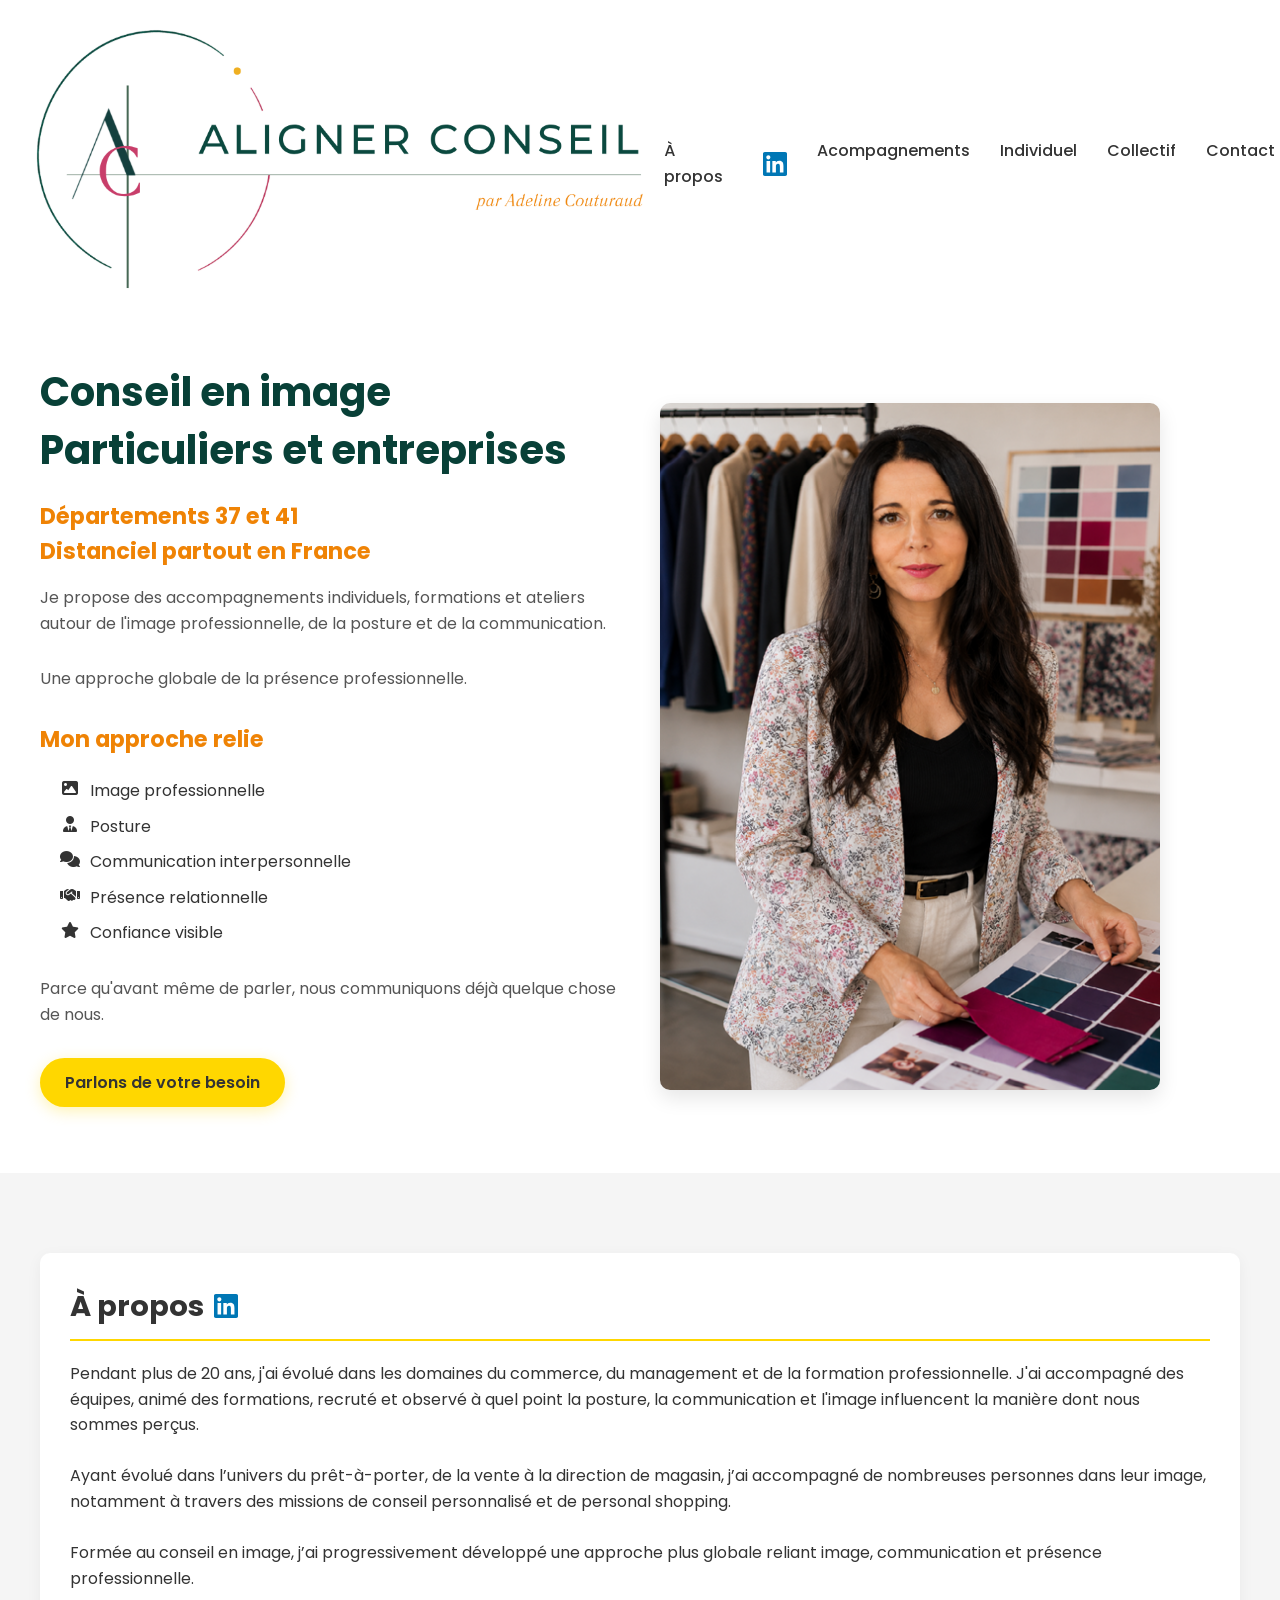
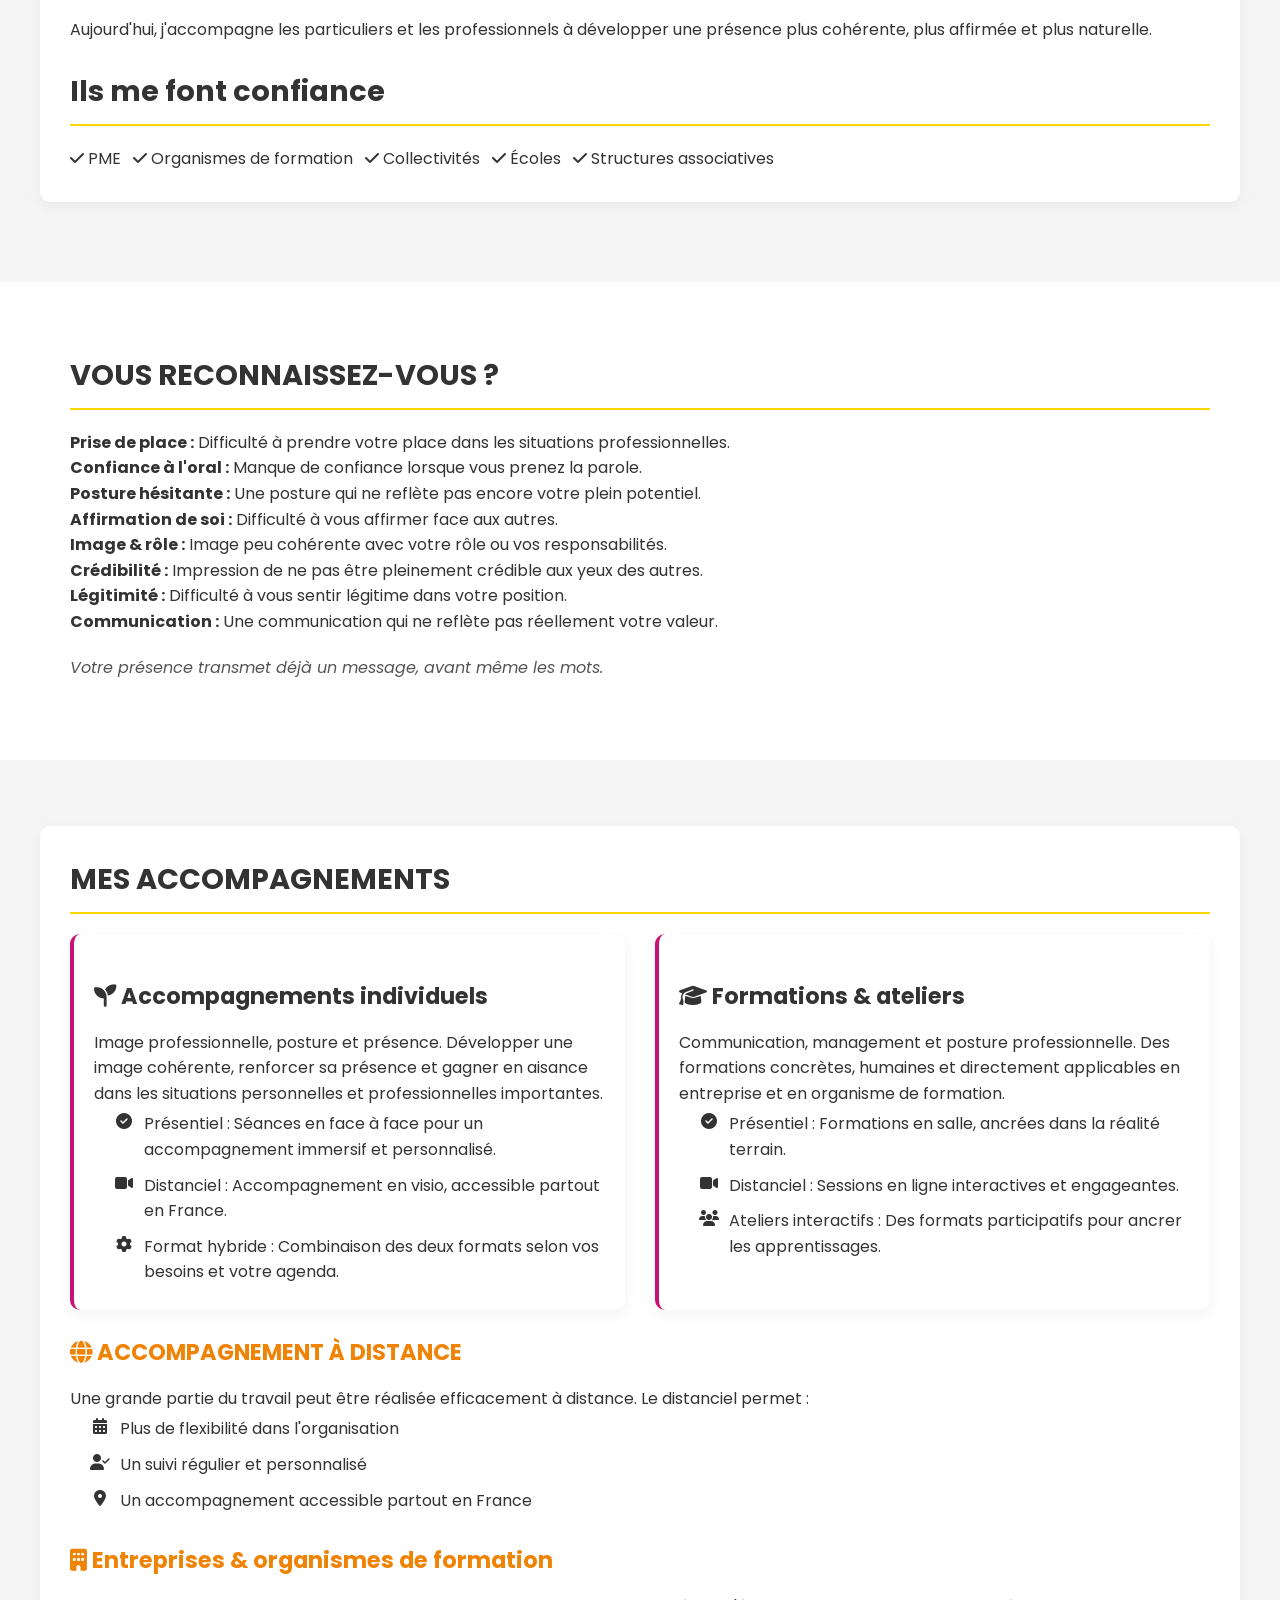
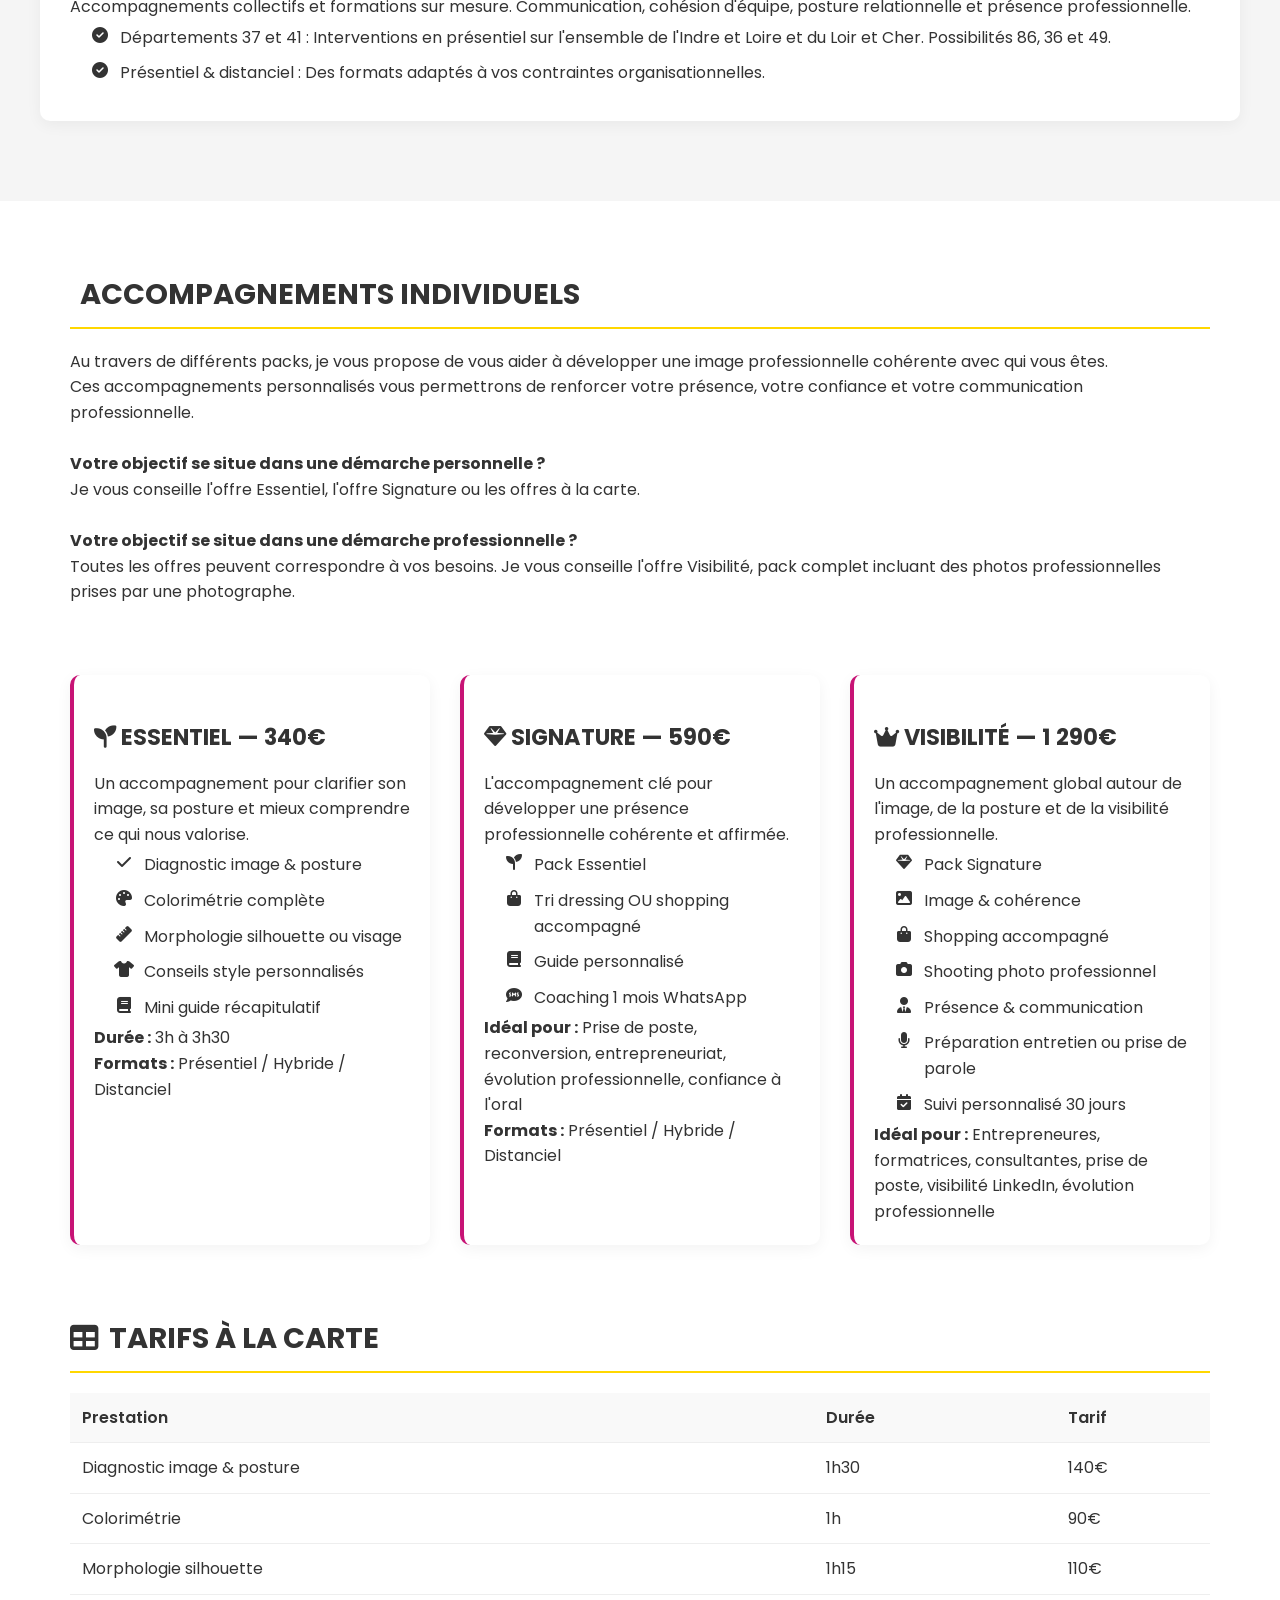
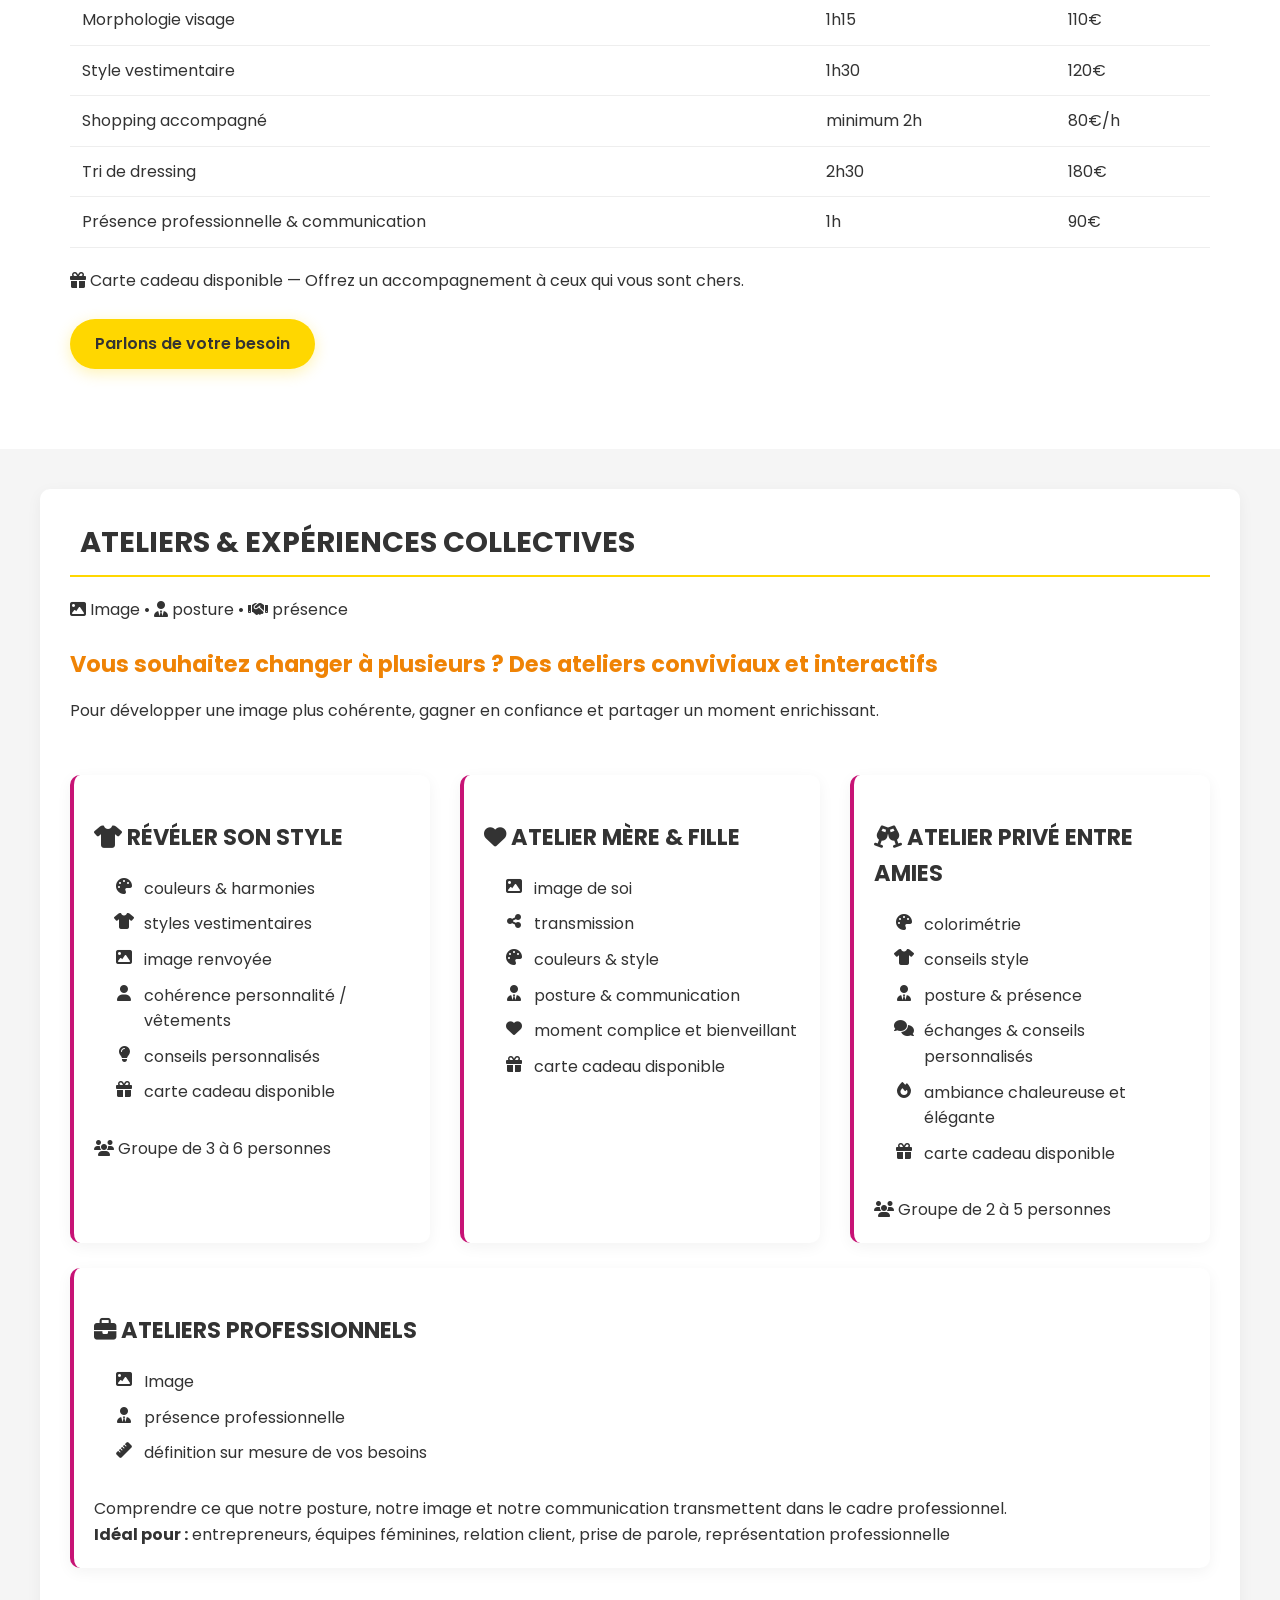
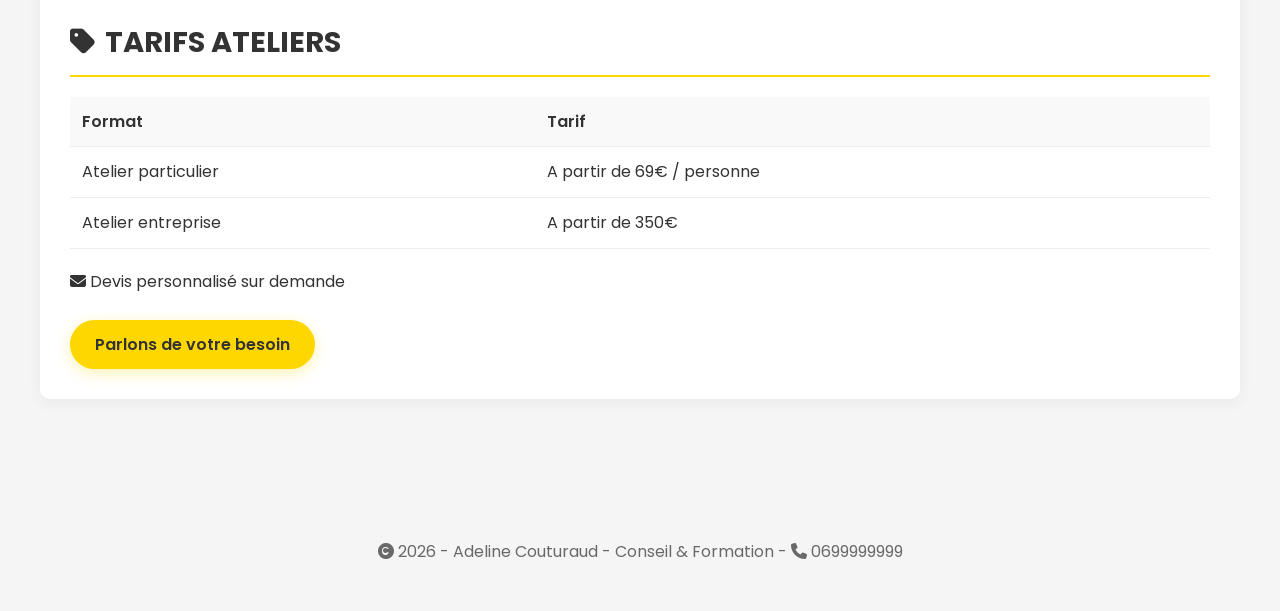
==== index.html @ 98524de9 "nouveau logo et couleurs" ====
<!DOCTYPE html>
<html lang="fr">
<head>
    <meta charset="UTF-8" />
    <meta name="viewport" content="width=device-width, initial-scale=1.0" />
    <title>Conseil - Adeline Couturaud</title>
    <link href="https://fonts.googleapis.com/css2?family=Poppins:wght@400;500;600;700&display=swap" rel="stylesheet">
    <link rel="stylesheet" href="https://cdnjs.cloudflare.com/ajax/libs/font-awesome/6.4.0/css/all.min.css">
    <link rel="stylesheet" href="assets/css/style.css">
</head>
<script>
    document.querySelectorAll('.hero-title span').forEach((span, index) => {
        span.style.setProperty('--span-index', index);
    });
</script>
<body>
<div class="global-container">
    <header>
        <nav>
            <div class="logo">
                <img src="assets/img/logo-long.png" alt="Adeline Couturaud">
            </div>
            <div class="nav-links">
                <a href="index.html#apropos">À propos</a>
                <!-- Ajout du logo LinkedIn -->
                <a href="https://fr.linkedin.com/in/adelinecouturaud" target="_blank" target="_blank" rel="noopener noreferrer" class="linkedin-icon">
                    <svg xmlns="http://www.w3.org/2000/svg" width="24" height="24" viewBox="0 0 24 24" fill="#0077B5">
                        <path d="M20.447 20.452h-3.554v-5.569c0-1.328-.027-3.037-1.852-3.037-1.853 0-2.136 1.445-2.136 2.939v5.667H9.351V9h3.414v1.561h.046c.477-.9 1.637-1.85 3.37-1.85 3.601 0 4.267 2.37 4.267 5.455v6.286zM5.337 7.433c-1.144 0-2.063-.926-2.063-2.065 0-1.138.92-2.063 2.063-2.063 1.14 0 2.064.925 2.064 2.063 0 1.139-.925 2.065-2.064 2.065zm1.782 13.019H3.555V9h3.564v11.452zM22.225 0H1.771C.792 0 0 .774 0 1.729v20.542C0 23.227.792 24 1.771 24h20.451C23.2 24 24 23.227 24 22.271V1.729C24 .774 23.2 0 22.222 0h.003z"/>
                    </svg>
                </a>
                <a href="index.html#acompagnements">Acompagnements</a>
                <a href="index.html#individuel">Individuel</a>
                <a href="index.html#collectif">Collectif</a>
                <a href="mailto:adeline.couturaud37@gmail.com?subject=Demande%20de%20contact%20-%20conseil%20en%20image">Contact</a>
            </div>
        </nav>
    </header>

    <main>
        <section class="hero" id="accueil">
            <div class="hero-inner">
                <div>
                    <h1 class="hero-title">
                        <span>Conseil en image</span>
                        <span>Particuliers et entreprises</span>
                    </h1>
                    <h3>Départements 37 et 41<br/>
                        Distanciel partout en France</h3>
                    <p>
                        Je propose des accompagnements individuels, formations et ateliers autour de l'image professionnelle, de la posture et de la communication.
                    </p>
                    <p>Une approche globale de la présence professionnelle.</p>
                    <h3>Mon approche relie</h3>

                        <ul>
                            <li><i class="fas fa-image"></i> Image professionnelle</li>
                            <li><i class="fas fa-user-tie"></i> Posture</li>
                            <li><i class="fas fa-comments"></i> Communication interpersonnelle</li>
                            <li><i class="fas fa-handshake"></i> Présence relationnelle</li>
                            <li><i class="fas fa-star"></i> Confiance visible</li>
                        </ul>
                    <br/>
                    <p>Parce qu'avant même de parler, nous communiquons déjà quelque chose de nous.</p>
                    <a class="btn" href="mailto:adeline.couturaud37@gmail.com?subject=Demande%20de%20contact%20-%20conseil%20en%20image">Parlons de votre besoin</a><br/><br/>
                </div>
                <div>
                    <img src="assets/img/photo-adeline.png" alt="Adeline Couturaud - formation et conseil">
                </div>
            </div>
        </section>

        <section id="apropos">
            <div class="container">
                <div>
                    <h2>
                        À propos
                        <a href="https://fr.linkedin.com/in/adelinecouturaud" target="_blank" rel="noopener noreferrer" aria-label="Mon profil LinkedIn">
                            <svg xmlns="http://www.w3.org/2000/svg" width="24" height="24" viewBox="0 0 24 24" fill="#0077B5" aria-hidden="true">
                                <path d="M20.447 20.452h-3.554v-5.569c0-1.328-.027-3.037-1.852-3.037-1.853 0-2.136 1.445-2.136 2.939v5.667H9.351V9h3.414v1.561h.046c.477-.9 1.637-1.85 3.37-1.85 3.601 0 4.267 2.37 4.267 5.455v6.286zM5.337 7.433c-1.144 0-2.063-.926-2.063-2.065 0-1.138.92-2.063 2.063-2.063 1.14 0 2.064.925 2.064 2.063 0 1.139-.925 2.065-2.064 2.065zm1.782 13.019H3.555V9h3.564v11.452zM22.225 0H1.771C.792 0 0 .774 0 1.729v20.542C0 23.227.792 24 1.771 24h20.451C23.2 24 24 23.227 24 22.271V1.729C24 .774 23.2 0 22.222 0h.003z"/>
                            </svg>
                        </a>
                    </h2>
                    <p>
                        Pendant plus de 20 ans, j'ai évolué dans les domaines du commerce, du management et de la formation professionnelle. J'ai accompagné des équipes, animé des formations, recruté et observé à quel point la posture, la communication et l'image influencent la manière dont nous sommes perçus.
                    </p><br/>
                    <p>
                        Ayant évolué dans l’univers du prêt-à-porter, de la vente à la direction de magasin, j’ai accompagné de nombreuses personnes dans leur image, notamment à travers des missions de conseil personnalisé et de personal shopping.
                    </p>
                    <p><br/>
                        Formée au conseil en image, j’ai progressivement développé une approche plus globale reliant image, communication et présence professionnelle.
                    </p><br/>
                    <p>
                        Aujourd'hui, j'accompagne les particuliers et les professionnels à développer une présence plus cohérente, plus affirmée et plus naturelle.
                    </p><br/>
                </div>
                <h2>Ils me font confiance</h2>

                <div class="trust">
                    <span><i class="fas fa-check"></i> PME &nbsp;</span>
                    <span><i class="fas fa-check"></i> Organismes de formation  &nbsp;</span>
                    <span><i class="fas fa-check"></i> Collectivités  &nbsp;</span>
                    <span><i class="fas fa-check"></i> Écoles  &nbsp;</span>
                    <span><i class="fas fa-check"></i> Structures associatives </span>
                </div>
            </div>
        </section>

        <section class="soft recognition-section">
            <div class="container">
                <h2>VOUS RECONNAISSEZ-VOUS ?</h2>
                <ul class="recognition-list"> <!-- Ajoutez une classe pour cibler cette liste -->
                    <strong>Prise de place :</strong> Difficulté à prendre votre place dans les situations professionnelles.<br>
                    <strong>Confiance à l'oral :</strong> Manque de confiance lorsque vous prenez la parole.<br>
                    <strong>Posture hésitante :</strong> Une posture qui ne reflète pas encore votre plein potentiel.<br>
                    <strong>Affirmation de soi :</strong> Difficulté à vous affirmer face aux autres.<br>
                    <strong>Image & rôle :</strong> Image peu cohérente avec votre rôle ou vos responsabilités.<br>
                    <strong>Crédibilité :</strong> Impression de ne pas être pleinement crédible aux yeux des autres.<br>
                    <strong>Légitimité :</strong> Difficulté à vous sentir légitime dans votre position.<br>
                    <strong>Communication :</strong> Une communication qui ne reflète pas réellement votre valeur.<br/>
                </ul>
                <p class="subtitle">Votre présence transmet déjà un message, avant même les mots.</p>
            </div>
        </section>
<br/>
        <section id="acompagnements">
            <div class="container">
                <h2>MES ACCOMPAGNEMENTS</h2>
                <div class="grid-2">
                    <div class="card">
                        <h3><i class="fas fa-seedling"></i> Accompagnements individuels</h3>
                        <p>Image professionnelle, posture et présence. Développer une image cohérente, renforcer sa présence et gagner en aisance dans les situations personnelles et professionnelles importantes.</p>
                        <ul>
                            <li><i class="fas fa-check-circle"></i> Présentiel : Séances en face à face pour un accompagnement immersif et personnalisé.</li>
                            <li><i class="fas fa-video"></i> Distanciel : Accompagnement en visio, accessible partout en France.</li>
                            <li><i class="fas fa-cog"></i> Format hybride : Combinaison des deux formats selon vos besoins et votre agenda.</li>
                        </ul>
                    </div>
                    <div class="card">
                        <h3><i class="fas fa-graduation-cap"></i> Formations & ateliers</h3>
                        <p>Communication, management et posture professionnelle. Des formations concrètes, humaines et directement applicables en entreprise et en organisme de formation.</p>
                        <ul>
                            <li><i class="fas fa-check-circle"></i> Présentiel : Formations en salle, ancrées dans la réalité terrain.</li>
                            <li><i class="fas fa-video"></i> Distanciel : Sessions en ligne interactives et engageantes.</li>
                            <li><i class="fas fa-users"></i> Ateliers interactifs : Des formats participatifs pour ancrer les apprentissages.</li>
                        </ul>
                    </div>
                </div>
                <h3><i class="fas fa-globe"></i> ACCOMPAGNEMENT À DISTANCE</h3>
                Une grande partie du travail peut être réalisée efficacement à distance. Le distanciel permet :
                <ul>
                    <li><i class="fas fa-calendar-alt"></i> Plus de flexibilité dans l'organisation</li>
                    <li><i class="fas fa-user-check"></i> Un suivi régulier et personnalisé</li>
                    <li><i class="fas fa-map-marker-alt"></i> Un accompagnement accessible partout en France</li>
                </ul>

                <h3><i class="fas fa-building"></i> Entreprises & organismes de formation</h3>
                <p>Accompagnements collectifs et formations sur mesure. Communication, cohésion d'équipe, posture relationnelle et présence professionnelle.</p>
                <ul>
                    <li><i class="fas fa-check-circle"></i> Départements 37 et 41 : Interventions en présentiel sur l'ensemble de l'Indre et Loire et du Loir et Cher. Possibilités 86, 36 et 49.</li>
                    <li><i class="fas fa-check-circle"></i> Présentiel & distanciel : Des formats adaptés à vos contraintes organisationnelles.</li>
                </ul>
            </div>
        </section>

        <section class="soft" id="individuel">
            <div class="container">
                <h2><i class="fas fa-sparkles"></i> ACCOMPAGNEMENTS INDIVIDUELS</h2>
                <p>Au travers de différents packs, je vous propose de vous aider à développer une image professionnelle cohérente avec qui vous êtes.<br>
                    Ces accompagnements personnalisés vous permettrons de renforcer votre présence, votre confiance et votre communication professionnelle.<br>
                    <br/>
                <p><strong>Votre objectif se situe dans une démarche personnelle ?</strong><br>
                    Je vous conseille l'offre Essentiel, l'offre Signature ou les offres à la carte.</p><br/>
                <p><strong>Votre objectif se situe dans une démarche professionnelle ?</strong><br>
                    Toutes les offres peuvent correspondre à vos besoins. Je vous conseille l'offre Visibilité, pack complet incluant des photos professionnelles prises par une photographe.</p>
            </div>

            <div class="container grid-3">
                <div class="card">
                    <h3><i class="fas fa-seedling"></i> ESSENTIEL — 340€</h3>
                    <p>Un accompagnement pour clarifier son image, sa posture et mieux comprendre ce qui nous valorise.</p>
                    <ul>
                        <li><i class="fas fa-check"></i> Diagnostic image & posture</li>
                        <li><i class="fas fa-palette"></i> Colorimétrie complète</li>
                        <li><i class="fas fa-ruler"></i> Morphologie silhouette ou visage</li>
                        <li><i class="fas fa-tshirt"></i> Conseils style personnalisés</li>
                        <li><i class="fas fa-book"></i> Mini guide récapitulatif</li>
                    </ul>
                    <p><strong>Durée :</strong> 3h à 3h30</p>
                    <p><strong>Formats :</strong> Présentiel / Hybride / Distanciel</p>
                </div>
                <div class="card">
                    <h3><i class="fas fa-gem"></i> SIGNATURE — 590€</h3>
                    <p>L'accompagnement clé pour développer une présence professionnelle cohérente et affirmée.</p>
                    <ul>
                        <li><i class="fas fa-seedling"></i> Pack Essentiel</li>
                        <li><i class="fas fa-shopping-bag"></i> Tri dressing OU shopping accompagné</li>
                        <li><i class="fas fa-book"></i> Guide personnalisé</li>
                        <li><i class="fas fa-sms"></i> Coaching 1 mois WhatsApp</li>
                    </ul>
                    <p><strong>Idéal pour :</strong> Prise de poste, reconversion, entrepreneuriat, évolution professionnelle, confiance à l'oral</p>
                    <p><strong>Formats :</strong> Présentiel / Hybride / Distanciel</p>
                </div>
                <div class="card">
                    <h3><i class="fas fa-crown"></i> VISIBILITÉ — 1 290€</h3>
                    <p>Un accompagnement global autour de l'image, de la posture et de la visibilité professionnelle.</p>
                    <ul>
                        <li><i class="fas fa-gem"></i> Pack Signature</li>
                        <li><i class="fas fa-image"></i> Image & cohérence</li>
                        <li><i class="fas fa-shopping-bag"></i> Shopping accompagné</li>
                        <li><i class="fas fa-camera"></i> Shooting photo professionnel</li>
                        <li><i class="fas fa-user-tie"></i> Présence & communication</li>
                        <li><i class="fas fa-microphone"></i> Préparation entretien ou prise de parole</li>
                        <li><i class="fas fa-calendar-check"></i> Suivi personnalisé 30 jours</li>
                    </ul>
                    <p><strong>Idéal pour :</strong> Entrepreneures, formatrices, consultantes, prise de poste, visibilité LinkedIn, évolution professionnelle</p>
                </div>
            </div>

            <div class="container">
                <h2><i class="fas fa-table"></i> TARIFS À LA CARTE</h2>
                <table>
                    <thead>
                    <tr>
                        <th>Prestation</th>
                        <th>Durée</th>
                        <th>Tarif</th>
                    </tr>
                    </thead>
                    <tbody>
                    <tr>
                        <td>Diagnostic image & posture</td>
                        <td>1h30</td>
                        <td>140€</td>
                    </tr>
                    <tr>
                        <td>Colorimétrie</td>
                        <td>1h</td>
                        <td>90€</td>
                    </tr>
                    <tr>
                        <td>Morphologie silhouette</td>
                        <td>1h15</td>
                        <td>110€</td>
                    </tr>
                    <tr>
                        <td>Morphologie visage</td>
                        <td>1h15</td>
                        <td>110€</td>
                    </tr>
                    <tr>
                        <td>Style vestimentaire</td>
                        <td>1h30</td>
                        <td>120€</td>
                    </tr>
                    <tr>
                        <td>Shopping accompagné</td>
                        <td>minimum 2h</td>
                        <td>80€/h</td>
                    </tr>
                    <tr>
                        <td>Tri de dressing</td>
                        <td>2h30</td>
                        <td>180€</td>
                    </tr>
                    <tr>
                        <td>Présence professionnelle & communication</td>
                        <td>1h</td>
                        <td>90€</td>
                    </tr>
                    </tbody>
                </table>
                <p><i class="fas fa-gift"></i> Carte cadeau disponible — Offrez un accompagnement à ceux qui vous sont chers.</p>
                <br> <a class="btn" href="mailto:adeline.couturaud37@gmail.com?subject=Demande%20de%20contact%20-%20conseil%20en%20image">Parlons de votre besoin</a>
            </div>

        </section>

        <section id="collectif">
            <div class="container">
                <h2><i class="fas fa-sparkles"></i> ATELIERS & EXPÉRIENCES COLLECTIVES</h2>
                <div><i class="fas fa-image"></i> Image • <i class="fas fa-user-tie"></i> posture • <i class="fas fa-handshake"></i> présence<br>
                    <h3> Vous souhaitez changer à plusieurs ? Des ateliers conviviaux et interactifs </h3>
                    <p> Pour développer une image plus cohérente, gagner en confiance et partager un moment enrichissant.</p>
                    <br/><br/>
                </div>
                <div class="grid-3">
                    <div class="card">
                        <h3><i class="fas fa-tshirt"></i> RÉVÉLER SON STYLE</h3>
                        <ul>
                            <li><i class="fas fa-palette"></i> couleurs & harmonies</li>
                            <li><i class="fas fa-tshirt"></i> styles vestimentaires</li>
                            <li><i class="fas fa-image"></i> image renvoyée</li>
                            <li><i class="fas fa-user"></i> cohérence personnalité / vêtements</li>
                            <li><i class="fas fa-lightbulb"></i> conseils personnalisés</li>
                            <li><i class="fas fa-gift"></i> carte cadeau disponible</li>
                        </ul><br/>
                        <p><i class="fas fa-users"></i> Groupe de 3 à 6 personnes</p>
                    </div>
                    <div class="card">
                        <h3><i class="fas fa-heart"></i> ATELIER MÈRE & FILLE</h3>
                        <ul>
                            <li><i class="fas fa-image"></i> image de soi</li>
                            <li><i class="fas fa-share-alt"></i> transmission</li>
                            <li><i class="fas fa-palette"></i> couleurs & style</li>
                            <li><i class="fas fa-user-tie"></i> posture & communication</li>
                            <li><i class="fas fa-heart"></i> moment complice et bienveillant</li>
                            <li><i class="fas fa-gift"></i> carte cadeau disponible</li>
                        </ul>
                    </div>
                    <div class="card">
                        <h3><i class="fas fa-glass-cheers"></i> ATELIER PRIVÉ ENTRE AMIES</h3>
                        <ul>
                            <li><i class="fas fa-palette"></i> colorimétrie</li>
                            <li><i class="fas fa-tshirt"></i> conseils style</li>
                            <li><i class="fas fa-user-tie"></i> posture & présence</li>
                            <li><i class="fas fa-comments"></i> échanges & conseils personnalisés</li>
                            <li><i class="fas fa-fire"></i> ambiance chaleureuse et élégante</li>
                            <li><i class="fas fa-gift"></i> carte cadeau disponible</li><br/>
                        </ul>
                        <p><i class="fas fa-users"></i> Groupe de 2 à 5 personnes</p>
                    </div>
                </div>
                <br/>
                <div class="card">
                    <h3><i class="fas fa-briefcase"></i> ATELIERS PROFESSIONNELS</h3>
                    <ul>
                        <li><i class="fas fa-image"></i> Image<br/></li>
                        <li><i class="fas fa-user-tie"></i> présence professionnelle</li>
                        <li><i class="fas fa-ruler"></i> définition sur mesure de vos besoins</li>
                    </ul>
                    <br/>   Comprendre ce que notre posture, notre image et notre communication transmettent dans le cadre professionnel.</p>
                    <p><strong>Idéal pour :</strong> entrepreneurs, équipes féminines, relation client, prise de parole, représentation professionnelle</p>
                </div>
                <br/><br/>
                <h2><i class="fas fa-tag"></i> TARIFS ATELIERS</h2>
                <table>
                    <thead>
                    <tr>
                        <th>Format</th>
                        <th>Tarif</th>
                    </tr>
                    </thead>
                    <tbody>
                    <tr>
                        <td>Atelier particulier</td>
                        <td>A partir de 69€ / personne</td>
                    </tr>
                    <tr>
                        <td>Atelier entreprise</td>
                        <td>A partir de 350€</td>
                    </tr>
                    </tbody>
                </table>
                <p><i class="fas fa-envelope"></i> Devis personnalisé sur demande</p>
                <br> <a class="btn" href="mailto:adeline.couturaud37@gmail.com?subject=Demande%20de%20contact%20-%20conseil%20en%20image">Parlons de votre besoin</a>
            </div>
        </section>


    </main>

    <footer>
        <p><i class="fas fa-copyright"></i> 2026 - Adeline Couturaud - Conseil & Formation - <i class="fas fa-phone"></i> 0699999999<br>
            <br/>
    </footer>
</div>
</body>
</html>
---- assets/css/style.css ----
/* Reset et base */
* {
    margin: 0;
    padding: 0;
    box-sizing: border-box;
    font-family: 'Poppins', sans-serif;
}

body {
    background-color: #F5F5F5;
    color: #333333;
    line-height: 1.6;
}

/* Conteneur principal */
.container {
    max-width: 1200px;
    margin: 0 auto;
    padding: 20px;
}

/* Header */
header {
    background-color: #fff;
    padding: 20px 0;
    box-shadow: 0 2px 10px rgba(0, 0, 0, 0.1);
    position: static; /* Header non fixe */
    width: 100%;
}

/* Navigation */
nav {
    display: flex;
    justify-content: space-between;
    align-items: center;
    max-width: 1800px;
    margin: 0 auto;
    padding: 0 20px;
}

/* Liens de navigation (visible sur desktop) */
.nav-links {
    display: flex;
    gap: 30px;
}

/* Masquer les liens de navigation sur mobile */
@media (max-width: 768px) {
    .nav-links {
        display: none; /* Cache complètement les liens sur mobile */
    }

    /* Optionnel : Centrer le logo sur mobile */
    nav {
        justify-content: center;
    }

        html {
            font-size: 14px; /* Réduit la taille de base de la police */
        }

        h1 {
            font-size: 1.8rem; /* 1.8 * 14px = ~25px */
        }

        h2 {
            font-size: 1.4rem; /* 1.4 * 14px = ~20px */
        }

        p, a, li {
            font-size: 0.9rem; /* 0.9 * 14px = ~13px */
        }
}

.logo img {
    height: 280px;
}


.nav-links a {
    color: #333333;
    text-decoration: none;
    font-weight: 500;
    padding: 8px 0;
    position: relative;
    transition: color 0.3s;
}

.nav-links a.active {
    color: #FFD700;
    font-weight: 600;
}

.nav-links a::after {
    content: '';
    position: absolute;
    bottom: 0;
    left: 0;
    width: 0;
    height: 2px;
    background-color: #FFD700;
    transition: width 0.3s;
}

.nav-links a:hover::after {
    width: 100%;
}

/* Section Hero */
/* Section Hero */
.hero {
    padding: 40px 20px;
    background-color: #fff;
    margin-bottom: 40px;
}

.hero-inner {
    display: flex;
    align-items: center;
    gap: 40px;
    max-width: 1200px;
    margin: 0 auto;
}

.hero-inner img {
    width: 100%;
    max-width: 500px;
    border-radius: 10px;
    box-shadow: 0 8px 20px rgba(0, 0, 0, 0.1);
}

/* Responsive pour la section hero */
@media (max-width: 768px) {
    .hero-inner {
        flex-direction: column;
        gap: 20px;
        text-align: left; /* Alignement à gauche par défaut */
    }

    .hero-inner > div {
        width: 100%;
    }

    .hero-inner img {
        max-width: 100%;
        height: auto;
        margin: 0 auto; /* Centre l'image horizontalement */
    }

    /* Force l'alignement à gauche pour le texte */
    .hero-title {
        text-align: left;
    }

    .hero h2, .hero p {
        text-align: left;
    }

    .hero .btn {
        margin-left: 0; /* Supprime les marges inutiles */
    }
}

.hero-inner > div {
    flex: 1;
}


.hero-title {
    font-size: 2.5rem;
    color: #084037;
    margin-bottom: 20px;
    line-height: 1.2;
}

.hero-title span {
    display: block;
}

section h2 {
    font-size: 1.8rem;
    color: #333333;
    margin-bottom: 20px;
    padding-bottom: 10px;
    border-bottom: 2px solid #FFD700;
     display: flex; /* Utilise flexbox pour aligner le texte et le logo */
     align-items: center; /* Centre verticalement le texte et le logo */
     gap: 10px; /* Espace entre le texte et le logo */
     flex-wrap: wrap; /* Permet au logo de passer à la ligne si nécessaire */
 }

/* Style pour le lien LinkedIn dans le titre */
h2 a {
    display: inline-flex; /* Permet de centrer le SVG verticalement */
    align-items: center;
    justify-content: center;
    text-decoration: none; /* Supprime le soulignement du lien */
}

/* Style pour le SVG LinkedIn */
h2 svg {
    width: 24px; /* Largeur fixe pour le logo */
    height: 24px; /* Hauteur fixe pour le logo */
    vertical-align: middle; /* Alignement vertical (alternative à flexbox) */
}





.hero p {
    margin-bottom: 30px;
    color: #555;
}

/* Boutons */
.btn {
    display: inline-block;
    background-color: #FFD700;
    color: #333333;
    padding: 12px 25px;
    border: none;
    border-radius: 50px;
    text-decoration: none;
    font-weight: 600;
    transition: all 0.3s;
    cursor: pointer;
    box-shadow: 0 4px 15px rgba(255, 215, 0, 0.3);
}

.btn:hover {
    background-color: #FFBE4E;
    transform: translateY(-2px);
    box-shadow: 0 6px 20px rgba(255, 215, 0, 0.4);
}

/* Sections générales */
section {
    padding: 40px 0;
}

section .container {
    background-color: #fff;
    padding: 30px;
    border-radius: 10px;
    box-shadow: 0 4px 15px rgba(0, 0, 0, 0.05);
    margin-bottom: 40px;
}

/* Fond gris foncé pour les sections sans carte blanche */
.container-gray {
    background-color: #f0f0f0; /* Gris très léger */
    padding: 30px;
    border-radius: 10px;
    margin-bottom: 40px;
}



section h3 {
    font-size: 1.4rem;
    color: #EF8305;
    margin: 25px 0 15px 0;
    text-align: left !important;
}

section h4 {
    font-size: 1rem;
    color: grey;
    margin: 37px 0 -8px 0
}

/* Sections "soft" (fond gris clair #f9f9f9) */
.soft {
    background-color: #ffffff;
}

.soft .container {
    background-color: transparent;
    box-shadow: none;
    padding: 30px 30px 0;
}

.with-background {
    background-image: url('assets/img/colorimetrie-sourire.jpg');
    opacity: 0.3;
    z-index: -1;
}

/* Alignement à gauche pour les titres et listes */
h3 {
    text-align: left !important;
    width: 100%;
}

/* Style pour les listes */
ul {
    text-align: left !important;
    padding-left: 20px !important;
    margin-left: 0 !important;
}

/* Style pour les éléments de liste */
ul li {
    display: flex !important;
    align-items: flex-start !important;
    text-align: left !important;
    padding: 5px 0 !important;
}

/* Style pour les icônes dans les listes */
ul li i {
    margin-right: 10px !important;
    margin-top: 2px !important;
    min-width: 20px;
    text-align: center;
}

ul li strong {
    color: #333333;
}

/* Grilles */
.grid-2 {
    display: grid;
    grid-template-columns: repeat(2, 1fr);
    gap: 30px;
}

.grid-3 {
    display: grid;
    grid-template-columns: repeat(3, 1fr);
    gap: 30px;
}

/* Cartes */
.card {
    background-color: #fff;
    padding: 20px;
    border-radius: 10px;
    box-shadow: 0 4px 15px rgba(0, 0, 0, 0.05);
    border-left: 4px solid #c71375;
    transition: transform 0.3s, box-shadow 0.3s;
}

.card:hover {
    transform: translateY(-5px);
    box-shadow: 0 8px 20px rgba(0, 0, 0, 0.1);
}

.card h3 {
    color: #333333;
    margin-bottom: 15px;
}

/* Tables */
table {
    width: 100%;
    border-collapse: collapse;
    margin: 20px 0;
}

table th, table td {
    padding: 12px;
    text-align: left;
    border-bottom: 1px solid #eee;
}

table th {
    background-color: #f9f9f9;
    color: #333333;
    font-weight: 600;
}

table tr:hover {
    background-color: rgba(255, 215, 0, 0.05);
}

/* Pied de page */
footer {
    background-color: #F5F5F5;
    color: dimgrey;
    text-align: center;
    padding: 20px;
    margin-top: 40px;
}

footer a {
    color: #FFD700;
    text-decoration: none;
}

footer a:hover {
    text-decoration: underline;
}


/* Style pour la section "VOUS RECONNAISSEZ-VOUS ?" */
.recognition-section {
    text-align: left !important;
}

.recognition-list {
    text-align: left !important; /* Force l'alignement à gauche */
    padding-left: 0 !important; /* Supprime le padding par défaut des listes */
    margin: 20px 0 !important; /* Espacement vertical */
    list-style: none !important; /* Supprime les puces par défaut */
}

.recognition-list li {
    display: flex !important; /* Utilise flexbox pour aligner le texte */
    align-items: flex-start !important; /* Aligne le texte en haut */
    margin-bottom: 10px !important; /* Espace entre les éléments de liste */
    text-align: left !important; /* Force l'alignement à gauche */
    padding: 0 !important; /* Supprime le padding par défaut */
}

.recognition-list li strong {
    margin-right: 5px !important; /* Espace après le texte en gras */
    display: inline !important; /* Assure que le strong reste dans le flux du texte */
}

/* Style pour le sous-titre */
.subtitle {
    text-align: left !important; /* Alignement à gauche */
    margin-top: 20px !important; /* Espace au-dessus du sous-titre */
    font-style: italic; /* Optionnel : style italique pour le sous-titre */
    color: #555 !important; /* Couleur plus claire pour le sous-titre */
}

/* Style pour l'icône LinkedIn dans le menu */
.linkedin-icon {
    display: inline-flex;
    align-items: center;
    justify-content: center;
    font-size: 1.3rem; /* Taille de l'icône */
    color: #0077B5; /* Couleur officielle LinkedIn */
    transition: color 0.3s ease; /* Animation au survol */
    margin-left: 10px; /* Espace entre "À propos" et l'icône */
}

/* Effet de survol */
.linkedin-icon:hover {
    color: #005582; /* Couleur plus foncée au survol */
}

/* Responsive */
@media (max-width: 768px) {
    .recognition-list,
    .recognition-list li,
    .subtitle {
        text-align: left !important;
        width: 100% !important;
    }

    .linkedin-icon {
        display: none; /* Cache l'icône sur mobile */
    }

    .hero-inner {
        flex-direction: column;
        text-align: center;
    }

    .hero-inner img {
        margin-top: 30px;
    }

    .grid-2, .grid-3 {
        grid-template-columns: 1fr;
    }

    nav {
        flex-direction: column;
        gap: 15px;
    }

    .nav-links {
        flex-direction: column;
        gap: 10px;
        text-align: center;
    }
    h2 {
        gap: 8px; /* Réduit légèrement l'espace sur mobile */
    }
}

/* Animation pour le titre hero (glissement depuis la gauche) */
.hero-title {
    overflow: hidden;
    display: flex;
    flex-direction: column;
    gap: 10px;
}

.hero-title span {
    opacity: 0;
    transform: translateX(-200px);
    animation: slideInFromLeft 0.8s ease-out forwards;
    animation-delay: calc(0.2s * var(--span-index, 0));
}

@keyframes slideInFromLeft {
    to {
        opacity: 1;
        transform: translateX(0);
    }
}

/* Délai pour le premier span */
.hero-title span:nth-child(1) {
    animation-delay: 0.2s;
}

/* Délai pour le deuxième span */
.hero-title span:nth-child(2) {
    animation-delay: 0.6s;
}
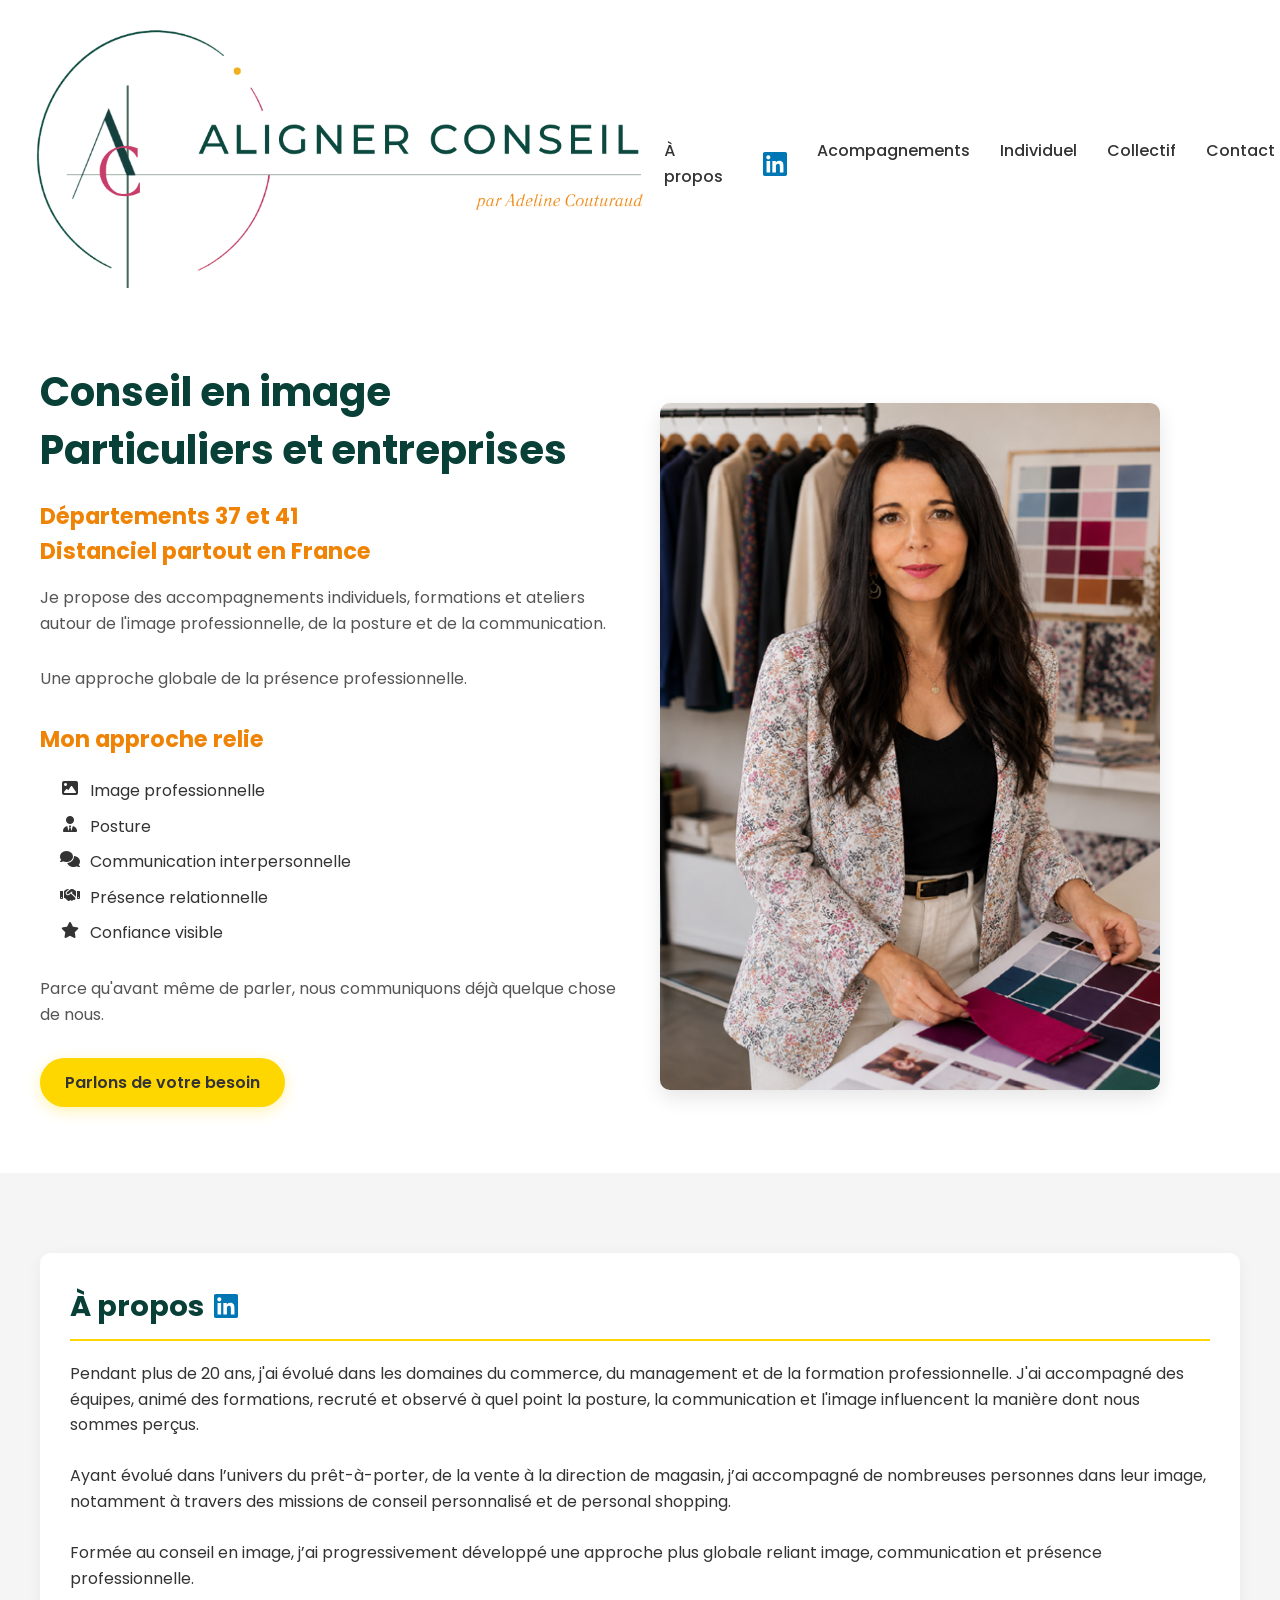
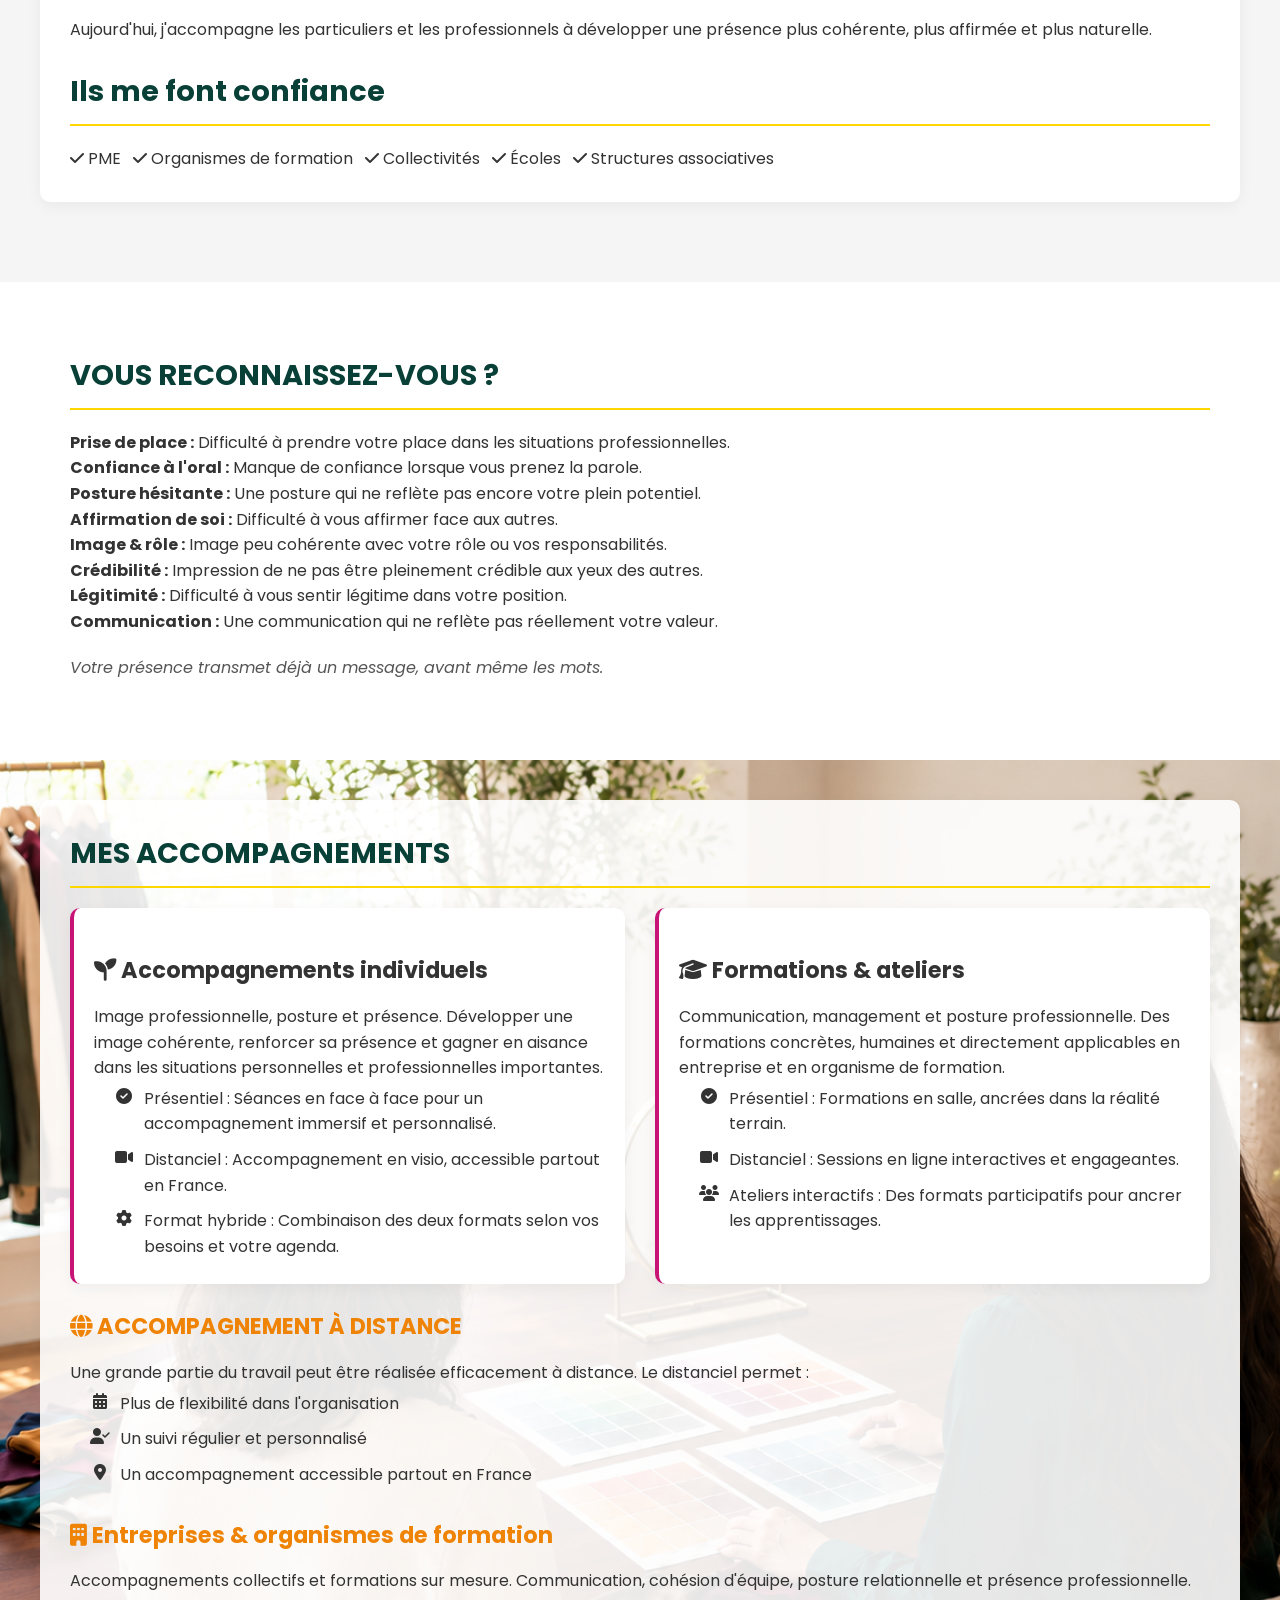
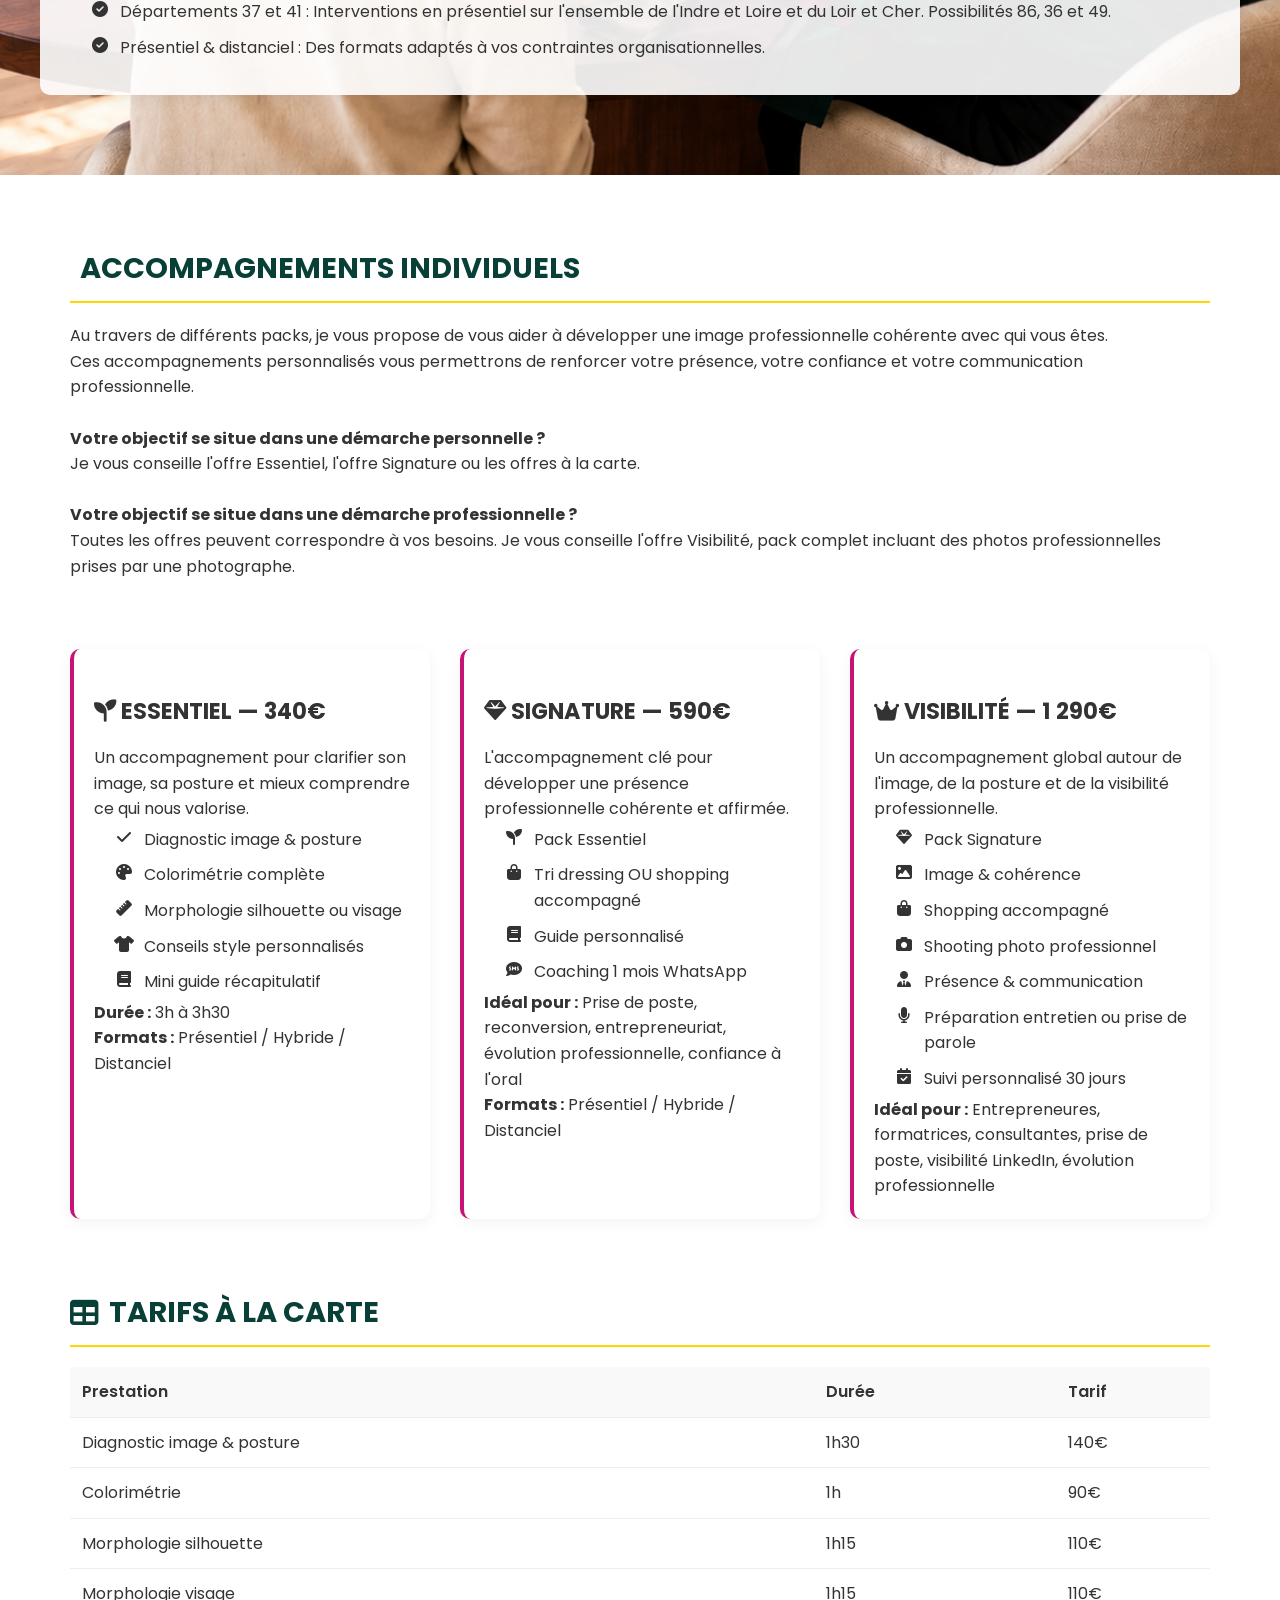
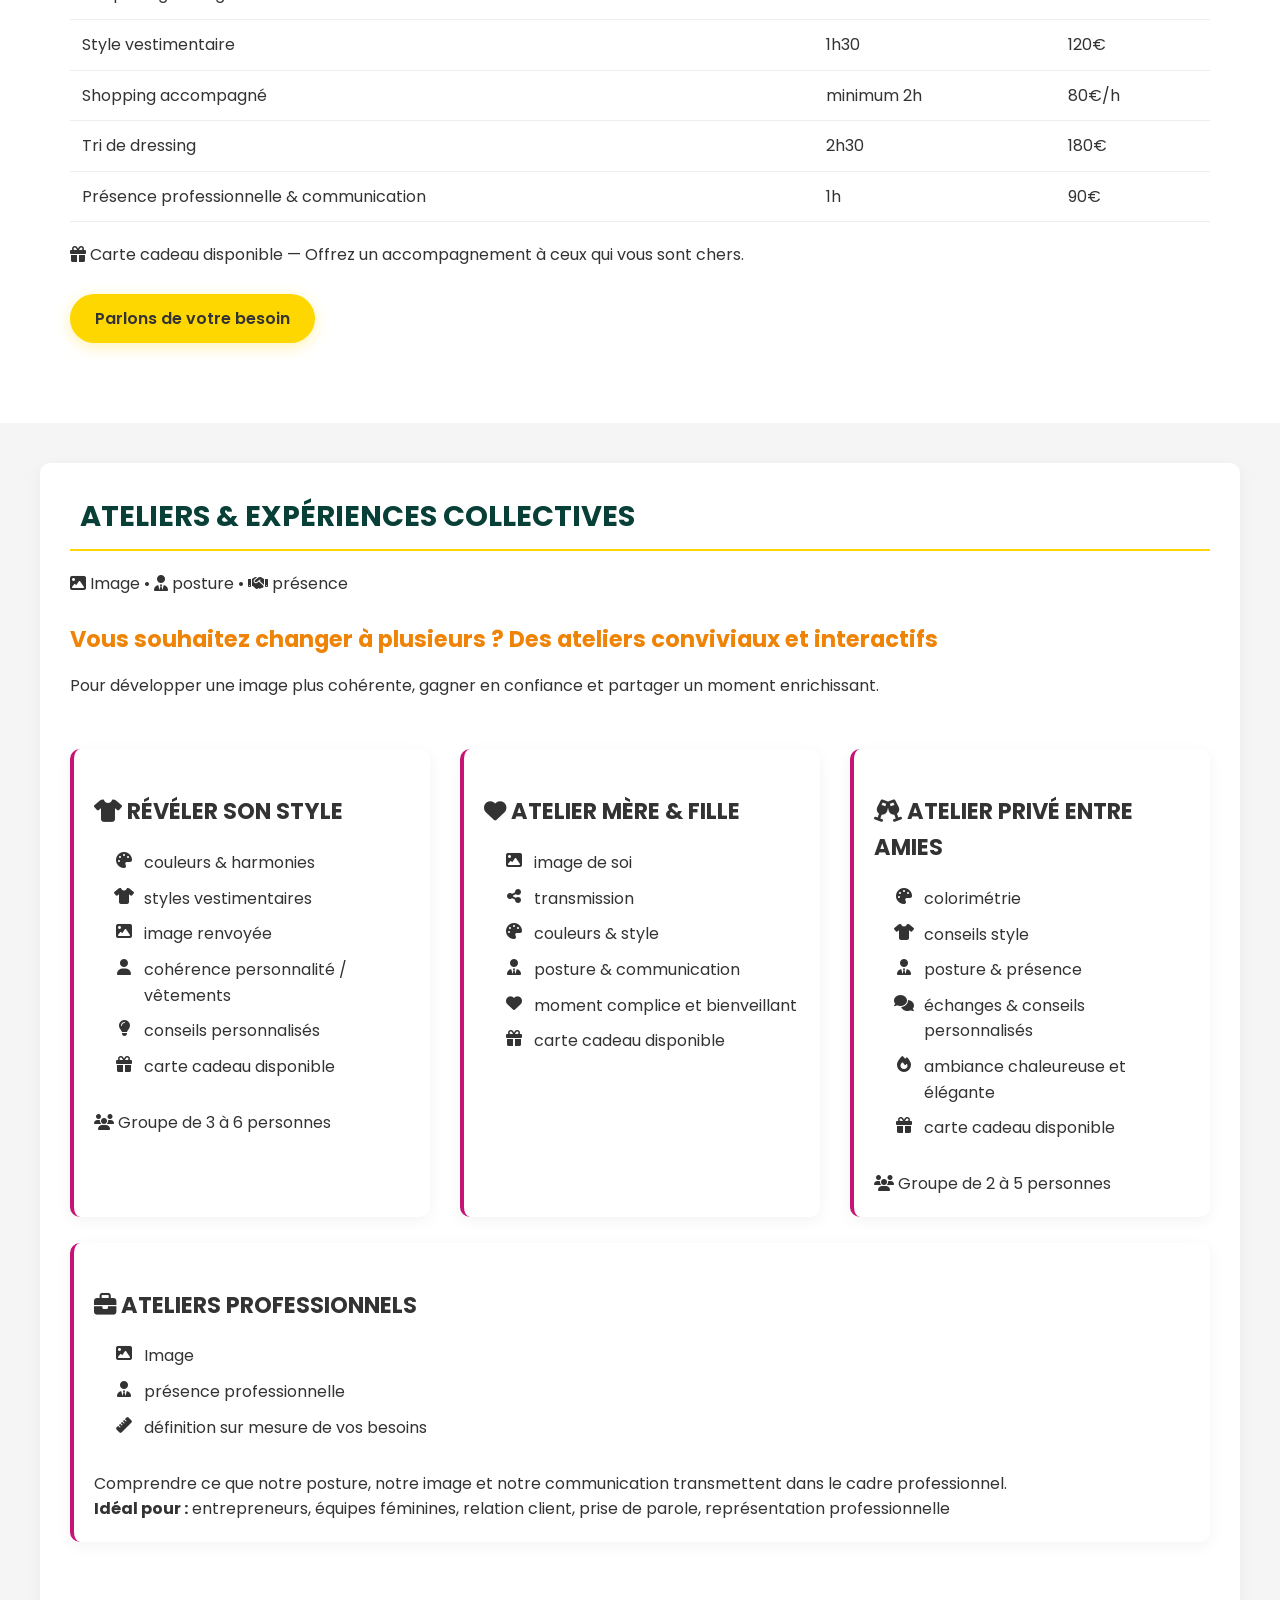
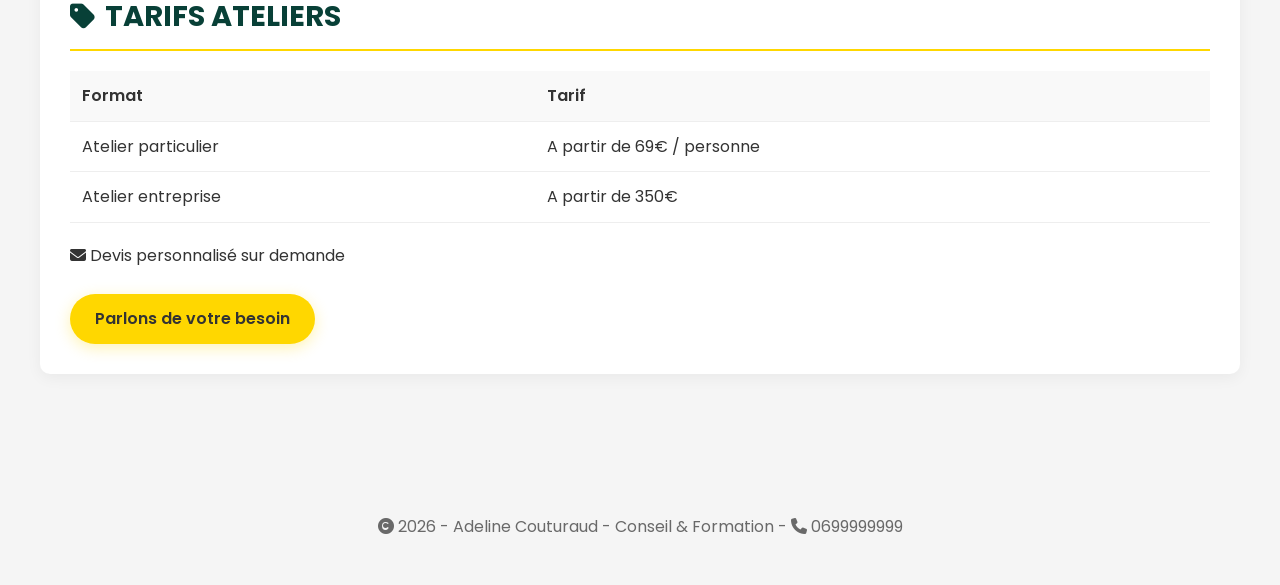
==== commit 51313ec1: "favicon et image de fond colorimétrie" ====
--- a/index.html
+++ b/index.html
@@ -1,5 +1,10 @@
 <!DOCTYPE html>
 <html lang="fr">
+<link rel="icon" type="image/png" sizes="32x32" href="assets/favicon/favicon-32x32.png">
+<link rel="icon" type="image/png" sizes="16x16" href="assets/favicon/favicon-16x16.png">
+<link rel="apple-touch-icon" sizes="180x180" href="assets/favicon/apple-touch-icon.png">
+<link rel="icon" type="image/png" sizes="192x192" href="assets/favicon/android-chrome-192x192.png">
+<link rel="icon" type="image/png" sizes="512x512" href="assets/favicon/android-chrome-512x512.png">
 <head>
     <meta charset="UTF-8" />
     <meta name="viewport" content="width=device-width, initial-scale=1.0" />
@@ -121,7 +126,7 @@
                 <p class="subtitle">Votre présence transmet déjà un message, avant même les mots.</p>
             </div>
         </section>
-<br/>
+
         <section id="acompagnements">
             <div class="container">
                 <h2>MES ACCOMPAGNEMENTS</h2>
--- a/assets/css/style.css
+++ b/assets/css/style.css
@@ -179,7 +179,7 @@
 
 section h2 {
     font-size: 1.8rem;
-    color: #333333;
+    color: #084037;
     margin-bottom: 20px;
     padding-bottom: 10px;
     border-bottom: 2px solid #FFD700;
@@ -239,6 +239,17 @@
     padding: 40px 0;
 }
 
+section#acompagnements{
+    background-image: url('../img/colorimetrie-sourire.jpg');
+    background-position: center;
+    background-size: cover;
+    background-repeat: no-repeat;
+}
+
+section#acompagnements .container {
+    background-color: rgba(255, 255, 255, 0.9);
+}
+
 section .container {
     background-color: #fff;
     padding: 30px;
@@ -446,6 +457,9 @@
 
 /* Responsive */
 @media (max-width: 768px) {
+    .logo img {
+        height: 150px;
+    }
     .recognition-list,
     .recognition-list li,
     .subtitle {
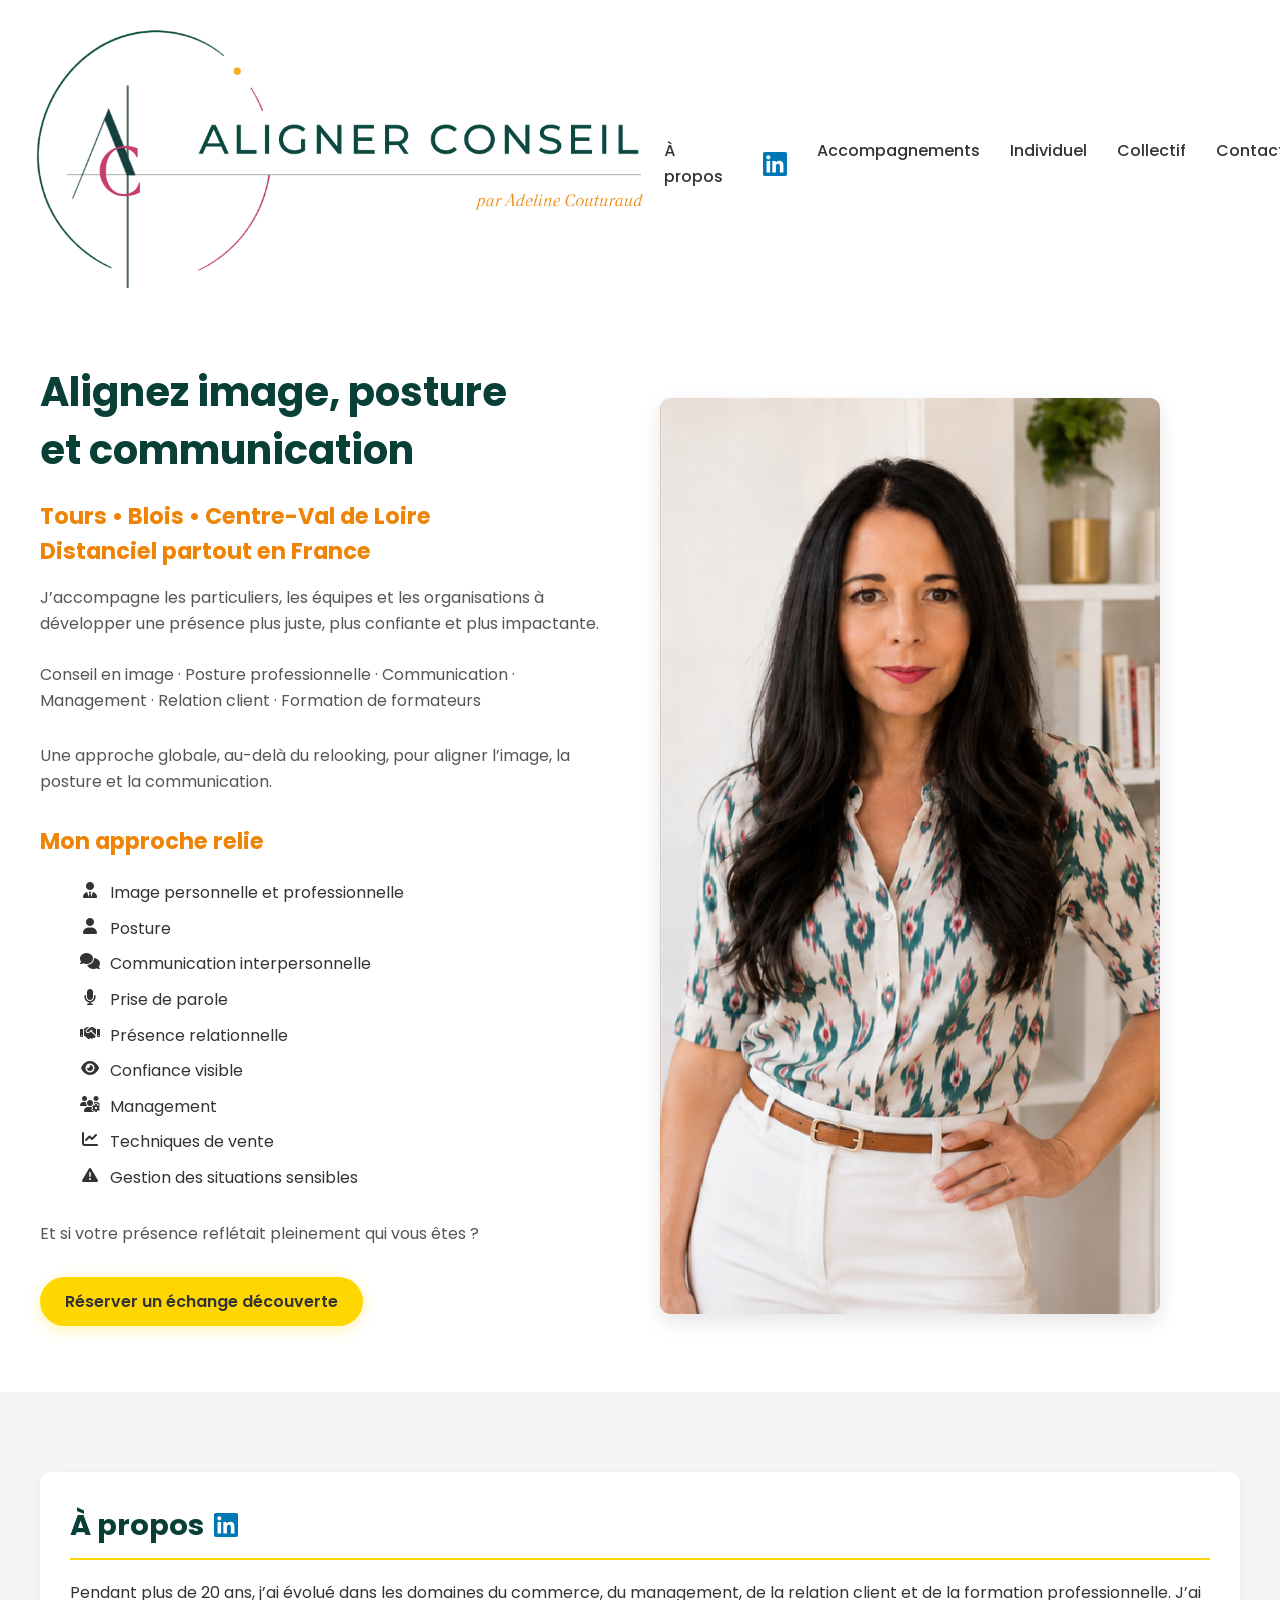
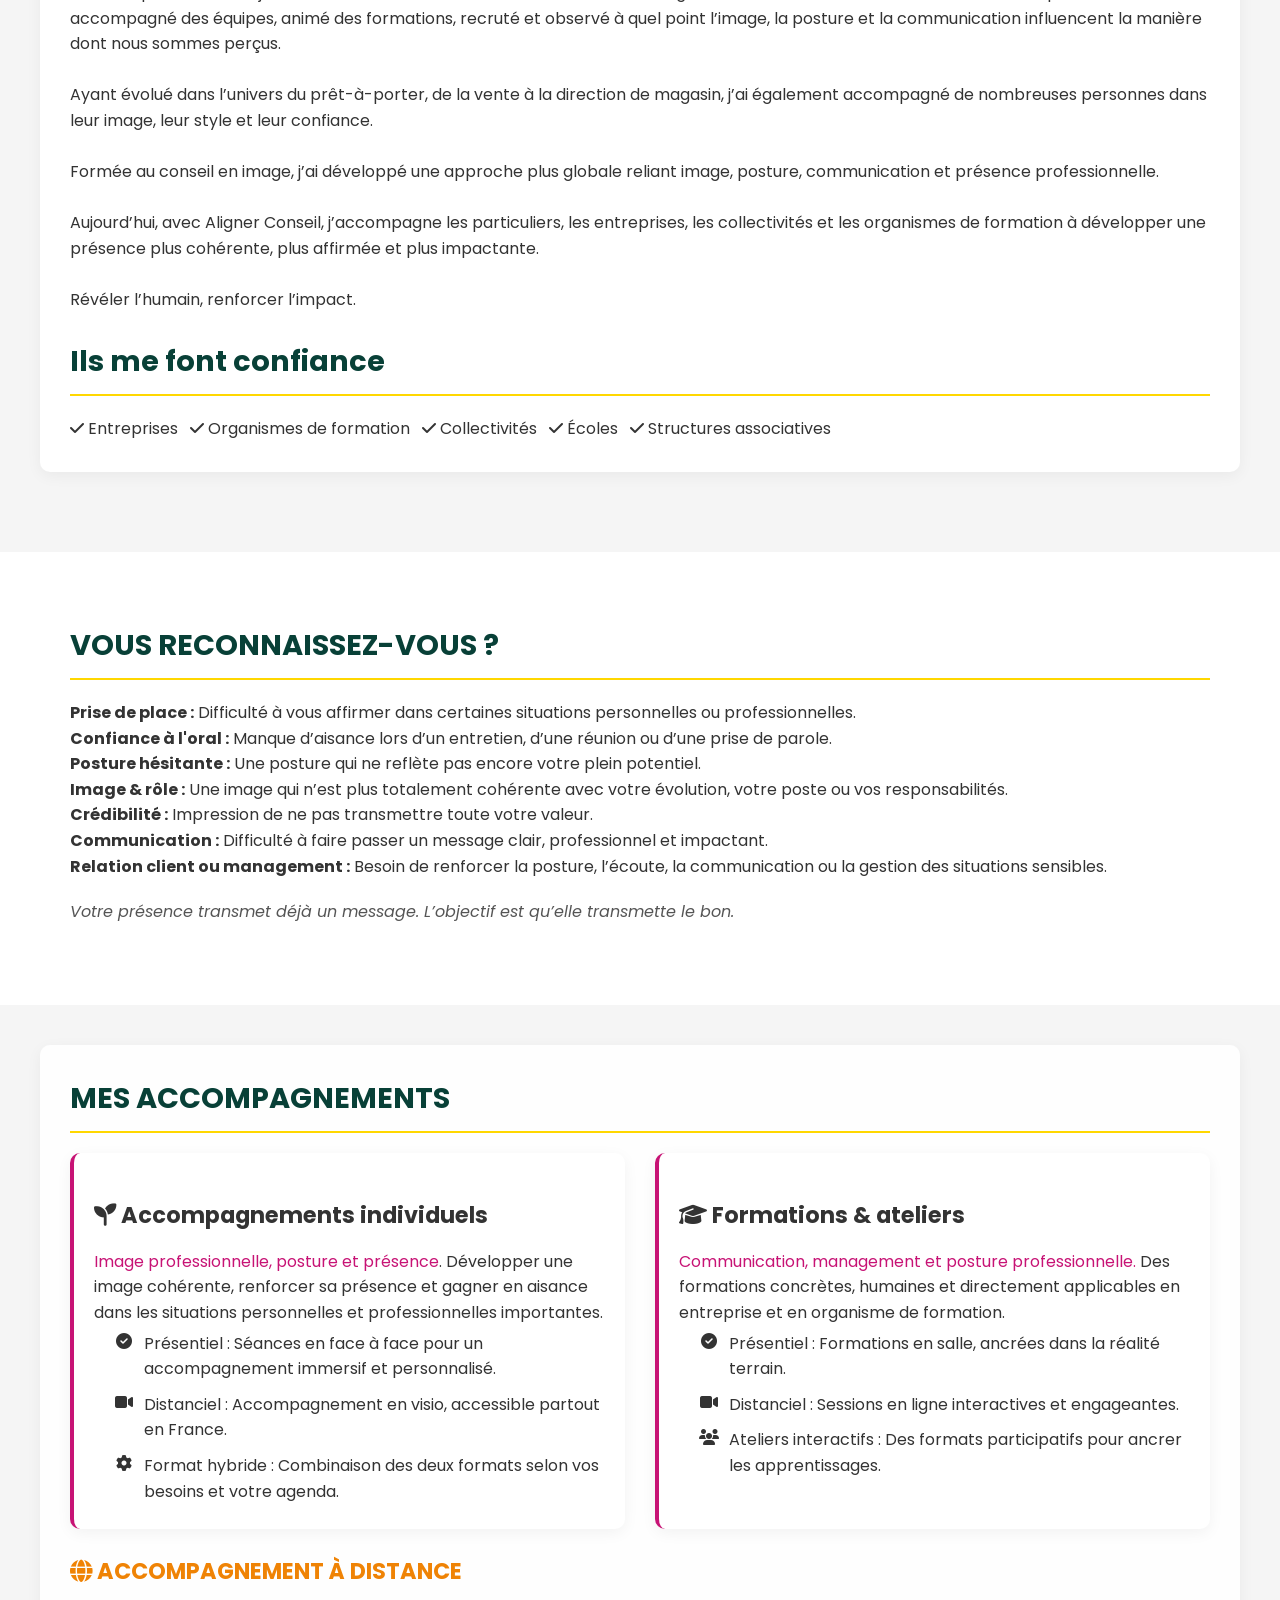
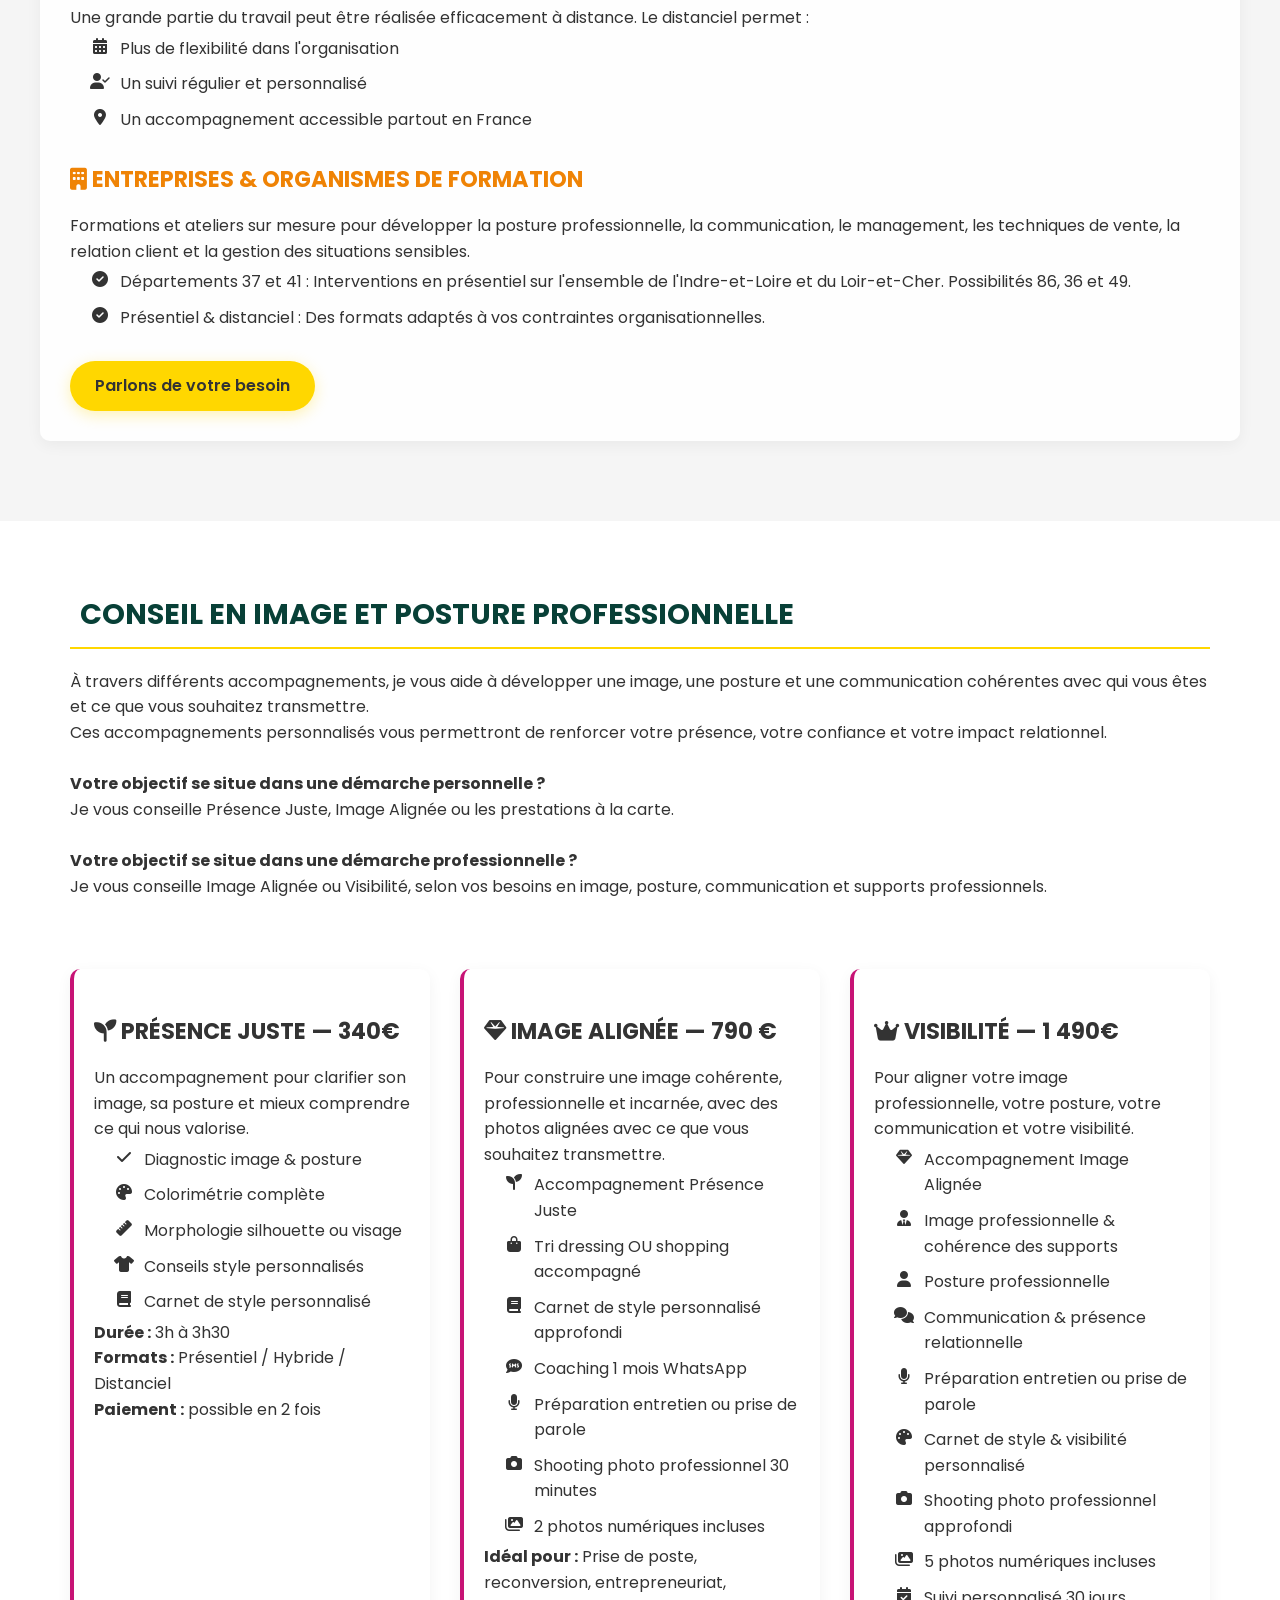
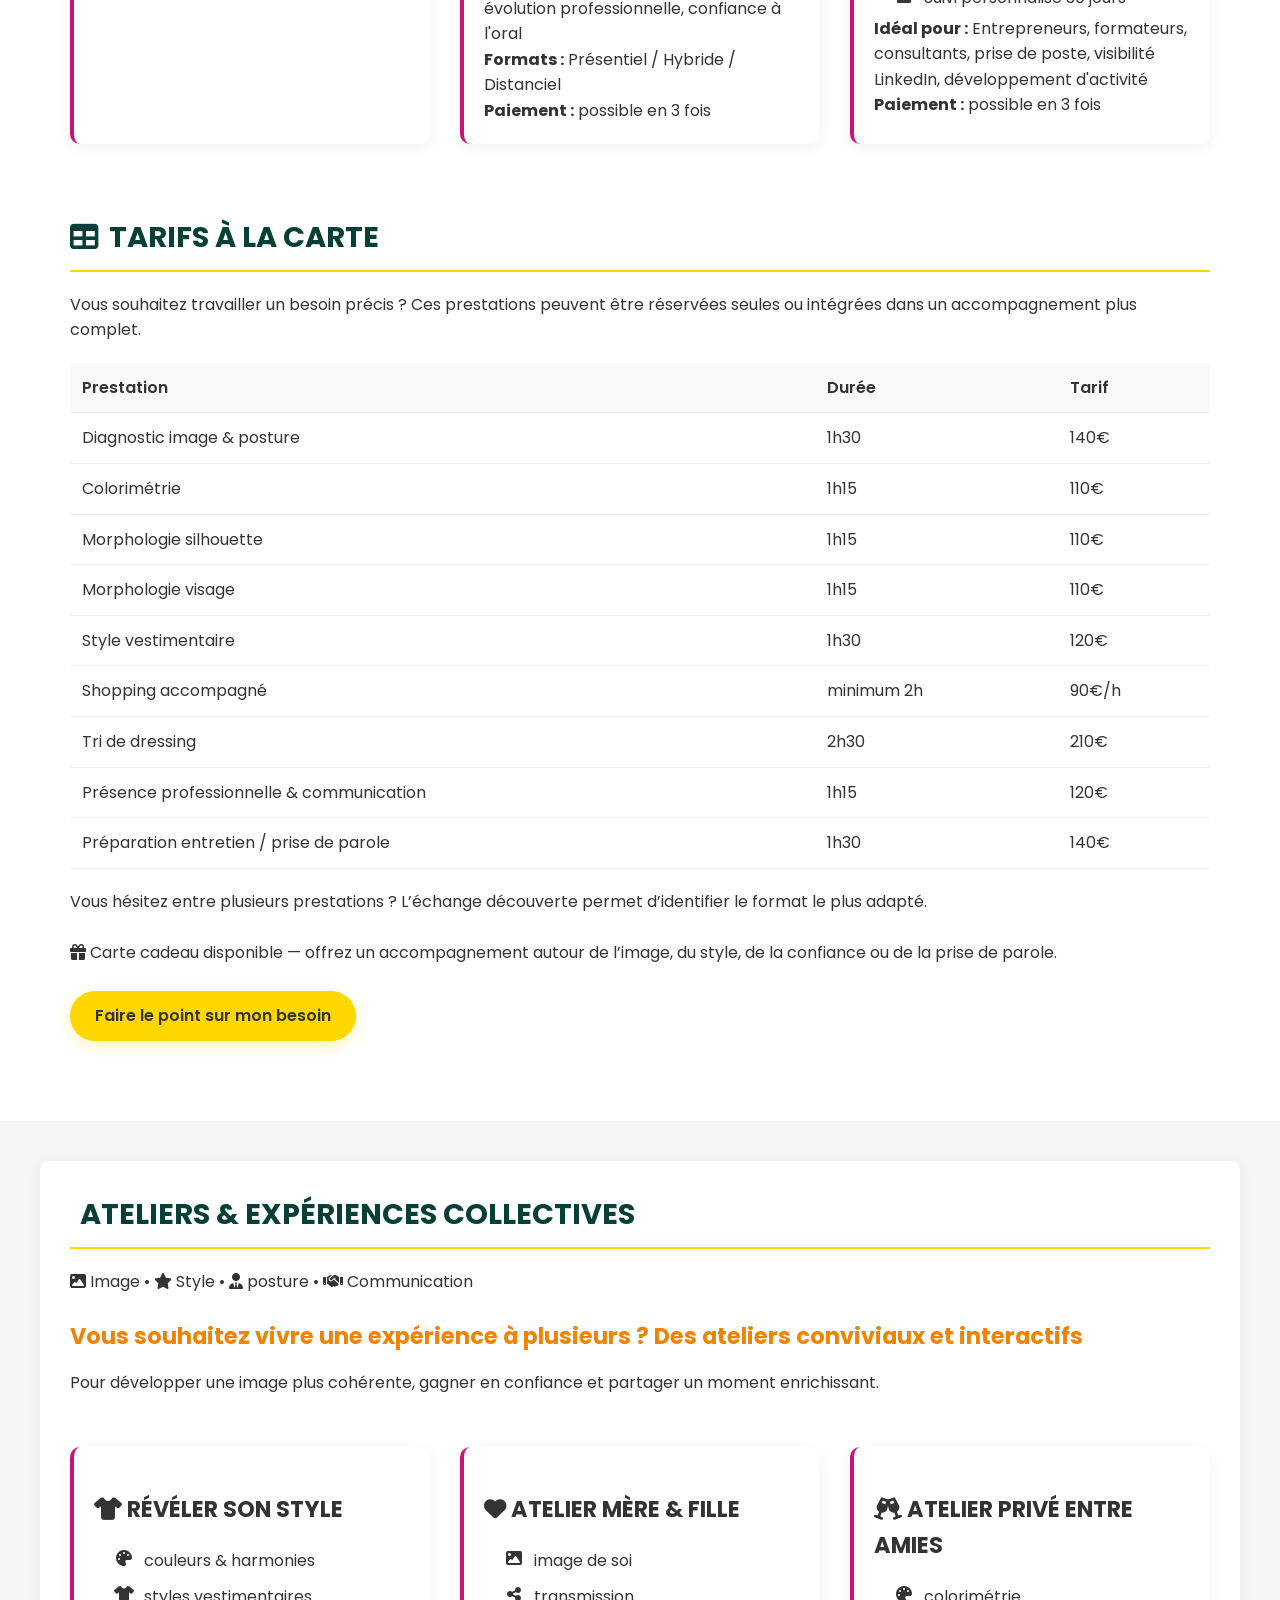
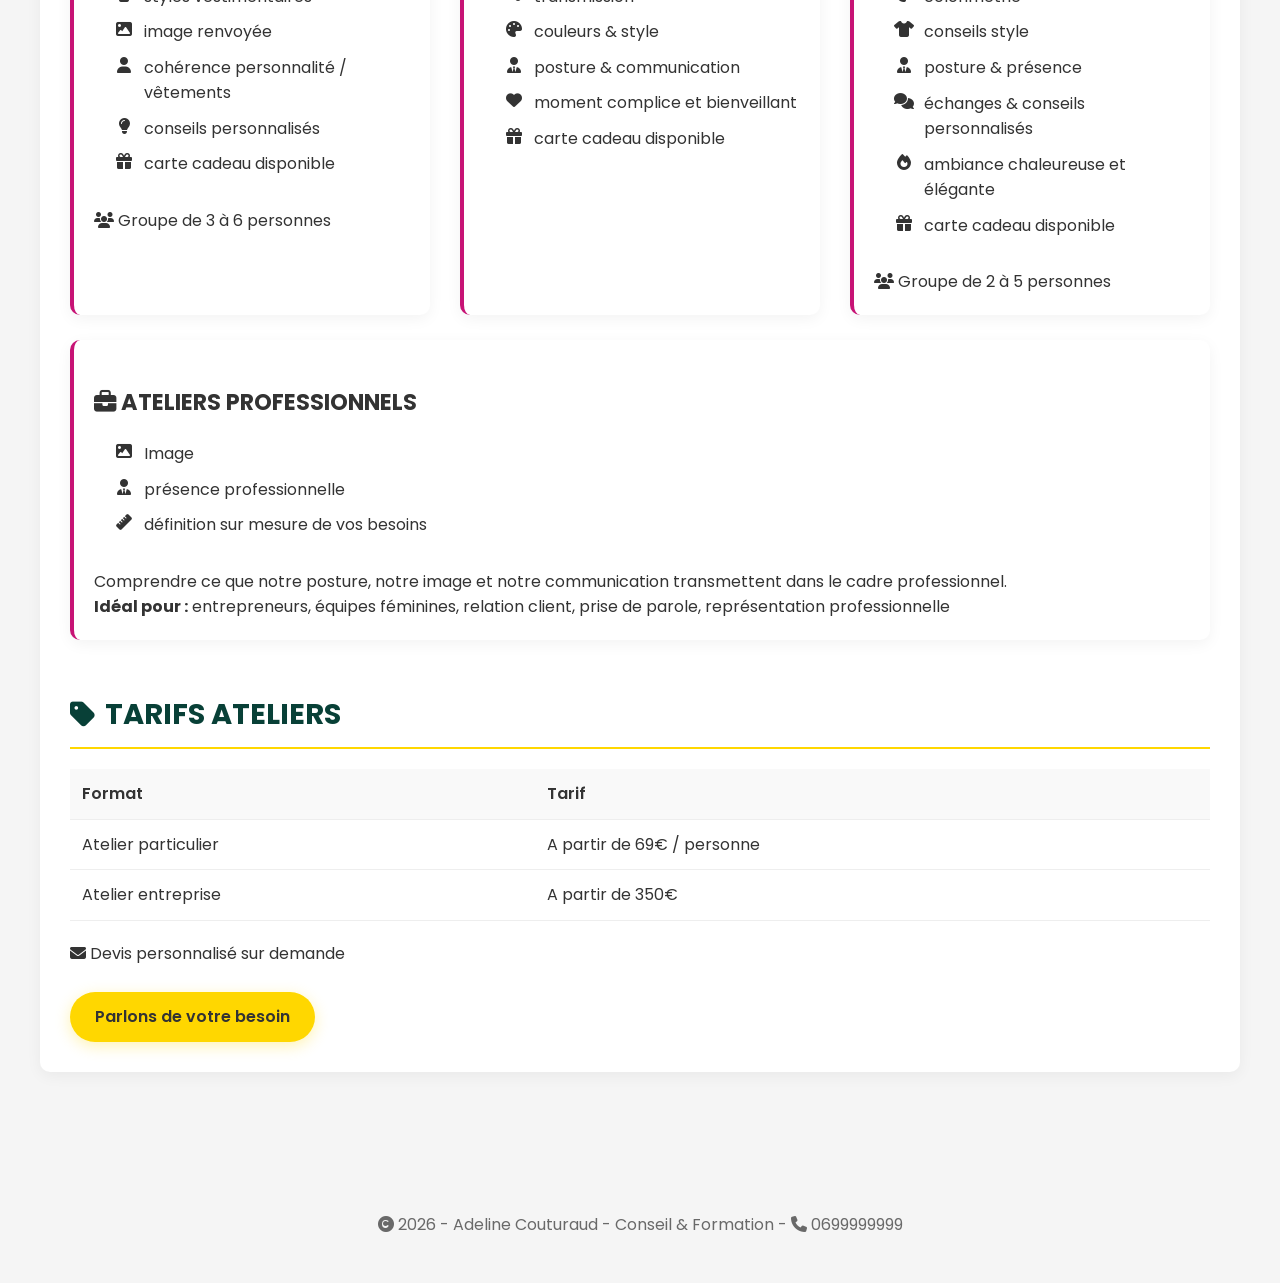
==== commit b26c0c27: "nouvelle version - debut correction" ====
--- a/index.html
+++ b/index.html
@@ -8,7 +8,7 @@
 <head>
     <meta charset="UTF-8" />
     <meta name="viewport" content="width=device-width, initial-scale=1.0" />
-    <title>Conseil - Adeline Couturaud</title>
+    <title>Aligner Conseil</title>
     <link href="https://fonts.googleapis.com/css2?family=Poppins:wght@400;500;600;700&display=swap" rel="stylesheet">
     <link rel="stylesheet" href="https://cdnjs.cloudflare.com/ajax/libs/font-awesome/6.4.0/css/all.min.css">
     <link rel="stylesheet" href="assets/css/style.css">
@@ -33,7 +33,7 @@
                         <path d="M20.447 20.452h-3.554v-5.569c0-1.328-.027-3.037-1.852-3.037-1.853 0-2.136 1.445-2.136 2.939v5.667H9.351V9h3.414v1.561h.046c.477-.9 1.637-1.85 3.37-1.85 3.601 0 4.267 2.37 4.267 5.455v6.286zM5.337 7.433c-1.144 0-2.063-.926-2.063-2.065 0-1.138.92-2.063 2.063-2.063 1.14 0 2.064.925 2.064 2.063 0 1.139-.925 2.065-2.064 2.065zm1.782 13.019H3.555V9h3.564v11.452zM22.225 0H1.771C.792 0 0 .774 0 1.729v20.542C0 23.227.792 24 1.771 24h20.451C23.2 24 24 23.227 24 22.271V1.729C24 .774 23.2 0 22.222 0h.003z"/>
                     </svg>
                 </a>
-                <a href="index.html#acompagnements">Acompagnements</a>
+                <a href="index.html#acompagnements">Accompagnements</a>
                 <a href="index.html#individuel">Individuel</a>
                 <a href="index.html#collectif">Collectif</a>
                 <a href="mailto:adeline.couturaud37@gmail.com?subject=Demande%20de%20contact%20-%20conseil%20en%20image">Contact</a>
@@ -46,27 +46,34 @@
             <div class="hero-inner">
                 <div>
                     <h1 class="hero-title">
-                        <span>Conseil en image</span>
-                        <span>Particuliers et entreprises</span>
+                        <span>Alignez image, posture</span>
+                        <span>et communication</span>
                     </h1>
-                    <h3>Départements 37 et 41<br/>
+                    <h3>Tours &bull; Blois &bull; Centre-Val de Loire<br/>
                         Distanciel partout en France</h3>
                     <p>
-                        Je propose des accompagnements individuels, formations et ateliers autour de l'image professionnelle, de la posture et de la communication.
+                        J’accompagne les particuliers, les équipes et les organisations à développer une présence plus juste, plus confiante et plus impactante.<br/><br/>
+                        Conseil en image · Posture professionnelle · Communication · Management · Relation client · Formation de formateurs<br/>
                     </p>
-                    <p>Une approche globale de la présence professionnelle.</p>
+                    <p>Une approche globale, au-delà du relooking, pour aligner l’image, la posture et la communication.</p>
                     <h3>Mon approche relie</h3>
 
                         <ul>
-                            <li><i class="fas fa-image"></i> Image professionnelle</li>
-                            <li><i class="fas fa-user-tie"></i> Posture</li>
-                            <li><i class="fas fa-comments"></i> Communication interpersonnelle</li>
-                            <li><i class="fas fa-handshake"></i> Présence relationnelle</li>
-                            <li><i class="fas fa-star"></i> Confiance visible</li>
+                            <ul>
+                                <li><i class="fas fa-user-tie"></i> Image personnelle et professionnelle</li>
+                                <li><i class="fas fa-user"></i> Posture</li>
+                                <li><i class="fas fa-comments"></i> Communication interpersonnelle</li>
+                                <li><i class="fas fa-microphone"></i> Prise de parole</li>
+                                <li><i class="fas fa-handshake"></i> Présence relationnelle</li>
+                                <li><i class="fas fa-eye"></i> Confiance visible</li>
+                                <li><i class="fas fa-users-cog"></i> Management</li>
+                                <li><i class="fas fa-chart-line"></i> Techniques de vente</li>
+                                <li><i class="fas fa-exclamation-triangle"></i> Gestion des situations sensibles</li>
+                            </ul>
                         </ul>
                     <br/>
-                    <p>Parce qu'avant même de parler, nous communiquons déjà quelque chose de nous.</p>
-                    <a class="btn" href="mailto:adeline.couturaud37@gmail.com?subject=Demande%20de%20contact%20-%20conseil%20en%20image">Parlons de votre besoin</a><br/><br/>
+                    <p>Et si votre présence reflétait pleinement qui vous êtes ?</p>
+                    <a class="btn" href="mailto:adeline.couturaud37@gmail.com?subject=Demande%20de%20contact%20-%20conseil%20en%20image">Réserver un échange découverte</a><br/><br/>
                 </div>
                 <div>
                     <img src="assets/img/photo-adeline.png" alt="Adeline Couturaud - formation et conseil">
@@ -85,23 +92,24 @@
                             </svg>
                         </a>
                     </h2>
-                    <p>
-                        Pendant plus de 20 ans, j'ai évolué dans les domaines du commerce, du management et de la formation professionnelle. J'ai accompagné des équipes, animé des formations, recruté et observé à quel point la posture, la communication et l'image influencent la manière dont nous sommes perçus.
+                    <p>Pendant plus de 20 ans, j’ai évolué dans les domaines du commerce, du management, de la relation client et de la formation professionnelle. J’ai accompagné des équipes, animé des formations, recruté et observé à quel point l’image, la posture et la communication influencent la manière dont nous sommes perçus.
                     </p><br/>
                     <p>
-                        Ayant évolué dans l’univers du prêt-à-porter, de la vente à la direction de magasin, j’ai accompagné de nombreuses personnes dans leur image, notamment à travers des missions de conseil personnalisé et de personal shopping.
-                    </p>
-                    <p><br/>
-                        Formée au conseil en image, j’ai progressivement développé une approche plus globale reliant image, communication et présence professionnelle.
+                        Ayant évolué dans l’univers du prêt-à-porter, de la vente à la direction de magasin, j’ai également accompagné de nombreuses personnes dans leur image, leur style et leur confiance.
                     </p><br/>
                     <p>
-                        Aujourd'hui, j'accompagne les particuliers et les professionnels à développer une présence plus cohérente, plus affirmée et plus naturelle.
+                        Formée au conseil en image, j’ai développé une approche plus globale reliant image, posture, communication et présence professionnelle.
                     </p><br/>
+                    <p>
+                        Aujourd’hui, avec Aligner Conseil, j’accompagne les particuliers, les entreprises, les collectivités et les organismes de formation à développer une présence plus cohérente, plus affirmée et plus impactante.
+                    </p><br/>
+                    <p>
+                        Révéler l’humain, renforcer l’impact.</p><br/>
                 </div>
                 <h2>Ils me font confiance</h2>
 
                 <div class="trust">
-                    <span><i class="fas fa-check"></i> PME &nbsp;</span>
+                    <span><i class="fas fa-check"></i> Entreprises &nbsp;</span>
                     <span><i class="fas fa-check"></i> Organismes de formation  &nbsp;</span>
                     <span><i class="fas fa-check"></i> Collectivités  &nbsp;</span>
                     <span><i class="fas fa-check"></i> Écoles  &nbsp;</span>
@@ -114,16 +122,16 @@
             <div class="container">
                 <h2>VOUS RECONNAISSEZ-VOUS ?</h2>
                 <ul class="recognition-list"> <!-- Ajoutez une classe pour cibler cette liste -->
-                    <strong>Prise de place :</strong> Difficulté à prendre votre place dans les situations professionnelles.<br>
-                    <strong>Confiance à l'oral :</strong> Manque de confiance lorsque vous prenez la parole.<br>
+                    <strong>Prise de place :</strong> Difficulté à vous affirmer dans certaines situations personnelles ou professionnelles.<br>
+                    <strong>Confiance à l'oral :</strong> Manque d’aisance lors d’un entretien, d’une réunion ou d’une prise de parole.<br>
                     <strong>Posture hésitante :</strong> Une posture qui ne reflète pas encore votre plein potentiel.<br>
-                    <strong>Affirmation de soi :</strong> Difficulté à vous affirmer face aux autres.<br>
-                    <strong>Image & rôle :</strong> Image peu cohérente avec votre rôle ou vos responsabilités.<br>
-                    <strong>Crédibilité :</strong> Impression de ne pas être pleinement crédible aux yeux des autres.<br>
-                    <strong>Légitimité :</strong> Difficulté à vous sentir légitime dans votre position.<br>
-                    <strong>Communication :</strong> Une communication qui ne reflète pas réellement votre valeur.<br/>
+                    <strong>Image & rôle :</strong> Une image qui n’est plus totalement cohérente avec votre évolution, votre poste ou vos responsabilités.<br>
+                    <strong>Crédibilité :</strong> Impression de ne pas transmettre toute votre valeur.<br>
+                    <strong>Communication :</strong> Difficulté à faire passer un message clair, professionnel et impactant.<br/>
+                    <strong>Relation client ou management :</strong> Besoin de renforcer la posture, l’écoute, la communication ou la gestion des situations sensibles.<br>
+
                 </ul>
-                <p class="subtitle">Votre présence transmet déjà un message, avant même les mots.</p>
+                <p class="subtitle">Votre présence transmet déjà un message. L’objectif est qu’elle transmette le bon.</p>
             </div>
         </section>
 
@@ -133,7 +141,7 @@
                 <div class="grid-2">
                     <div class="card">
                         <h3><i class="fas fa-seedling"></i> Accompagnements individuels</h3>
-                        <p>Image professionnelle, posture et présence. Développer une image cohérente, renforcer sa présence et gagner en aisance dans les situations personnelles et professionnelles importantes.</p>
+                        <p><span class="text-brand">Image professionnelle, posture et présence</span>. Développer une image cohérente, renforcer sa présence et gagner en aisance dans les situations personnelles et professionnelles importantes.</p>
                         <ul>
                             <li><i class="fas fa-check-circle"></i> Présentiel : Séances en face à face pour un accompagnement immersif et personnalisé.</li>
                             <li><i class="fas fa-video"></i> Distanciel : Accompagnement en visio, accessible partout en France.</li>
@@ -142,7 +150,7 @@
                     </div>
                     <div class="card">
                         <h3><i class="fas fa-graduation-cap"></i> Formations & ateliers</h3>
-                        <p>Communication, management et posture professionnelle. Des formations concrètes, humaines et directement applicables en entreprise et en organisme de formation.</p>
+                        <p><span class="text-brand">Communication, management et posture professionnelle.</span> Des formations concrètes, humaines et directement applicables en entreprise et en organisme de formation.</p>
                         <ul>
                             <li><i class="fas fa-check-circle"></i> Présentiel : Formations en salle, ancrées dans la réalité terrain.</li>
                             <li><i class="fas fa-video"></i> Distanciel : Sessions en ligne interactives et engageantes.</li>
@@ -158,71 +166,82 @@
                     <li><i class="fas fa-map-marker-alt"></i> Un accompagnement accessible partout en France</li>
                 </ul>
 
-                <h3><i class="fas fa-building"></i> Entreprises & organismes de formation</h3>
-                <p>Accompagnements collectifs et formations sur mesure. Communication, cohésion d'équipe, posture relationnelle et présence professionnelle.</p>
+                <h3><i class="fas fa-building"></i> ENTREPRISES & ORGANISMES DE FORMATION</h3>
+                <p>Formations et ateliers sur mesure pour développer la posture professionnelle, la communication, le management, les techniques de vente, la relation client et la gestion des situations sensibles.</p>
                 <ul>
-                    <li><i class="fas fa-check-circle"></i> Départements 37 et 41 : Interventions en présentiel sur l'ensemble de l'Indre et Loire et du Loir et Cher. Possibilités 86, 36 et 49.</li>
+                    <li><i class="fas fa-check-circle"></i> Départements 37 et 41 : Interventions en présentiel sur l'ensemble de l'Indre-et-Loire et du Loir-et-Cher. Possibilités 86, 36 et 49.</li>
                     <li><i class="fas fa-check-circle"></i> Présentiel & distanciel : Des formats adaptés à vos contraintes organisationnelles.</li>
                 </ul>
+                <br> <a class="btn" href="mailto:adeline.couturaud37@gmail.com?subject=Demande%20de%20contact%20-%20conseil%20en%20image">Parlons de votre besoin</a>
             </div>
         </section>
 
         <section class="soft" id="individuel">
             <div class="container">
-                <h2><i class="fas fa-sparkles"></i> ACCOMPAGNEMENTS INDIVIDUELS</h2>
-                <p>Au travers de différents packs, je vous propose de vous aider à développer une image professionnelle cohérente avec qui vous êtes.<br>
-                    Ces accompagnements personnalisés vous permettrons de renforcer votre présence, votre confiance et votre communication professionnelle.<br>
+                <h2><i class="fas fa-sparkles"></i> CONSEIL EN IMAGE ET POSTURE PROFESSIONNELLE</h2>
+                <p>À travers différents accompagnements, je vous aide à développer une image, une posture et une communication cohérentes avec qui vous êtes et ce que vous souhaitez transmettre.
+                    <br/>
+                    Ces accompagnements personnalisés vous permettront de renforcer votre présence, votre confiance et votre impact relationnel.<br>
                     <br/>
                 <p><strong>Votre objectif se situe dans une démarche personnelle ?</strong><br>
-                    Je vous conseille l'offre Essentiel, l'offre Signature ou les offres à la carte.</p><br/>
+                Je vous conseille Présence Juste, Image Alignée ou les prestations à la carte.</p><br/>
                 <p><strong>Votre objectif se situe dans une démarche professionnelle ?</strong><br>
-                    Toutes les offres peuvent correspondre à vos besoins. Je vous conseille l'offre Visibilité, pack complet incluant des photos professionnelles prises par une photographe.</p>
+                    Je vous conseille Image Alignée ou Visibilité, selon vos besoins en image, posture, communication et supports professionnels.</p>
             </div>
 
             <div class="container grid-3">
                 <div class="card">
-                    <h3><i class="fas fa-seedling"></i> ESSENTIEL — 340€</h3>
+                    <h3><i class="fas fa-seedling"></i> PRÉSENCE JUSTE — 340€</h3>
                     <p>Un accompagnement pour clarifier son image, sa posture et mieux comprendre ce qui nous valorise.</p>
                     <ul>
                         <li><i class="fas fa-check"></i> Diagnostic image & posture</li>
                         <li><i class="fas fa-palette"></i> Colorimétrie complète</li>
                         <li><i class="fas fa-ruler"></i> Morphologie silhouette ou visage</li>
                         <li><i class="fas fa-tshirt"></i> Conseils style personnalisés</li>
-                        <li><i class="fas fa-book"></i> Mini guide récapitulatif</li>
+                        <li><i class="fas fa-book"></i> Carnet de style personnalisé</li>
                     </ul>
                     <p><strong>Durée :</strong> 3h à 3h30</p>
                     <p><strong>Formats :</strong> Présentiel / Hybride / Distanciel</p>
+                    <p><strong>Paiement :</strong> possible en 2 fois</p>
                 </div>
                 <div class="card">
-                    <h3><i class="fas fa-gem"></i> SIGNATURE — 590€</h3>
-                    <p>L'accompagnement clé pour développer une présence professionnelle cohérente et affirmée.</p>
+                    <h3><i class="fas fa-gem"></i> IMAGE ALIGNÉE — 790 €</h3>
+                    <p>Pour construire une image cohérente, professionnelle et incarnée, avec des photos alignées avec ce que vous souhaitez transmettre.</p>
                     <ul>
-                        <li><i class="fas fa-seedling"></i> Pack Essentiel</li>
+                        <li><i class="fas fa-seedling"></i> Accompagnement Présence Juste</li>
                         <li><i class="fas fa-shopping-bag"></i> Tri dressing OU shopping accompagné</li>
-                        <li><i class="fas fa-book"></i> Guide personnalisé</li>
+                        <li><i class="fas fa-book"></i> Carnet de style personnalisé approfondi</li>
                         <li><i class="fas fa-sms"></i> Coaching 1 mois WhatsApp</li>
+                        <li><i class="fas fa-microphone"></i>Préparation entretien ou prise de parole
+                        <li><i class="fas fa-camera"></i>Shooting photo professionnel 30 minutes
+                        <li><i class="fas fa-images"></i>2 photos numériques incluses
                     </ul>
                     <p><strong>Idéal pour :</strong> Prise de poste, reconversion, entrepreneuriat, évolution professionnelle, confiance à l'oral</p>
                     <p><strong>Formats :</strong> Présentiel / Hybride / Distanciel</p>
+                    <p><strong>Paiement :</strong> possible en 3 fois</p>
                 </div>
                 <div class="card">
-                    <h3><i class="fas fa-crown"></i> VISIBILITÉ — 1 290€</h3>
-                    <p>Un accompagnement global autour de l'image, de la posture et de la visibilité professionnelle.</p>
+                    <h3><i class="fas fa-crown"></i> VISIBILITÉ — 1 490€</h3>
+                    <p>Pour aligner votre image professionnelle, votre posture, votre communication et votre visibilité. </p>
                     <ul>
-                        <li><i class="fas fa-gem"></i> Pack Signature</li>
-                        <li><i class="fas fa-image"></i> Image & cohérence</li>
-                        <li><i class="fas fa-shopping-bag"></i> Shopping accompagné</li>
-                        <li><i class="fas fa-camera"></i> Shooting photo professionnel</li>
-                        <li><i class="fas fa-user-tie"></i> Présence & communication</li>
+                        <li><i class="fas fa-gem"></i>Accompagnement Image Alignée</li>
+                        <li><i class="fas fa-user-tie"></i> Image professionnelle & cohérence des supports</li>
+                        <li><i class="fas fa-user"></i> Posture professionnelle</li>
+                        <li><i class="fas fa-comments"></i> Communication & présence relationnelle</li>
                         <li><i class="fas fa-microphone"></i> Préparation entretien ou prise de parole</li>
+                        <li><i class="fas fa-palette"></i> Carnet de style & visibilité personnalisé</li>
+                        <li><i class="fas fa-camera"></i> Shooting photo professionnel approfondi</li>
+                        <li><i class="fas fa-images"></i> 5 photos numériques incluses</li>
                         <li><i class="fas fa-calendar-check"></i> Suivi personnalisé 30 jours</li>
                     </ul>
-                    <p><strong>Idéal pour :</strong> Entrepreneures, formatrices, consultantes, prise de poste, visibilité LinkedIn, évolution professionnelle</p>
+                    <p><strong>Idéal pour :</strong> Entrepreneurs, formateurs, consultants, prise de poste, visibilité LinkedIn, développement d'activité</p>
+                    <p><strong>Paiement :</strong> possible en 3 fois</p>
                 </div>
             </div>
 
             <div class="container">
                 <h2><i class="fas fa-table"></i> TARIFS À LA CARTE</h2>
+                <p>Vous souhaitez travailler un besoin précis ? Ces prestations peuvent être réservées seules ou intégrées dans un accompagnement plus complet.</p>
                 <table>
                     <thead>
                     <tr>
@@ -239,8 +258,8 @@
                     </tr>
                     <tr>
                         <td>Colorimétrie</td>
-                        <td>1h</td>
-                        <td>90€</td>
+                        <td>1h15</td>
+                        <td>110€</td>
                     </tr>
                     <tr>
                         <td>Morphologie silhouette</td>
@@ -260,22 +279,28 @@
                     <tr>
                         <td>Shopping accompagné</td>
                         <td>minimum 2h</td>
-                        <td>80€/h</td>
+                        <td>90€/h</td>
                     </tr>
                     <tr>
                         <td>Tri de dressing</td>
                         <td>2h30</td>
-                        <td>180€</td>
+                        <td>210€</td>
                     </tr>
                     <tr>
                         <td>Présence professionnelle & communication</td>
-                        <td>1h</td>
-                        <td>90€</td>
+                        <td>1h15</td>
+                        <td>120€</td>
+                    </tr>
+                    <tr>
+                        <td>Préparation entretien / prise de parole</td>
+                        <td>1h30</td>
+                        <td>140€</td>
                     </tr>
                     </tbody>
                 </table>
-                <p><i class="fas fa-gift"></i> Carte cadeau disponible — Offrez un accompagnement à ceux qui vous sont chers.</p>
-                <br> <a class="btn" href="mailto:adeline.couturaud37@gmail.com?subject=Demande%20de%20contact%20-%20conseil%20en%20image">Parlons de votre besoin</a>
+                <p>Vous hésitez entre plusieurs prestations ? L’échange découverte permet d’identifier le format le plus adapté.</p><br/>
+                <p><i class="fas fa-gift"></i> Carte cadeau disponible — offrez un accompagnement autour de l’image, du style, de la confiance ou de la prise de parole.</p>
+                <br> <a class="btn" href="mailto:adeline.couturaud37@gmail.com?subject=Demande%20de%20contact%20-%20conseil%20en%20image">Faire le point sur mon besoin</a>
             </div>
 
         </section>
@@ -283,8 +308,8 @@
         <section id="collectif">
             <div class="container">
                 <h2><i class="fas fa-sparkles"></i> ATELIERS & EXPÉRIENCES COLLECTIVES</h2>
-                <div><i class="fas fa-image"></i> Image • <i class="fas fa-user-tie"></i> posture • <i class="fas fa-handshake"></i> présence<br>
-                    <h3> Vous souhaitez changer à plusieurs ? Des ateliers conviviaux et interactifs </h3>
+                <div><i class="fas fa-image"></i> Image •  <i class="fas fa-star"></i> Style • </li><i class="fas fa-user-tie"></i> posture • <i class="fas fa-handshake"></i> Communication<br>
+                    <h3> Vous souhaitez vivre une expérience à plusieurs ? Des ateliers conviviaux et interactifs </h3>
                     <p> Pour développer une image plus cohérente, gagner en confiance et partager un moment enrichissant.</p>
                     <br/><br/>
                 </div>
--- a/assets/css/style.css
+++ b/assets/css/style.css
@@ -240,7 +240,7 @@
 }
 
 section#acompagnements{
-    background-image: url('../img/colorimetrie-sourire.jpg');
+    /*background-image: url('../img/colorimetrie-sourire.jpg');*/
     background-position: center;
     background-size: cover;
     background-repeat: no-repeat;
@@ -362,6 +362,10 @@
 .card h3 {
     color: #333333;
     margin-bottom: 15px;
+}
+
+.text-brand {
+    color: #c71375;
 }
 
 /* Tables */
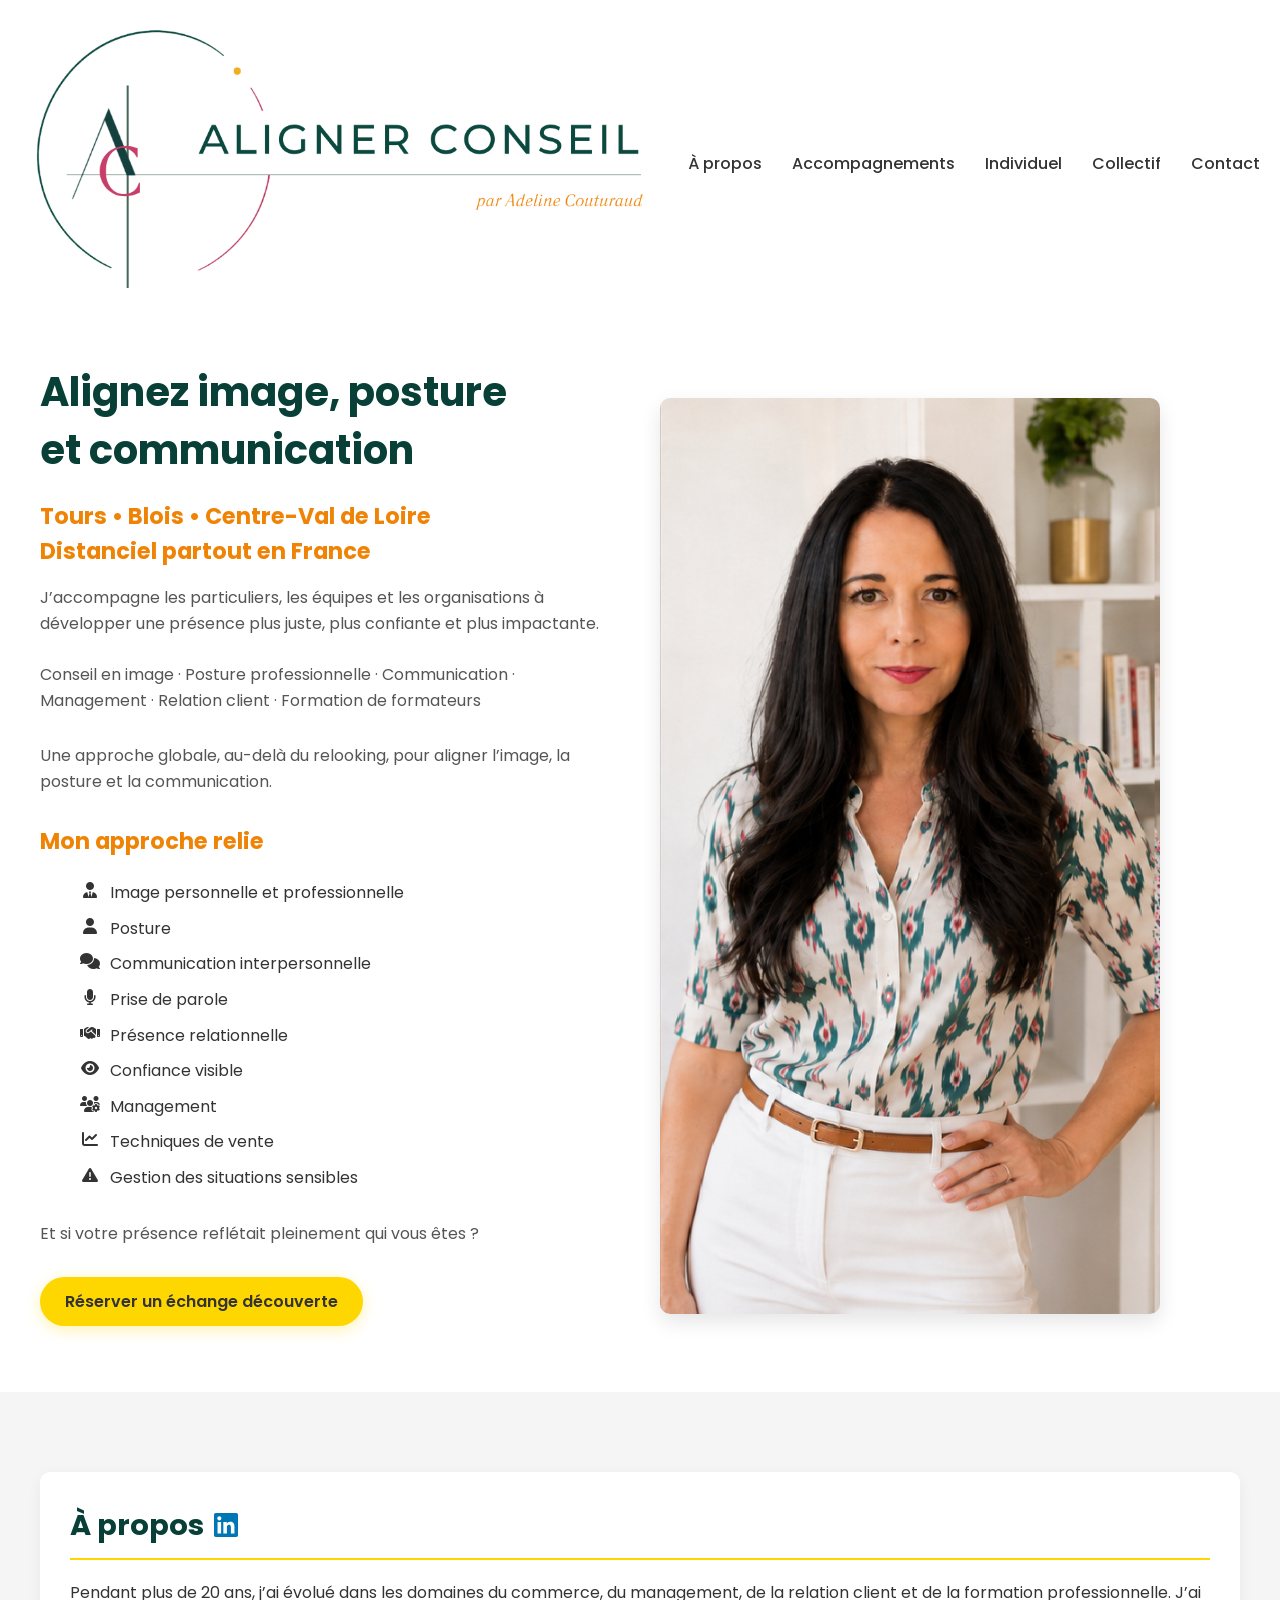
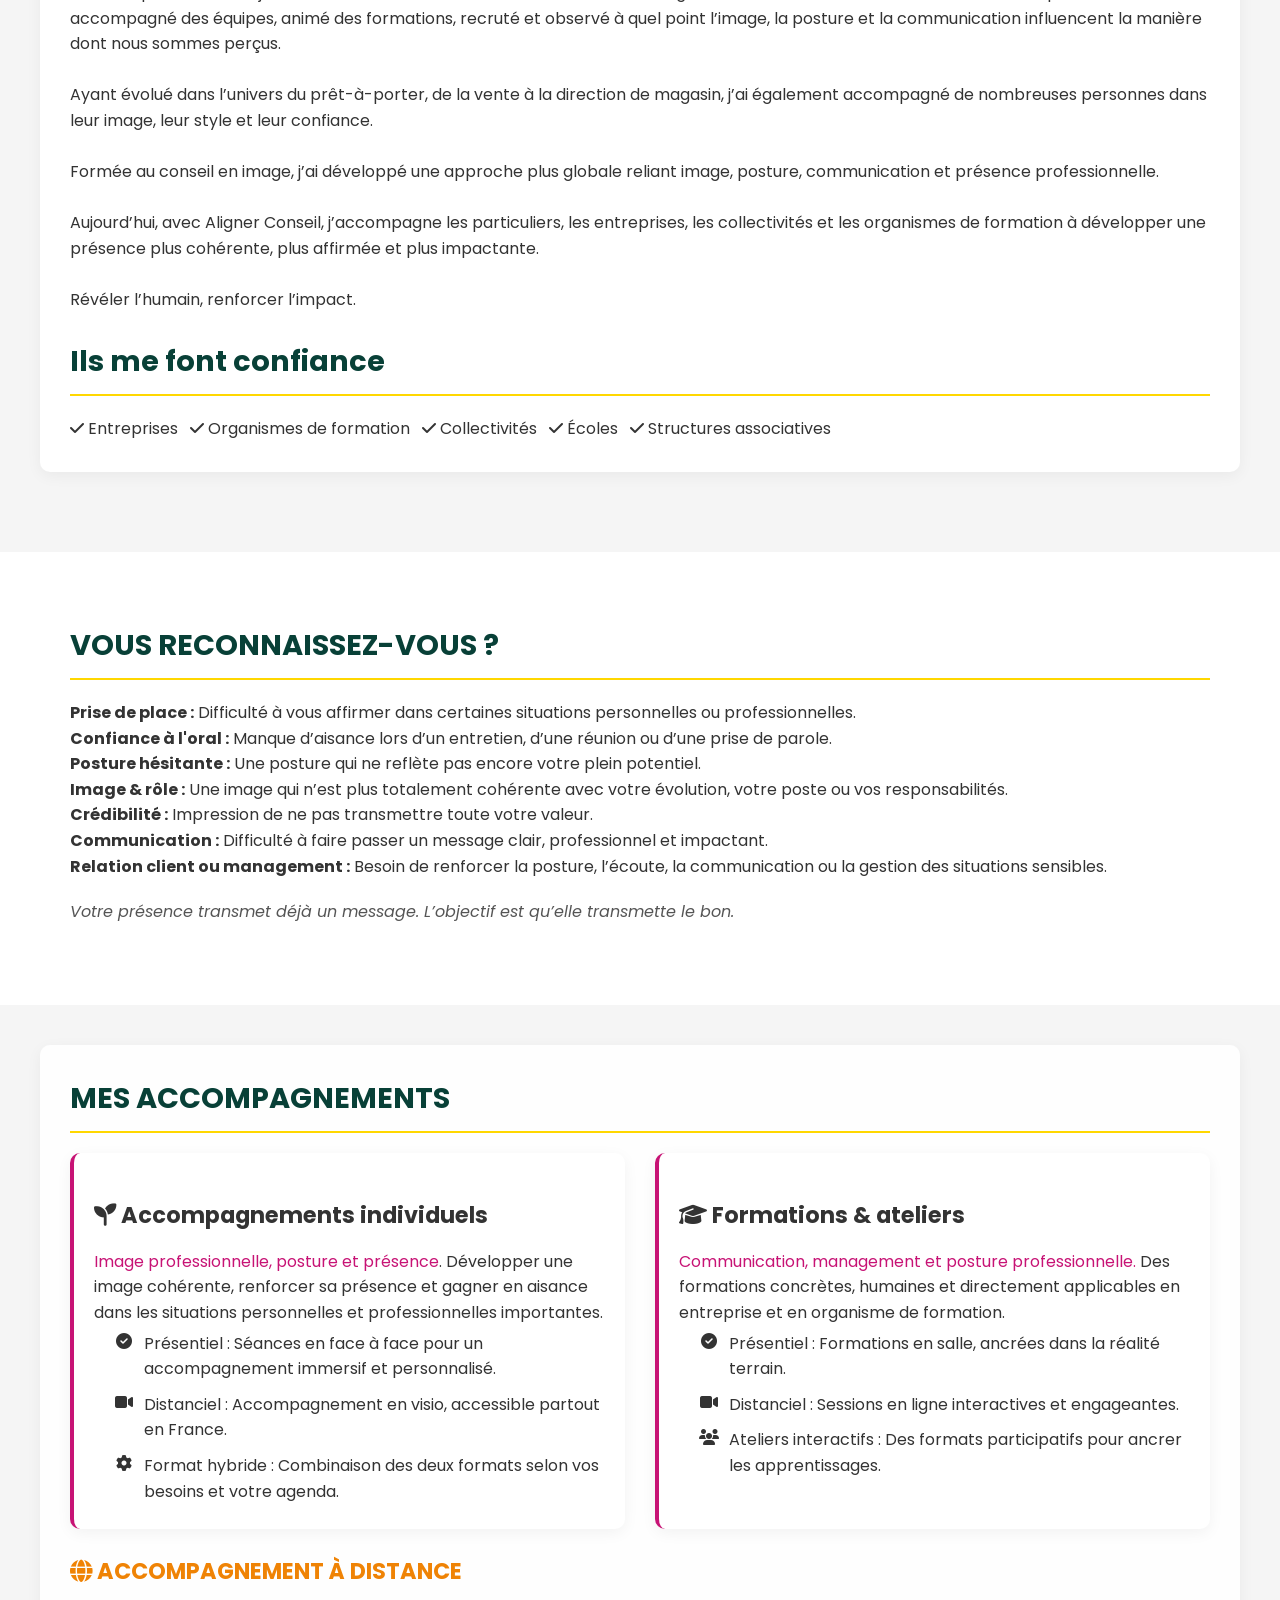
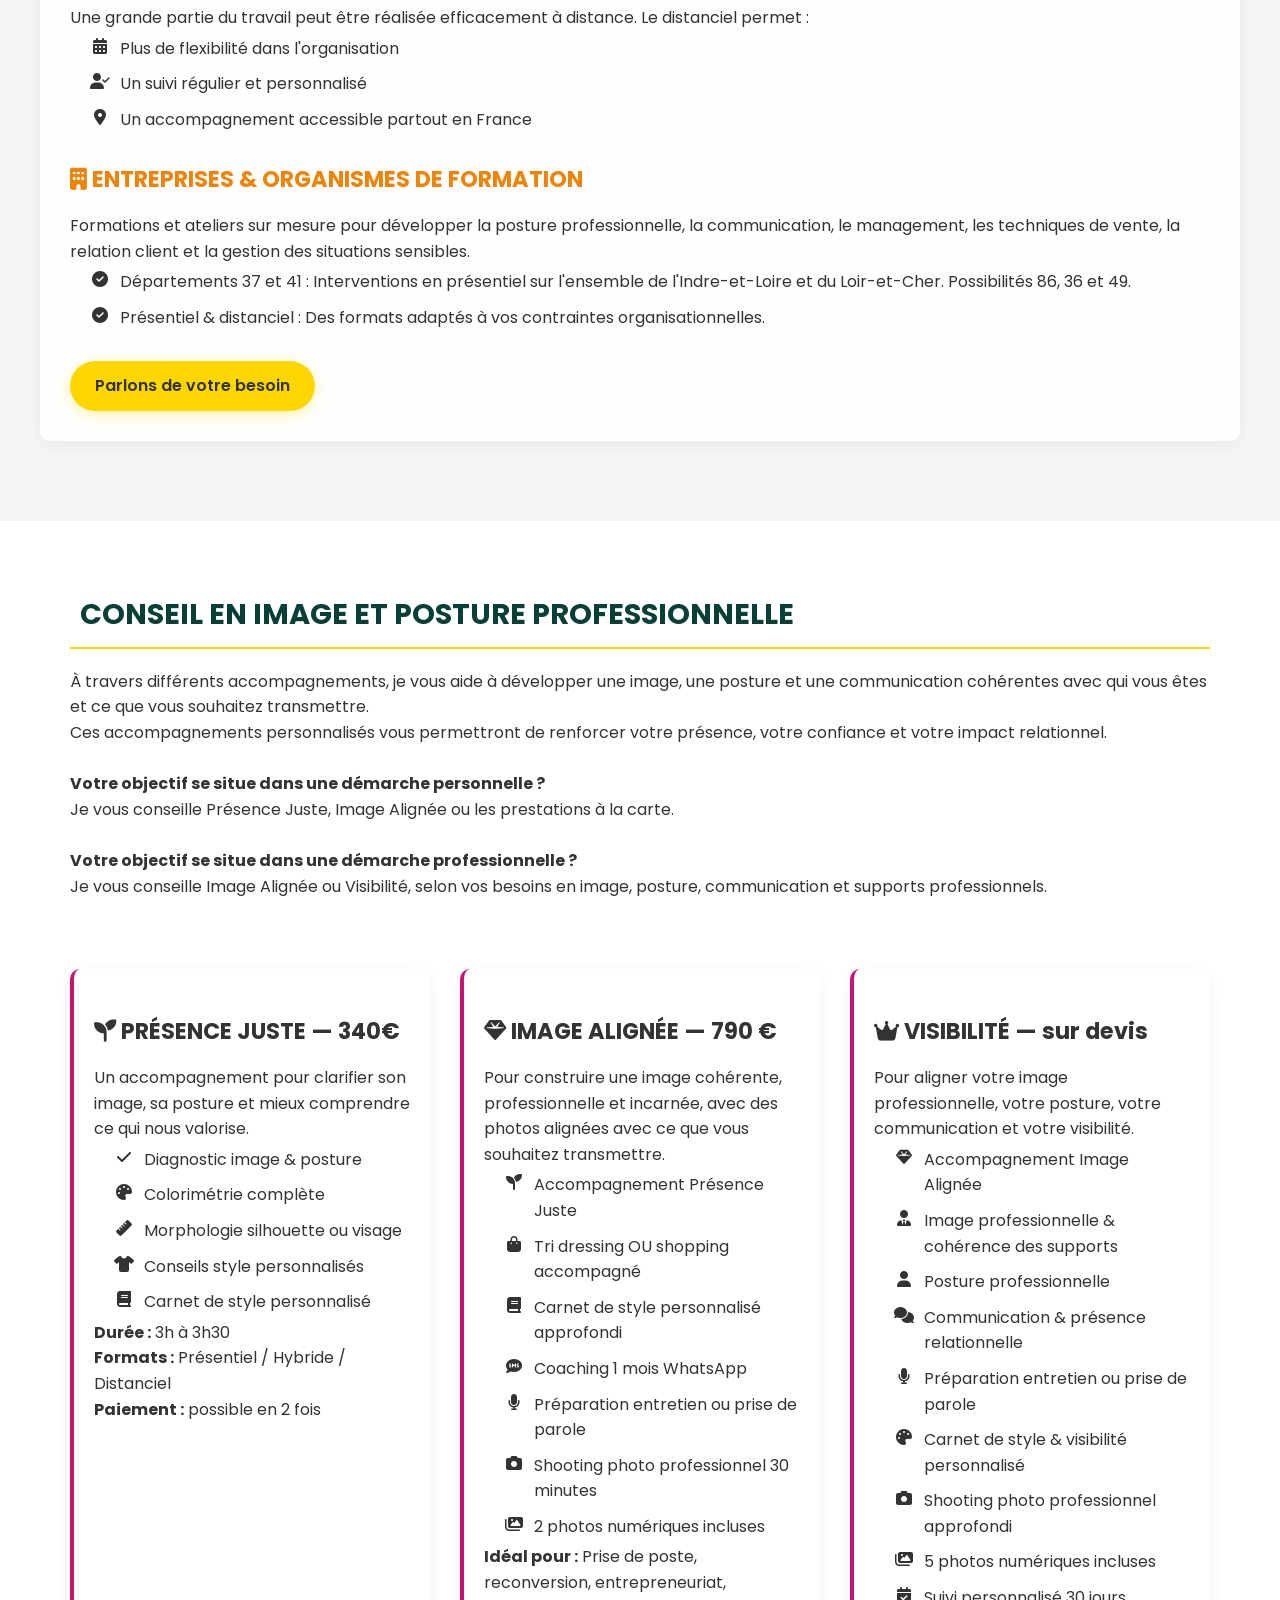
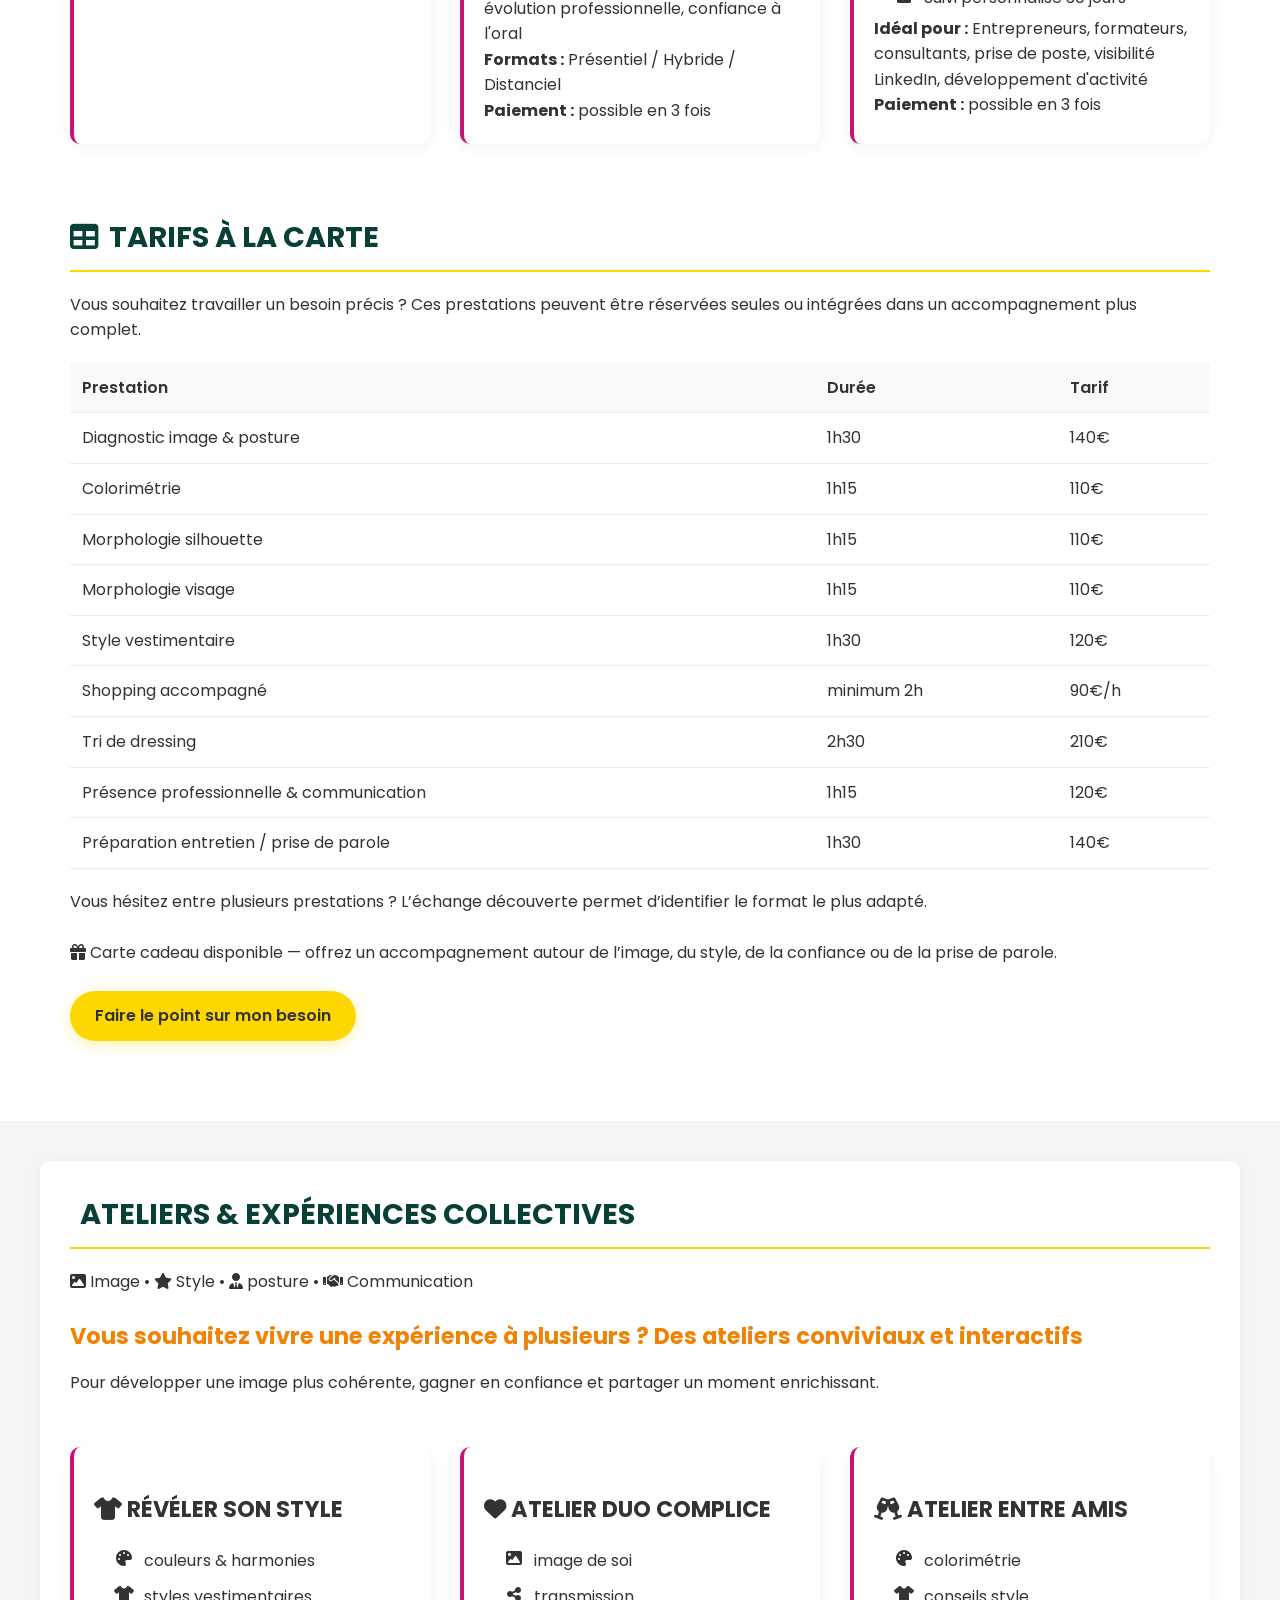
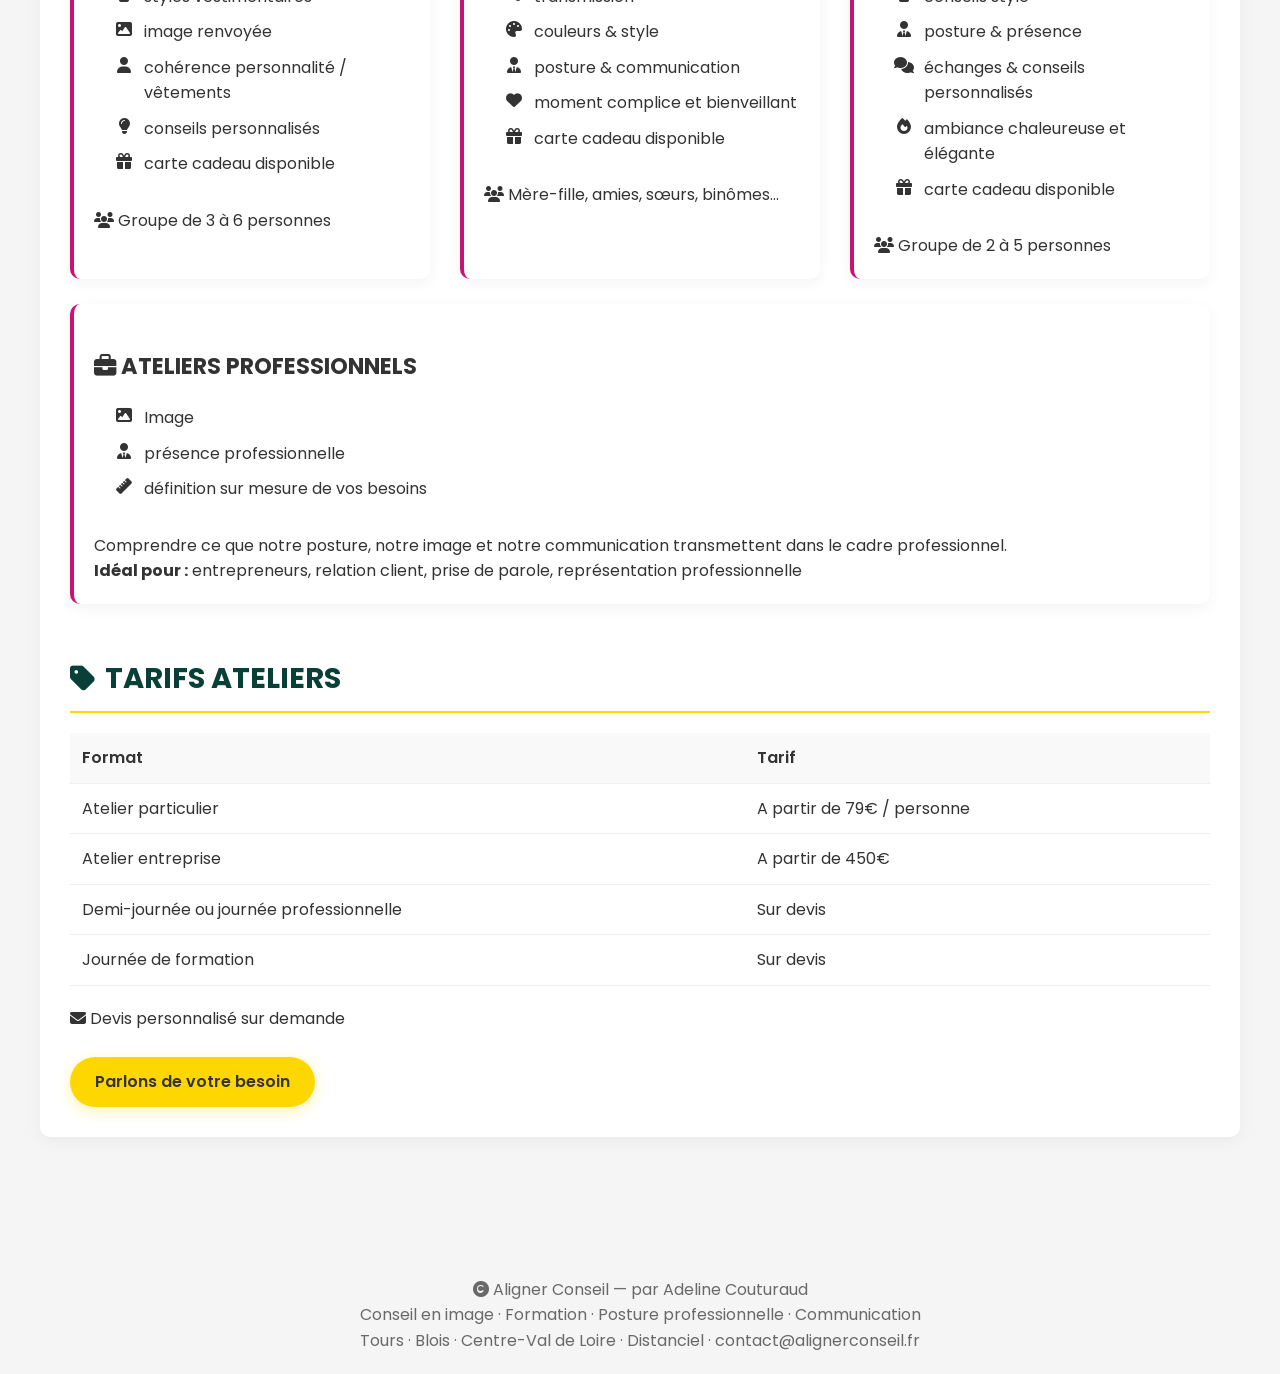
==== commit 122a649b: "modifs dernieres minutes pour premiers clients" ====
--- a/index.html
+++ b/index.html
@@ -27,12 +27,6 @@
             </div>
             <div class="nav-links">
                 <a href="index.html#apropos">À propos</a>
-                <!-- Ajout du logo LinkedIn -->
-                <a href="https://fr.linkedin.com/in/adelinecouturaud" target="_blank" target="_blank" rel="noopener noreferrer" class="linkedin-icon">
-                    <svg xmlns="http://www.w3.org/2000/svg" width="24" height="24" viewBox="0 0 24 24" fill="#0077B5">
-                        <path d="M20.447 20.452h-3.554v-5.569c0-1.328-.027-3.037-1.852-3.037-1.853 0-2.136 1.445-2.136 2.939v5.667H9.351V9h3.414v1.561h.046c.477-.9 1.637-1.85 3.37-1.85 3.601 0 4.267 2.37 4.267 5.455v6.286zM5.337 7.433c-1.144 0-2.063-.926-2.063-2.065 0-1.138.92-2.063 2.063-2.063 1.14 0 2.064.925 2.064 2.063 0 1.139-.925 2.065-2.064 2.065zm1.782 13.019H3.555V9h3.564v11.452zM22.225 0H1.771C.792 0 0 .774 0 1.729v20.542C0 23.227.792 24 1.771 24h20.451C23.2 24 24 23.227 24 22.271V1.729C24 .774 23.2 0 22.222 0h.003z"/>
-                    </svg>
-                </a>
                 <a href="index.html#acompagnements">Accompagnements</a>
                 <a href="index.html#individuel">Individuel</a>
                 <a href="index.html#collectif">Collectif</a>
@@ -221,7 +215,7 @@
                     <p><strong>Paiement :</strong> possible en 3 fois</p>
                 </div>
                 <div class="card">
-                    <h3><i class="fas fa-crown"></i> VISIBILITÉ — 1 490€</h3>
+                    <h3><i class="fas fa-crown"></i> VISIBILITÉ — sur devis</h3>
                     <p>Pour aligner votre image professionnelle, votre posture, votre communication et votre visibilité. </p>
                     <ul>
                         <li><i class="fas fa-gem"></i>Accompagnement Image Alignée</li>
@@ -327,7 +321,7 @@
                         <p><i class="fas fa-users"></i> Groupe de 3 à 6 personnes</p>
                     </div>
                     <div class="card">
-                        <h3><i class="fas fa-heart"></i> ATELIER MÈRE & FILLE</h3>
+                        <h3><i class="fas fa-heart"></i> ATELIER DUO COMPLICE</h3>
                         <ul>
                             <li><i class="fas fa-image"></i> image de soi</li>
                             <li><i class="fas fa-share-alt"></i> transmission</li>
@@ -335,10 +329,11 @@
                             <li><i class="fas fa-user-tie"></i> posture & communication</li>
                             <li><i class="fas fa-heart"></i> moment complice et bienveillant</li>
                             <li><i class="fas fa-gift"></i> carte cadeau disponible</li>
-                        </ul>
+                        </ul><br/>
+                        <p><i class="fas fa-users"></i> Mère-fille, amies, sœurs, binômes...</p>
                     </div>
                     <div class="card">
-                        <h3><i class="fas fa-glass-cheers"></i> ATELIER PRIVÉ ENTRE AMIES</h3>
+                        <h3><i class="fas fa-glass-cheers"></i> ATELIER ENTRE AMIS</h3>
                         <ul>
                             <li><i class="fas fa-palette"></i> colorimétrie</li>
                             <li><i class="fas fa-tshirt"></i> conseils style</li>
@@ -359,7 +354,7 @@
                         <li><i class="fas fa-ruler"></i> définition sur mesure de vos besoins</li>
                     </ul>
                     <br/>   Comprendre ce que notre posture, notre image et notre communication transmettent dans le cadre professionnel.</p>
-                    <p><strong>Idéal pour :</strong> entrepreneurs, équipes féminines, relation client, prise de parole, représentation professionnelle</p>
+                    <p><strong>Idéal pour :</strong> entrepreneurs, relation client, prise de parole, représentation professionnelle</p>
                 </div>
                 <br/><br/>
                 <h2><i class="fas fa-tag"></i> TARIFS ATELIERS</h2>
@@ -373,11 +368,19 @@
                     <tbody>
                     <tr>
                         <td>Atelier particulier</td>
-                        <td>A partir de 69€ / personne</td>
+                        <td>A partir de 79€ / personne</td>
                     </tr>
                     <tr>
                         <td>Atelier entreprise</td>
-                        <td>A partir de 350€</td>
+                        <td>A partir de 450€</td>
+                    </tr>
+                    <tr>
+                        <td>Demi-journée ou journée professionnelle</td>
+                        <td>Sur devis</td>
+                    </tr>
+                    <tr>
+                        <td>Journée de formation</td>
+                        <td>Sur devis</td>
                     </tr>
                     </tbody>
                 </table>
@@ -390,8 +393,9 @@
     </main>
 
     <footer>
-        <p><i class="fas fa-copyright"></i> 2026 - Adeline Couturaud - Conseil & Formation - <i class="fas fa-phone"></i> 0699999999<br>
-            <br/>
+        <p><i class="fas fa-copyright"></i> Aligner Conseil — par Adeline Couturaud</p>
+        <p>Conseil en image · Formation · Posture professionnelle · Communication</p>
+        <p>Tours · Blois · Centre-Val de Loire · Distanciel · contact@alignerconseil.fr</p>
     </footer>
 </div>
 </body>
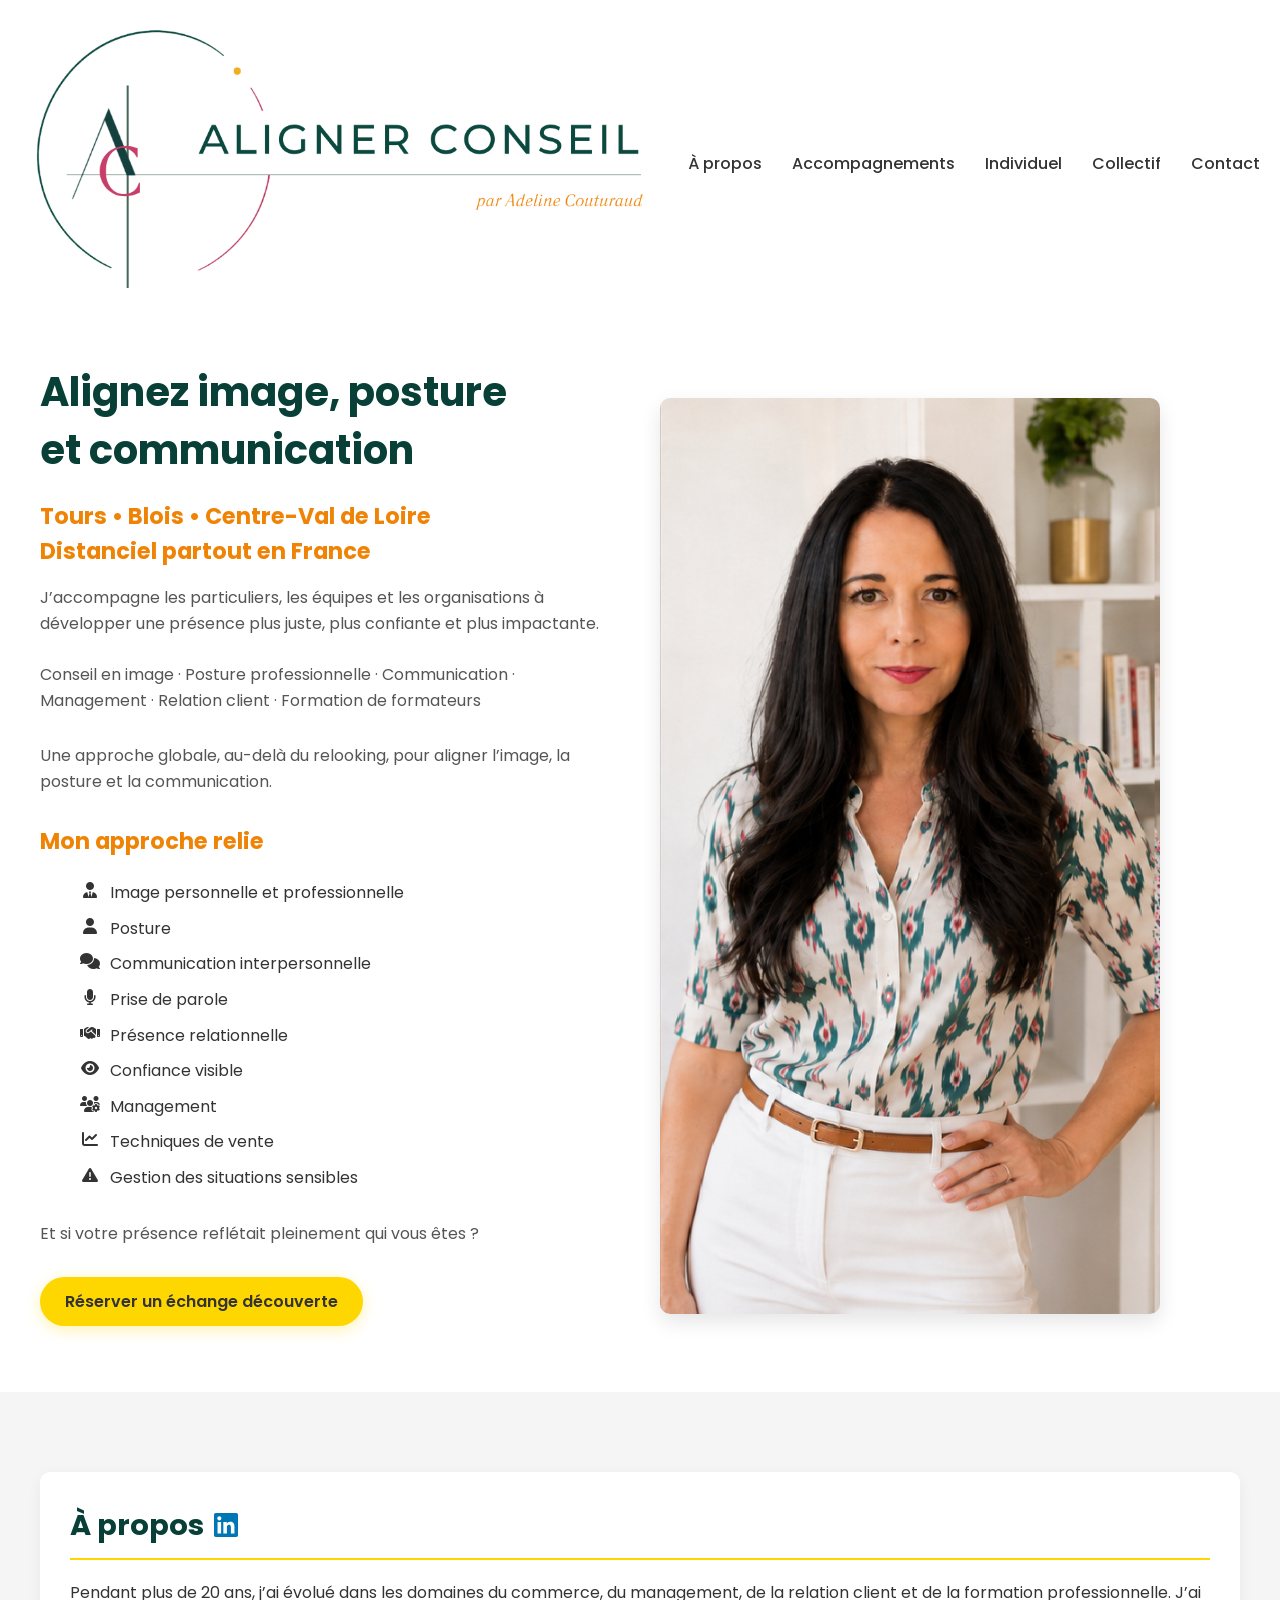
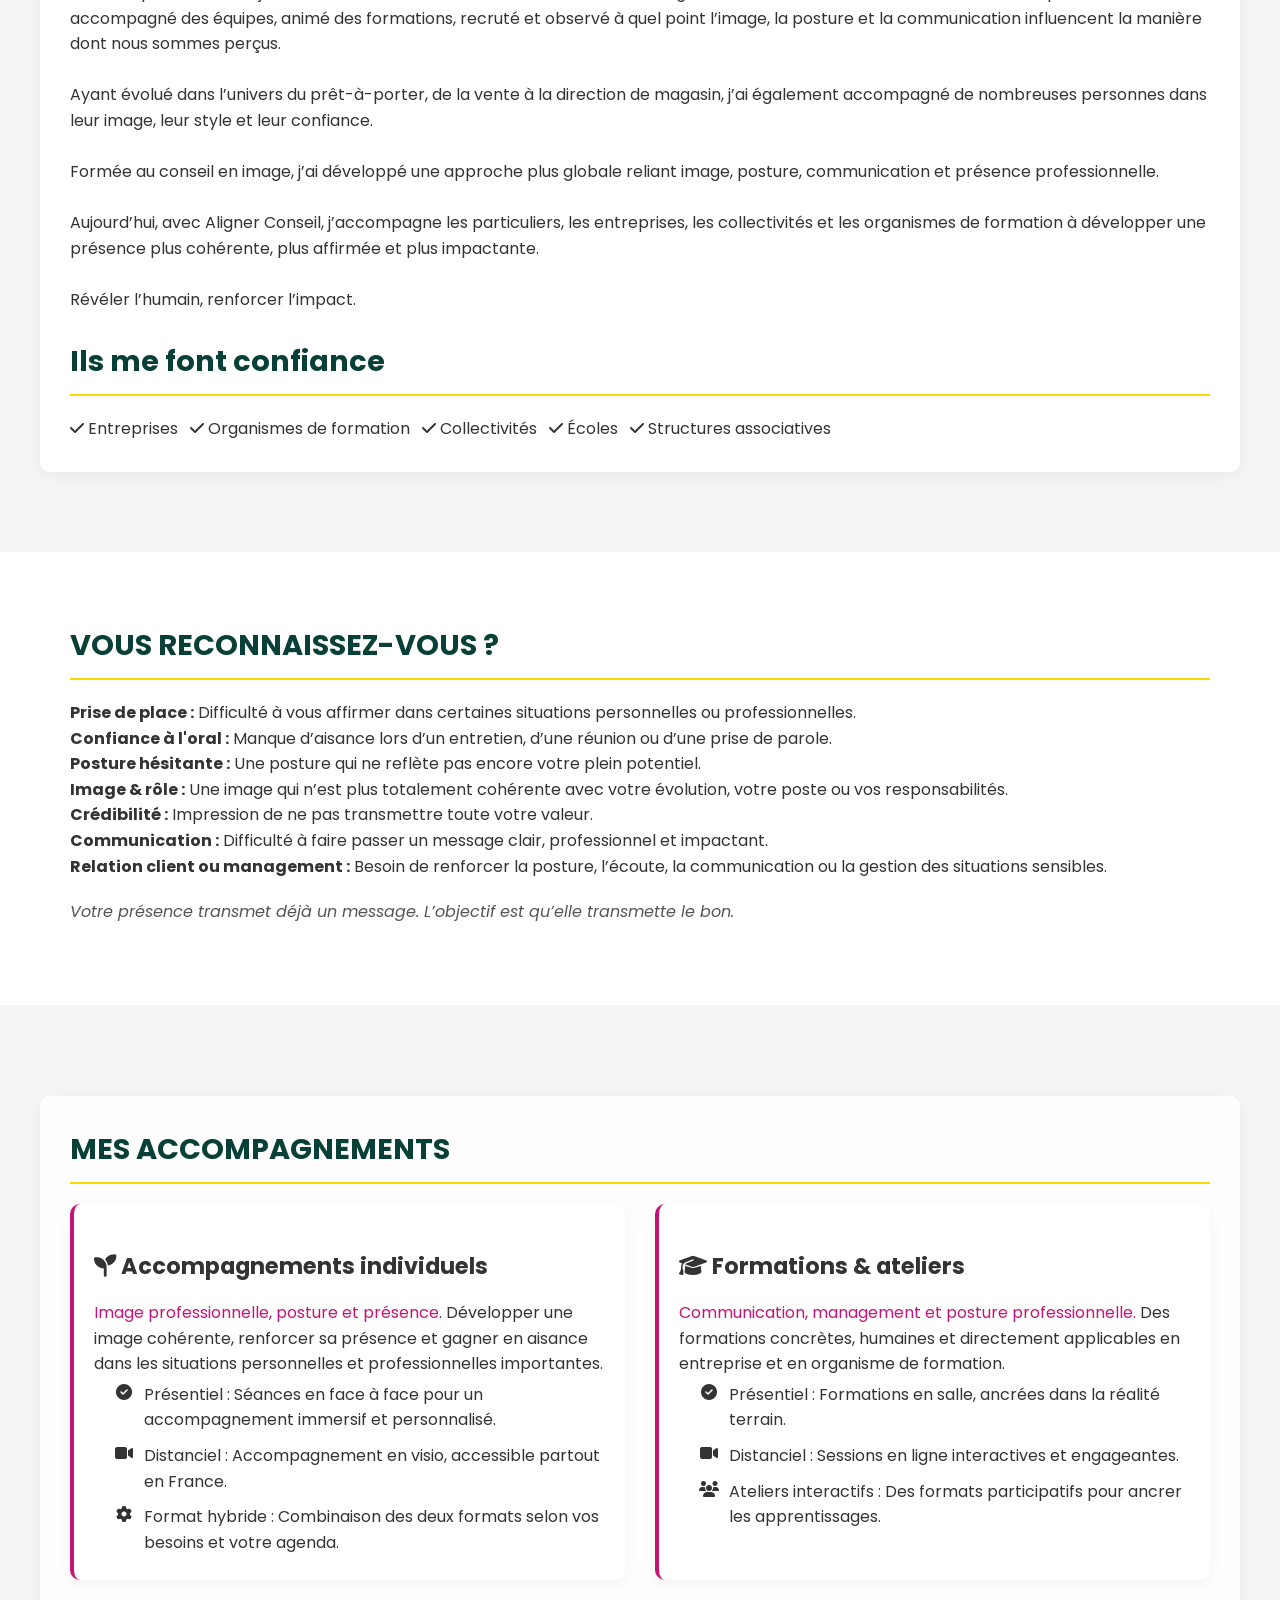
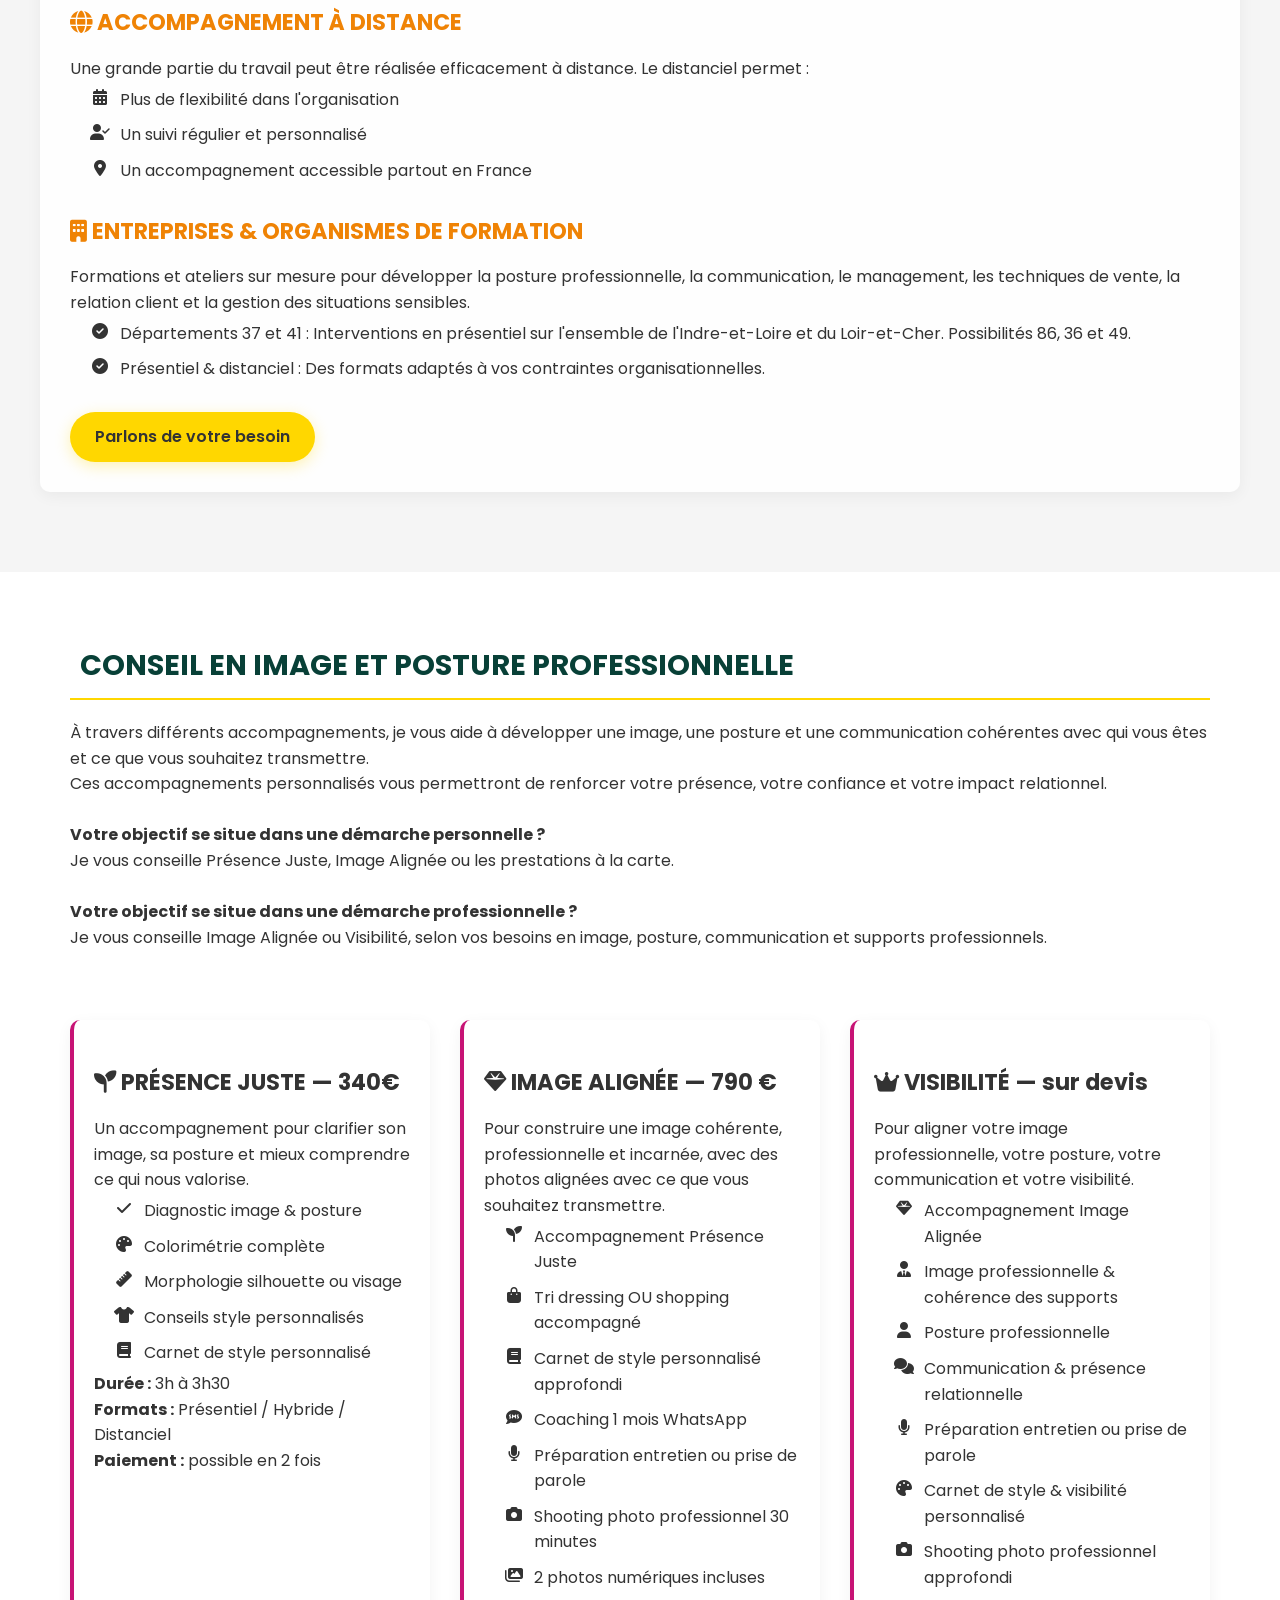
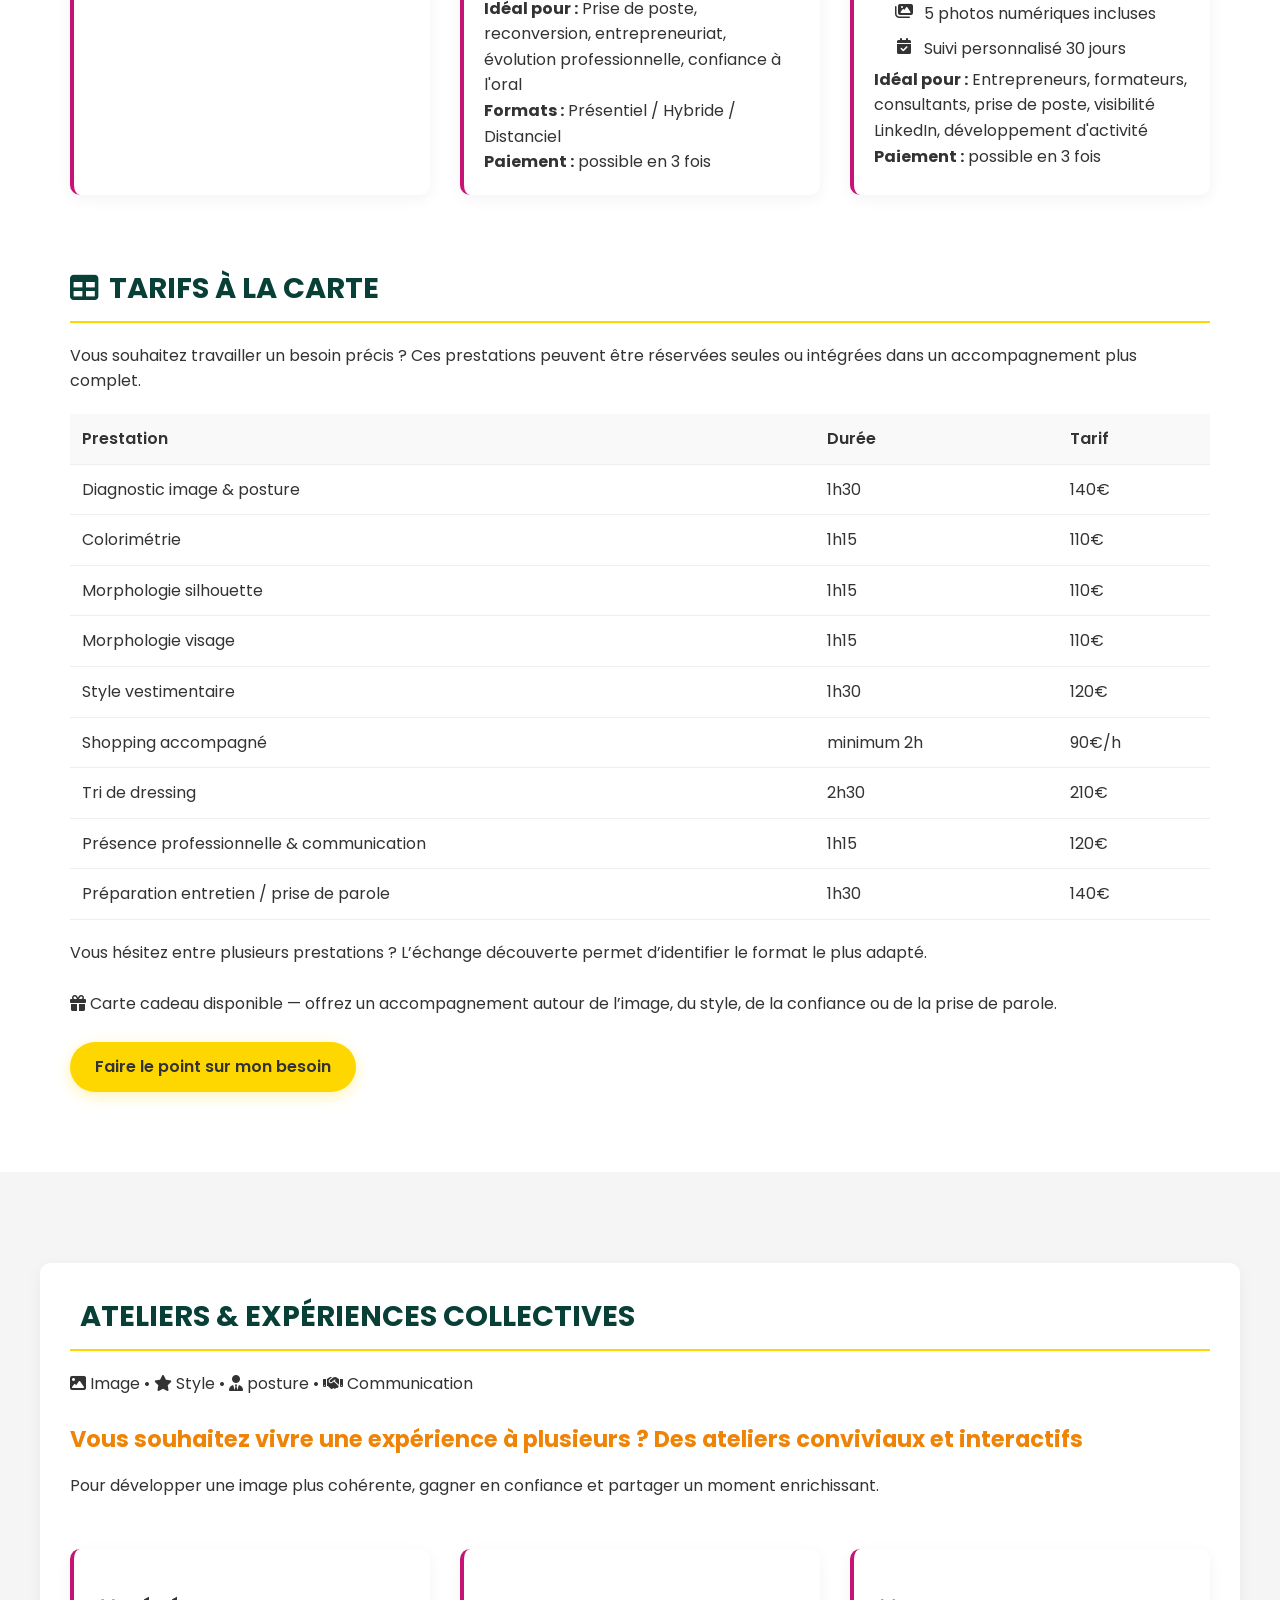
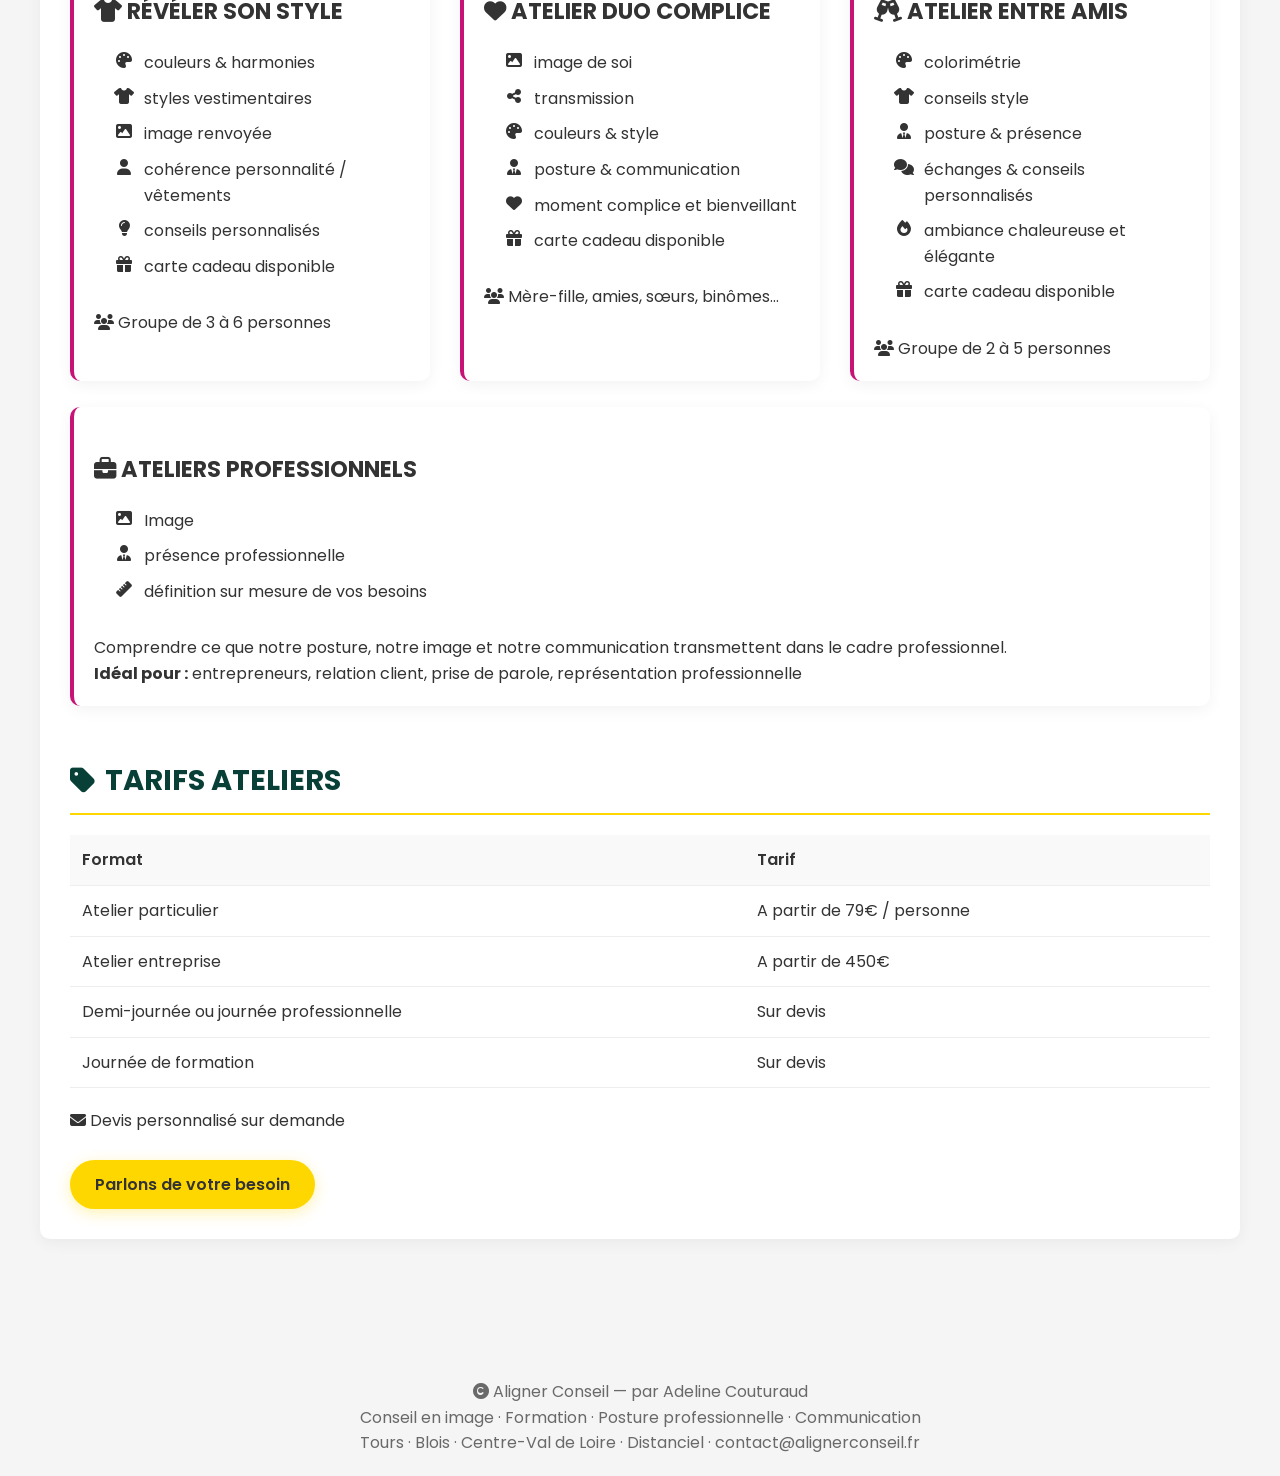
==== commit dd275259: "sauts de lignes" ====
--- a/index.html
+++ b/index.html
@@ -30,7 +30,7 @@
                 <a href="index.html#acompagnements">Accompagnements</a>
                 <a href="index.html#individuel">Individuel</a>
                 <a href="index.html#collectif">Collectif</a>
-                <a href="mailto:adeline.couturaud37@gmail.com?subject=Demande%20de%20contact%20-%20conseil%20en%20image">Contact</a>
+                <a href="mailto:contact@alignerconseil.fr?subject=Demande%20de%20contact">Contact</a>
             </div>
         </nav>
     </header>
@@ -67,7 +67,7 @@
                         </ul>
                     <br/>
                     <p>Et si votre présence reflétait pleinement qui vous êtes ?</p>
-                    <a class="btn" href="mailto:adeline.couturaud37@gmail.com?subject=Demande%20de%20contact%20-%20conseil%20en%20image">Réserver un échange découverte</a><br/><br/>
+                    <a class="btn" href="mailto:contact@alignerconseil.fr?subject=Demande%20de%20contact">Réserver un échange découverte</a><br/><br/>
                 </div>
                 <div>
                     <img src="assets/img/photo-adeline.png" alt="Adeline Couturaud - formation et conseil">
@@ -128,7 +128,7 @@
                 <p class="subtitle">Votre présence transmet déjà un message. L’objectif est qu’elle transmette le bon.</p>
             </div>
         </section>
-
+<br/><br/>
         <section id="acompagnements">
             <div class="container">
                 <h2>MES ACCOMPAGNEMENTS</h2>
@@ -166,7 +166,7 @@
                     <li><i class="fas fa-check-circle"></i> Départements 37 et 41 : Interventions en présentiel sur l'ensemble de l'Indre-et-Loire et du Loir-et-Cher. Possibilités 86, 36 et 49.</li>
                     <li><i class="fas fa-check-circle"></i> Présentiel & distanciel : Des formats adaptés à vos contraintes organisationnelles.</li>
                 </ul>
-                <br> <a class="btn" href="mailto:adeline.couturaud37@gmail.com?subject=Demande%20de%20contact%20-%20conseil%20en%20image">Parlons de votre besoin</a>
+                <br> <a class="btn" href="mailto:contact@alignerconseil.fr?subject=Demande%20de%20contact">Parlons de votre besoin</a>
             </div>
         </section>
 
@@ -294,11 +294,11 @@
                 </table>
                 <p>Vous hésitez entre plusieurs prestations ? L’échange découverte permet d’identifier le format le plus adapté.</p><br/>
                 <p><i class="fas fa-gift"></i> Carte cadeau disponible — offrez un accompagnement autour de l’image, du style, de la confiance ou de la prise de parole.</p>
-                <br> <a class="btn" href="mailto:adeline.couturaud37@gmail.com?subject=Demande%20de%20contact%20-%20conseil%20en%20image">Faire le point sur mon besoin</a>
-            </div>
-
-        </section>
-
+                <br> <a class="btn" href="mailto:contact@alignerconseil.fr?subject=Demande%20de%20contact">Faire le point sur mon besoin</a>
+            </div>
+
+        </section>
+        <br/><br/>
         <section id="collectif">
             <div class="container">
                 <h2><i class="fas fa-sparkles"></i> ATELIERS & EXPÉRIENCES COLLECTIVES</h2>
@@ -385,7 +385,7 @@
                     </tbody>
                 </table>
                 <p><i class="fas fa-envelope"></i> Devis personnalisé sur demande</p>
-                <br> <a class="btn" href="mailto:adeline.couturaud37@gmail.com?subject=Demande%20de%20contact%20-%20conseil%20en%20image">Parlons de votre besoin</a>
+                <br> <a class="btn" href="mailto:contact@alignerconseil.fr?subject=Demande%20de%20contact">Parlons de votre besoin</a>
             </div>
         </section>
 
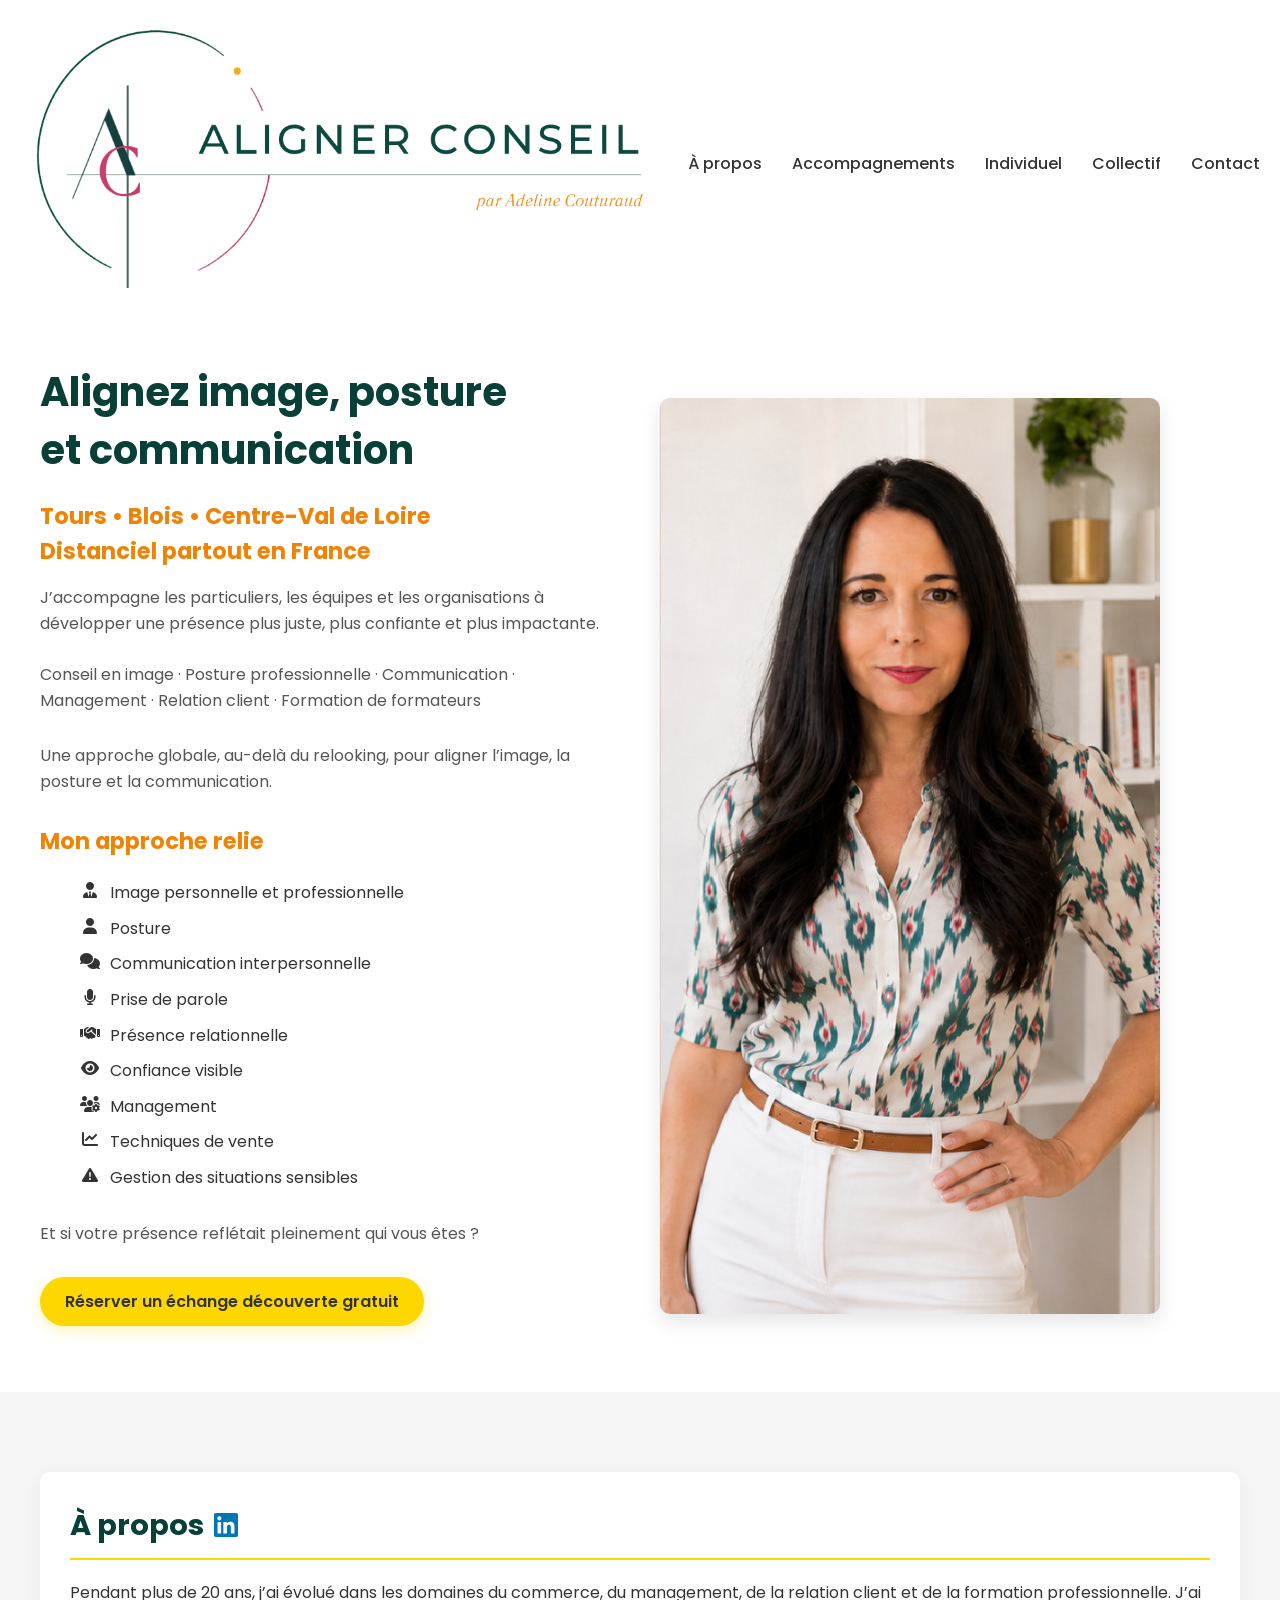
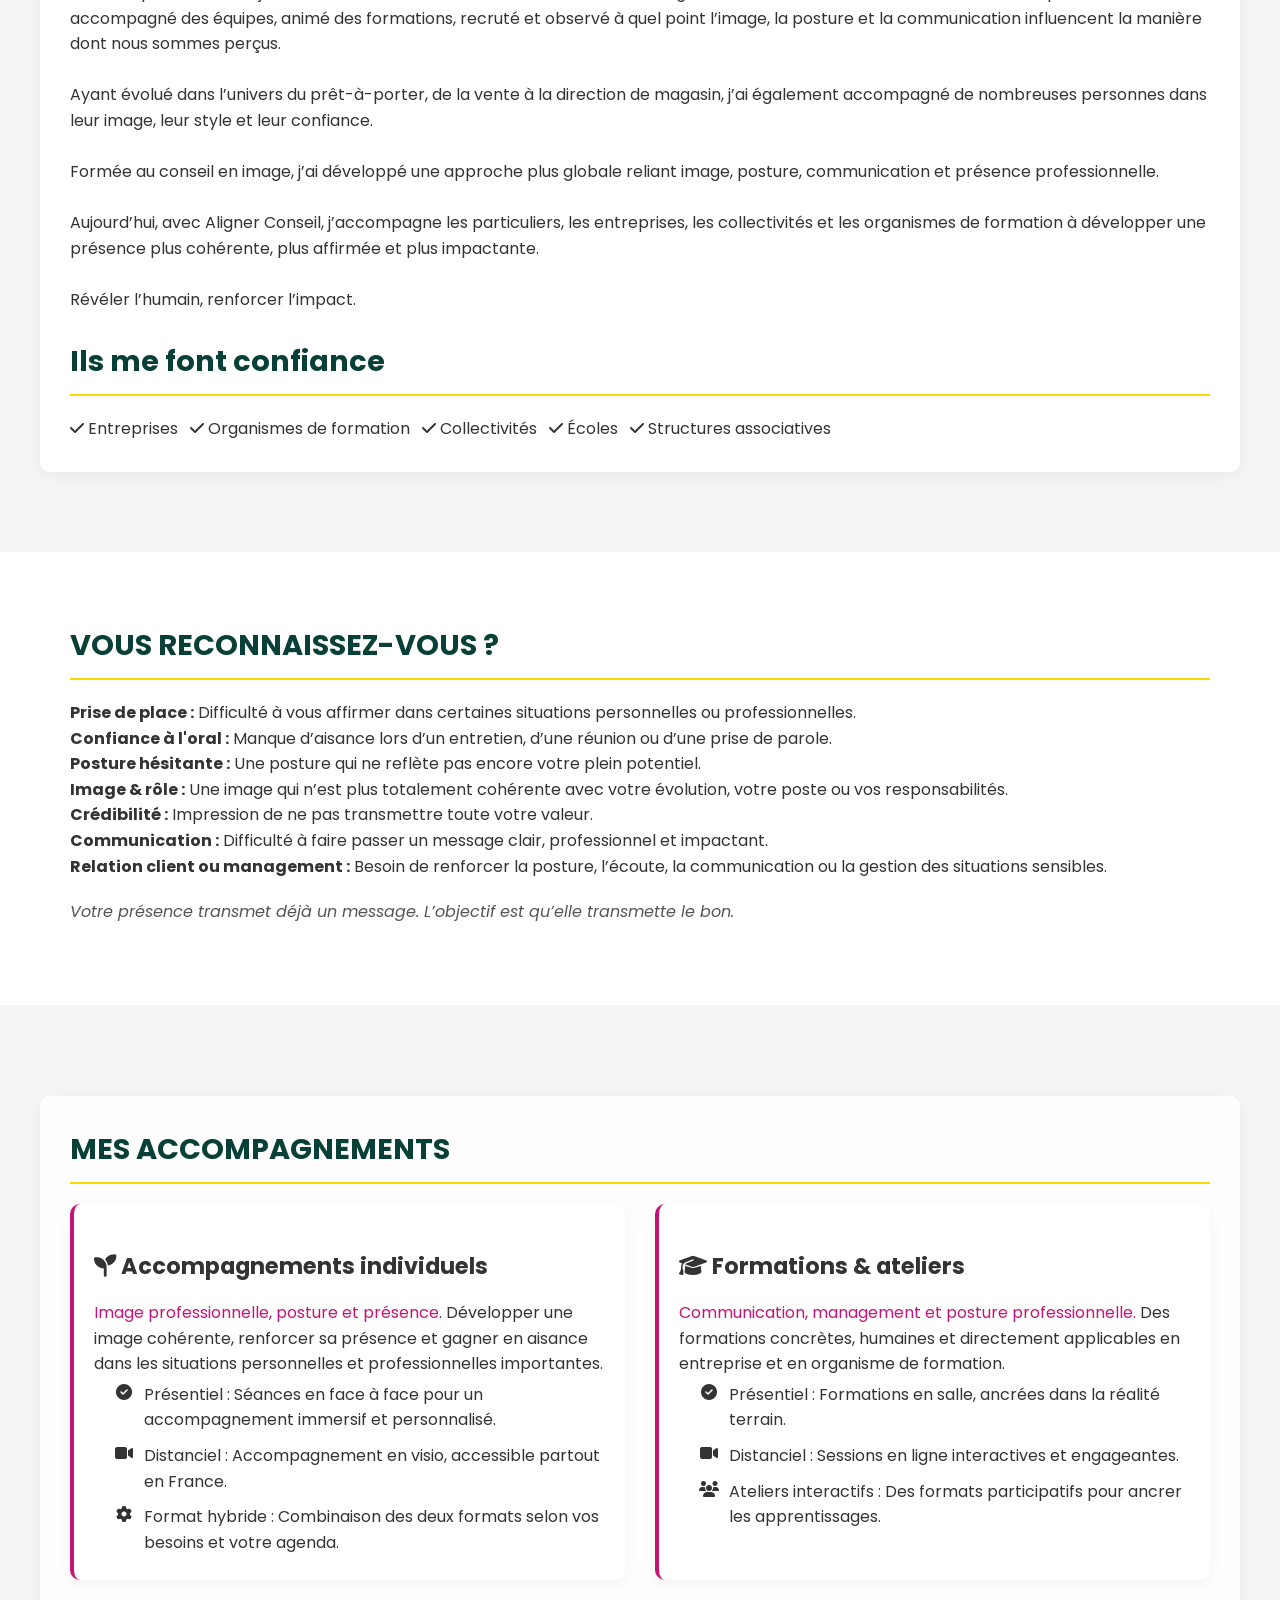
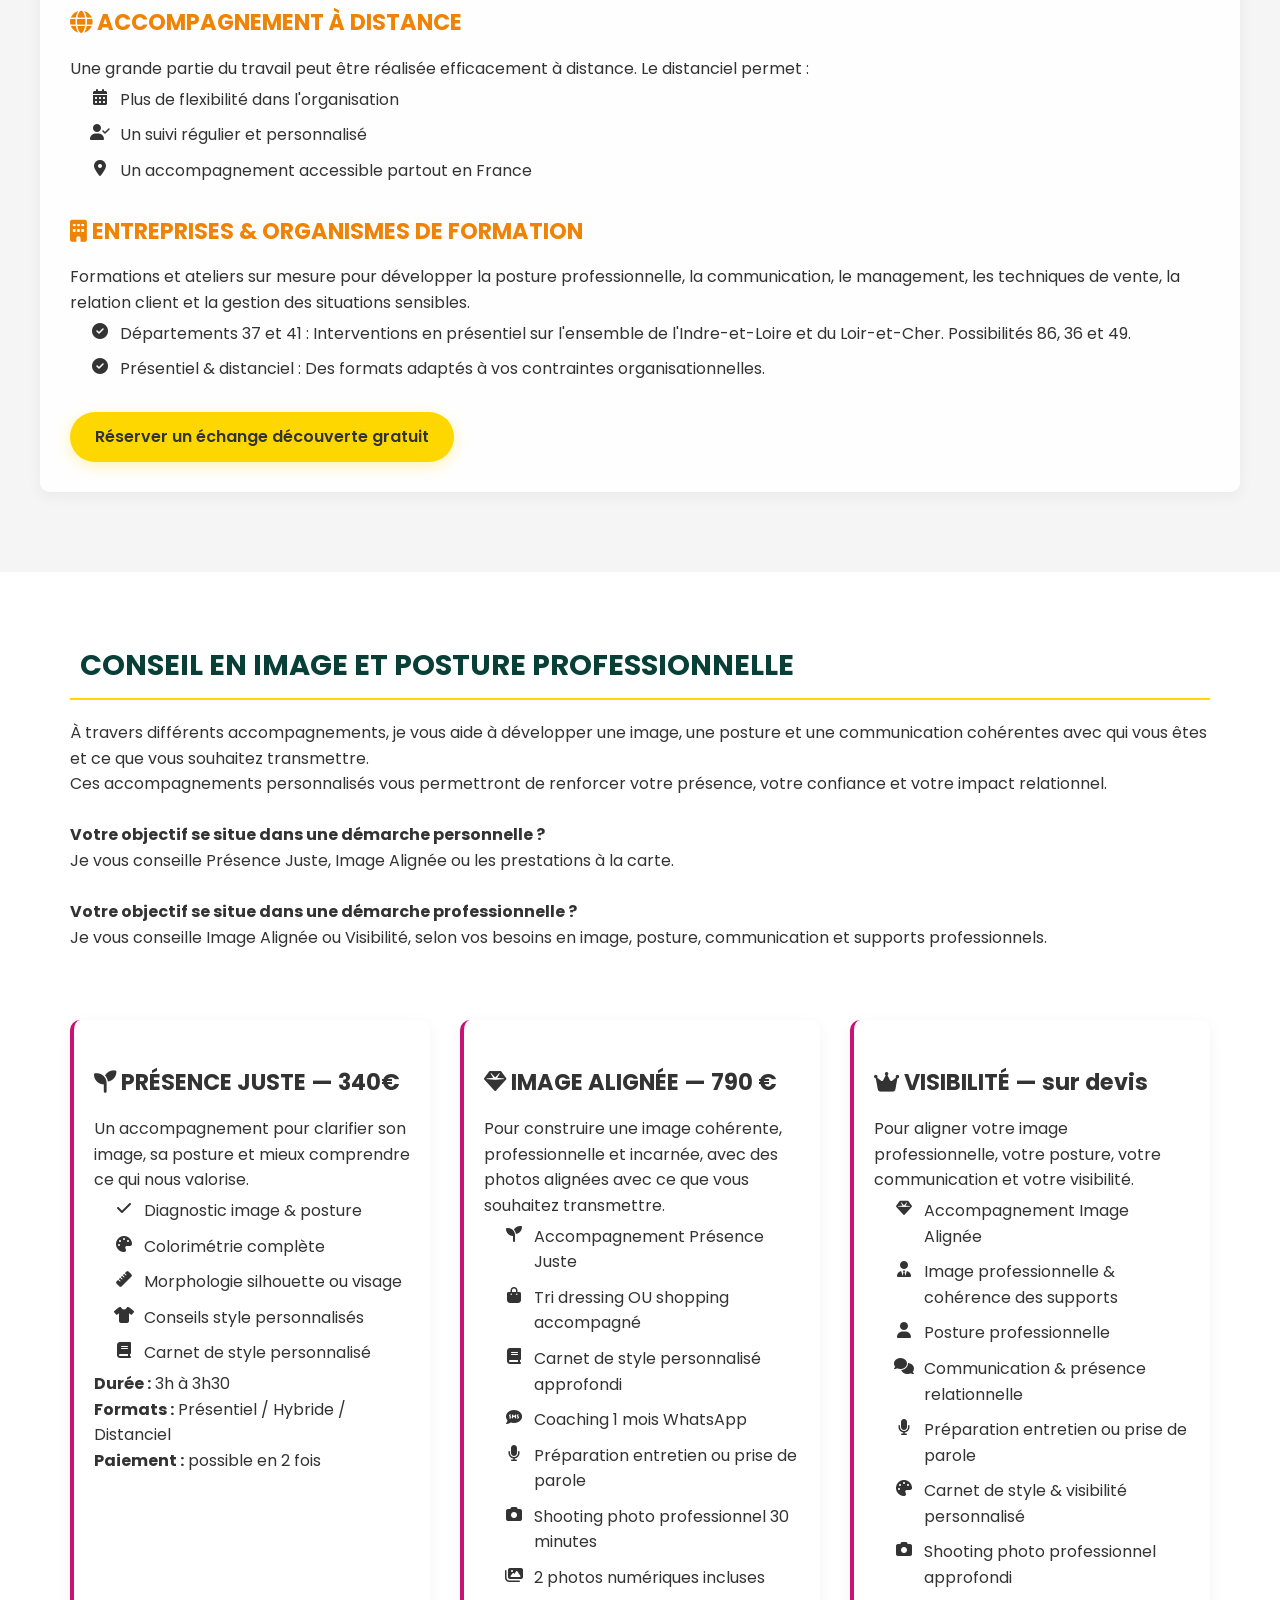
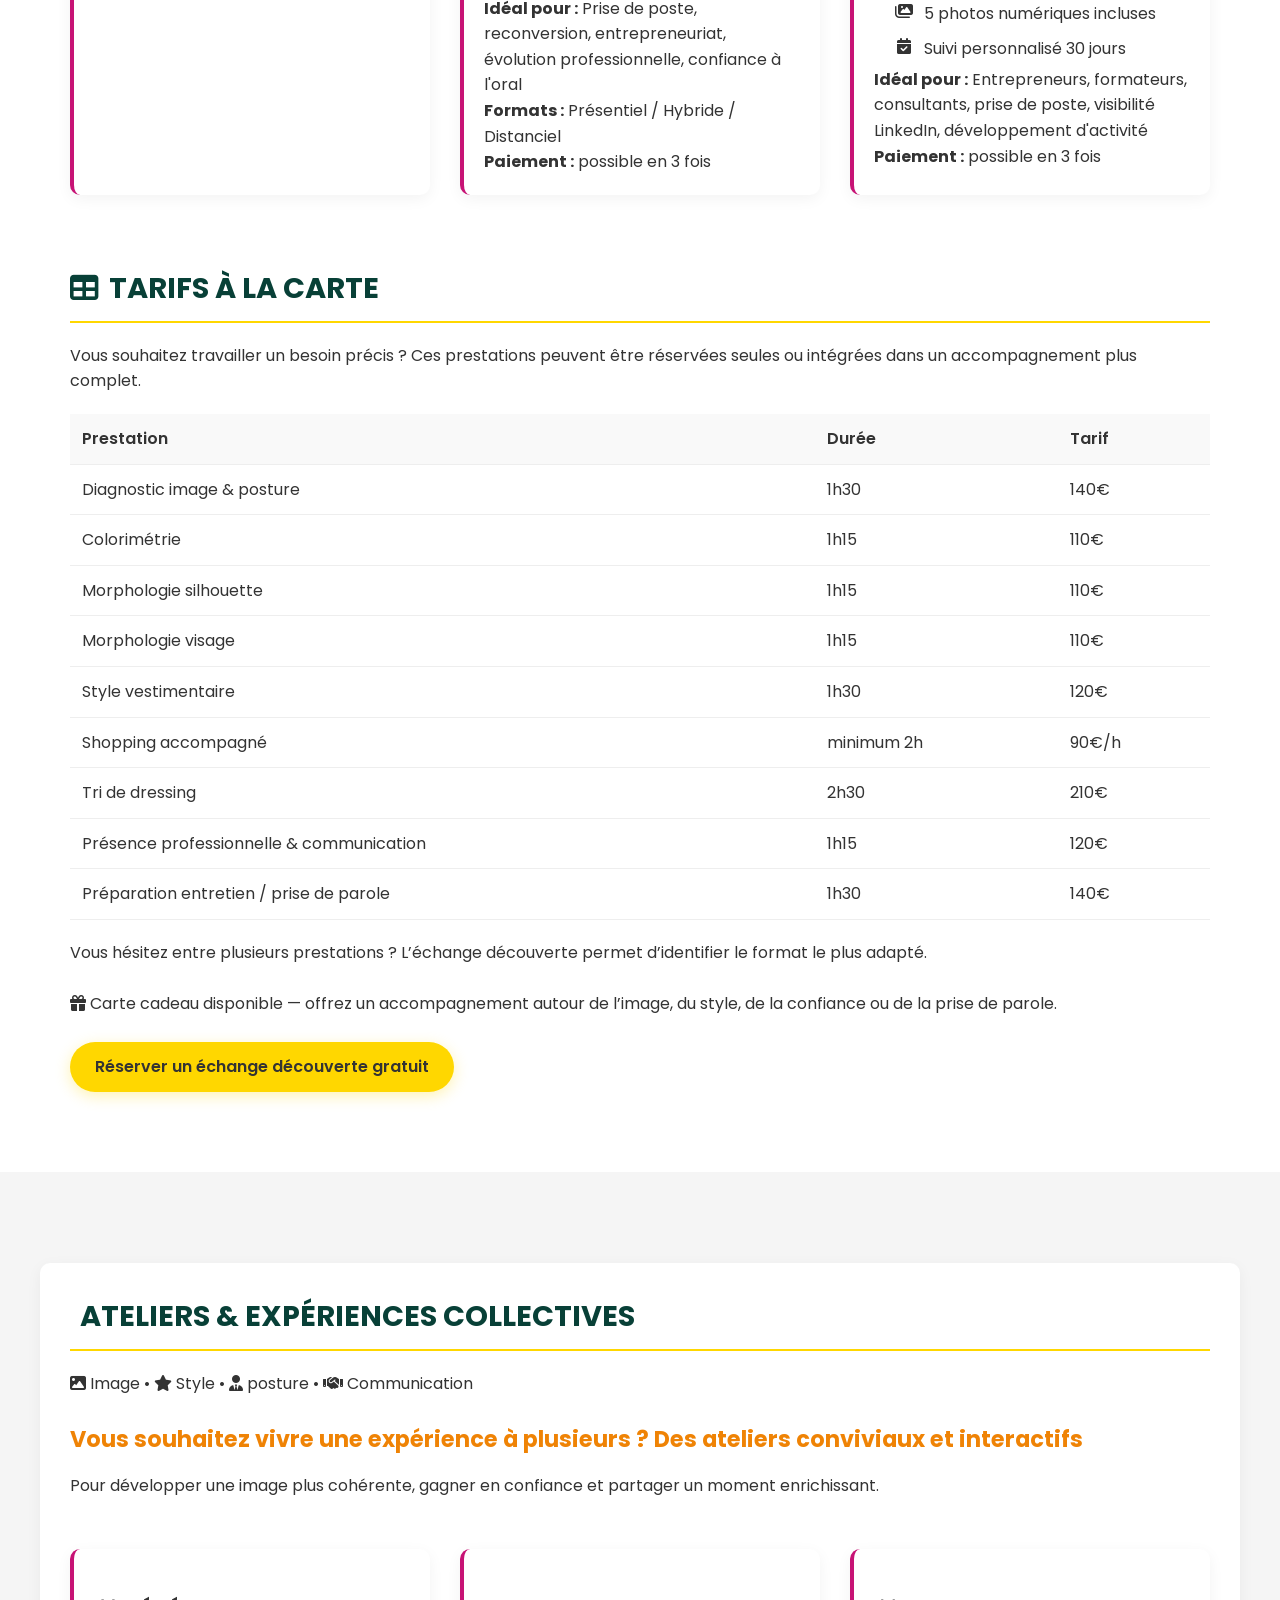
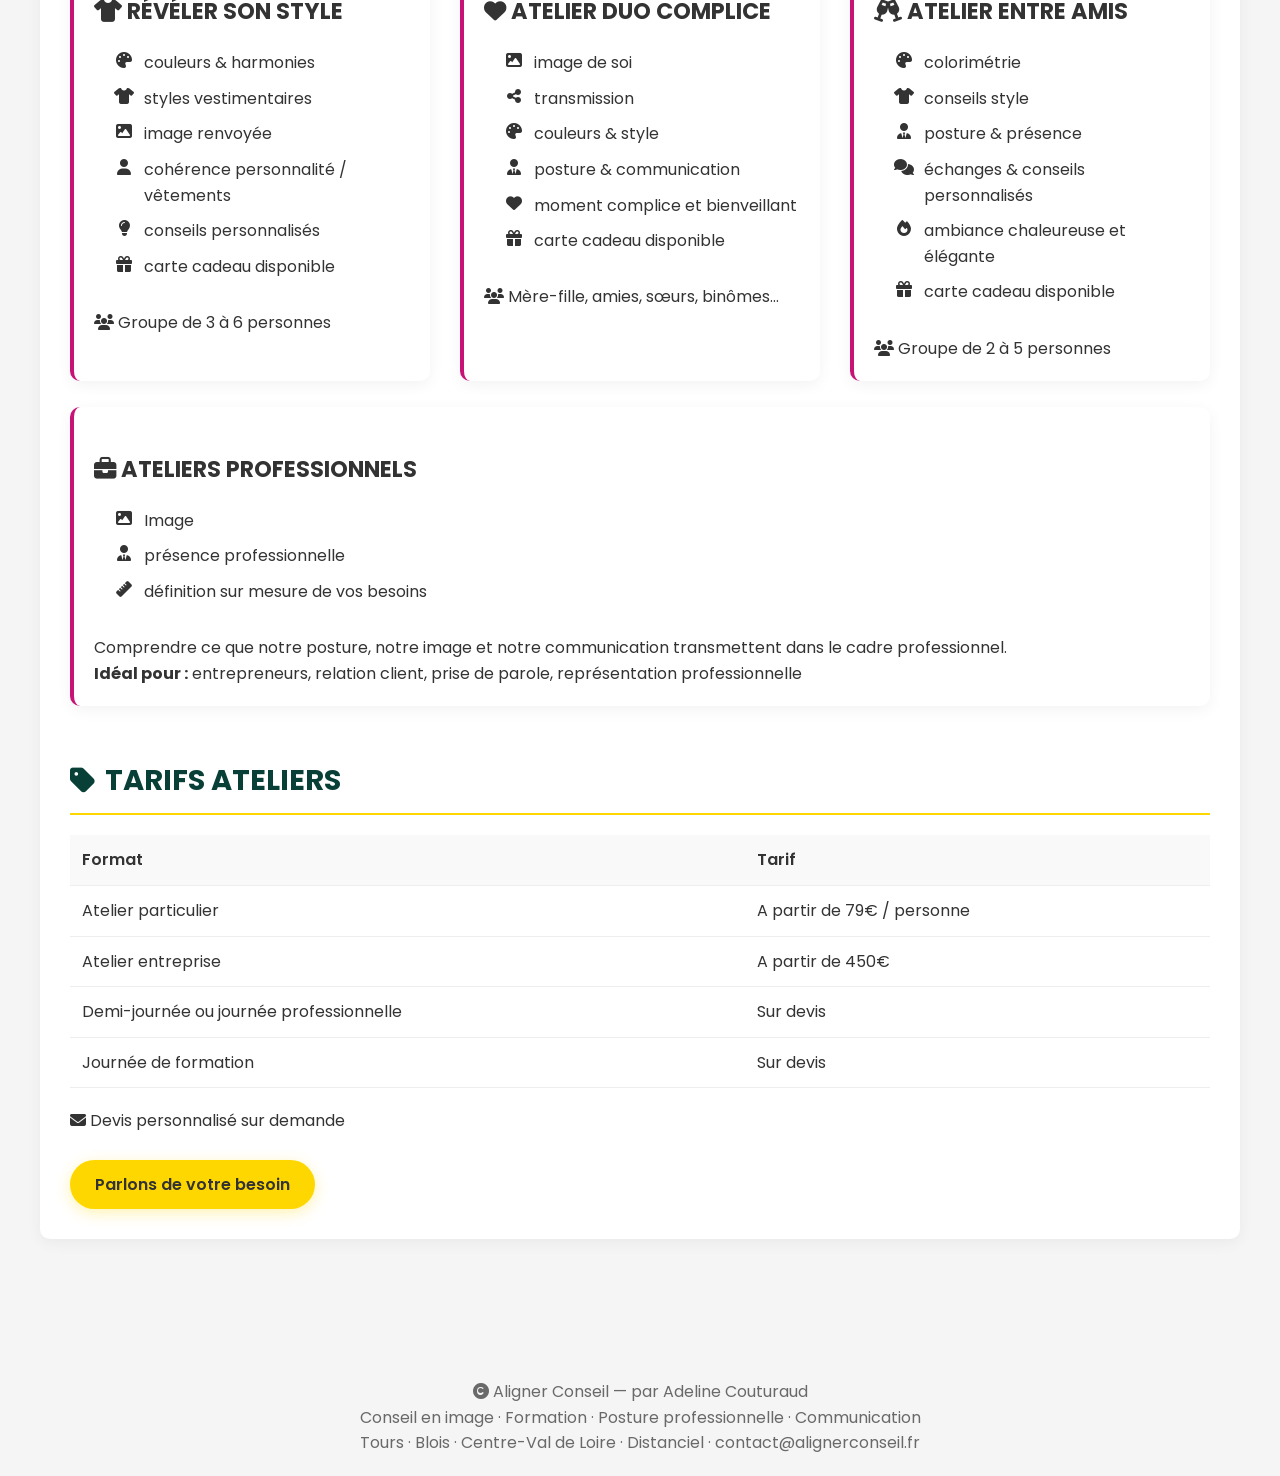
==== commit 2acdd2ac: "Ajout calendrier reservation google" ====
--- a/index.html
+++ b/index.html
@@ -67,7 +67,7 @@
                         </ul>
                     <br/>
                     <p>Et si votre présence reflétait pleinement qui vous êtes ?</p>
-                    <a class="btn" href="mailto:contact@alignerconseil.fr?subject=Demande%20de%20contact">Réserver un échange découverte</a><br/><br/>
+                    <a class="btn" href="https://calendar.google.com/calendar/appointments/schedules/AcZssZ3sDe9ebDArzaeQ-ruINo73FtP7Jdwau15sb-Ab-gGnm0S9OrvSmBHuPI-0np9u9e-mAryVExXc?gv=true" target="_blank"  rel="noopener noreferrer">Réserver un échange découverte gratuit</a><br/><br/>
                 </div>
                 <div>
                     <img src="assets/img/photo-adeline.png" alt="Adeline Couturaud - formation et conseil">
@@ -166,7 +166,7 @@
                     <li><i class="fas fa-check-circle"></i> Départements 37 et 41 : Interventions en présentiel sur l'ensemble de l'Indre-et-Loire et du Loir-et-Cher. Possibilités 86, 36 et 49.</li>
                     <li><i class="fas fa-check-circle"></i> Présentiel & distanciel : Des formats adaptés à vos contraintes organisationnelles.</li>
                 </ul>
-                <br> <a class="btn" href="mailto:contact@alignerconseil.fr?subject=Demande%20de%20contact">Parlons de votre besoin</a>
+                <br> <a class="btn" href="https://calendar.google.com/calendar/appointments/schedules/AcZssZ3sDe9ebDArzaeQ-ruINo73FtP7Jdwau15sb-Ab-gGnm0S9OrvSmBHuPI-0np9u9e-mAryVExXc?gv=true" target="_blank"  rel="noopener noreferrer">Réserver un échange découverte gratuit</a>
             </div>
         </section>
 
@@ -294,7 +294,7 @@
                 </table>
                 <p>Vous hésitez entre plusieurs prestations ? L’échange découverte permet d’identifier le format le plus adapté.</p><br/>
                 <p><i class="fas fa-gift"></i> Carte cadeau disponible — offrez un accompagnement autour de l’image, du style, de la confiance ou de la prise de parole.</p>
-                <br> <a class="btn" href="mailto:contact@alignerconseil.fr?subject=Demande%20de%20contact">Faire le point sur mon besoin</a>
+                <br> <a class="btn" href="https://calendar.google.com/calendar/appointments/schedules/AcZssZ3sDe9ebDArzaeQ-ruINo73FtP7Jdwau15sb-Ab-gGnm0S9OrvSmBHuPI-0np9u9e-mAryVExXc?gv=true" target="_blank"  rel="noopener noreferrer">Réserver un échange découverte gratuit</a>
             </div>
 
         </section>
